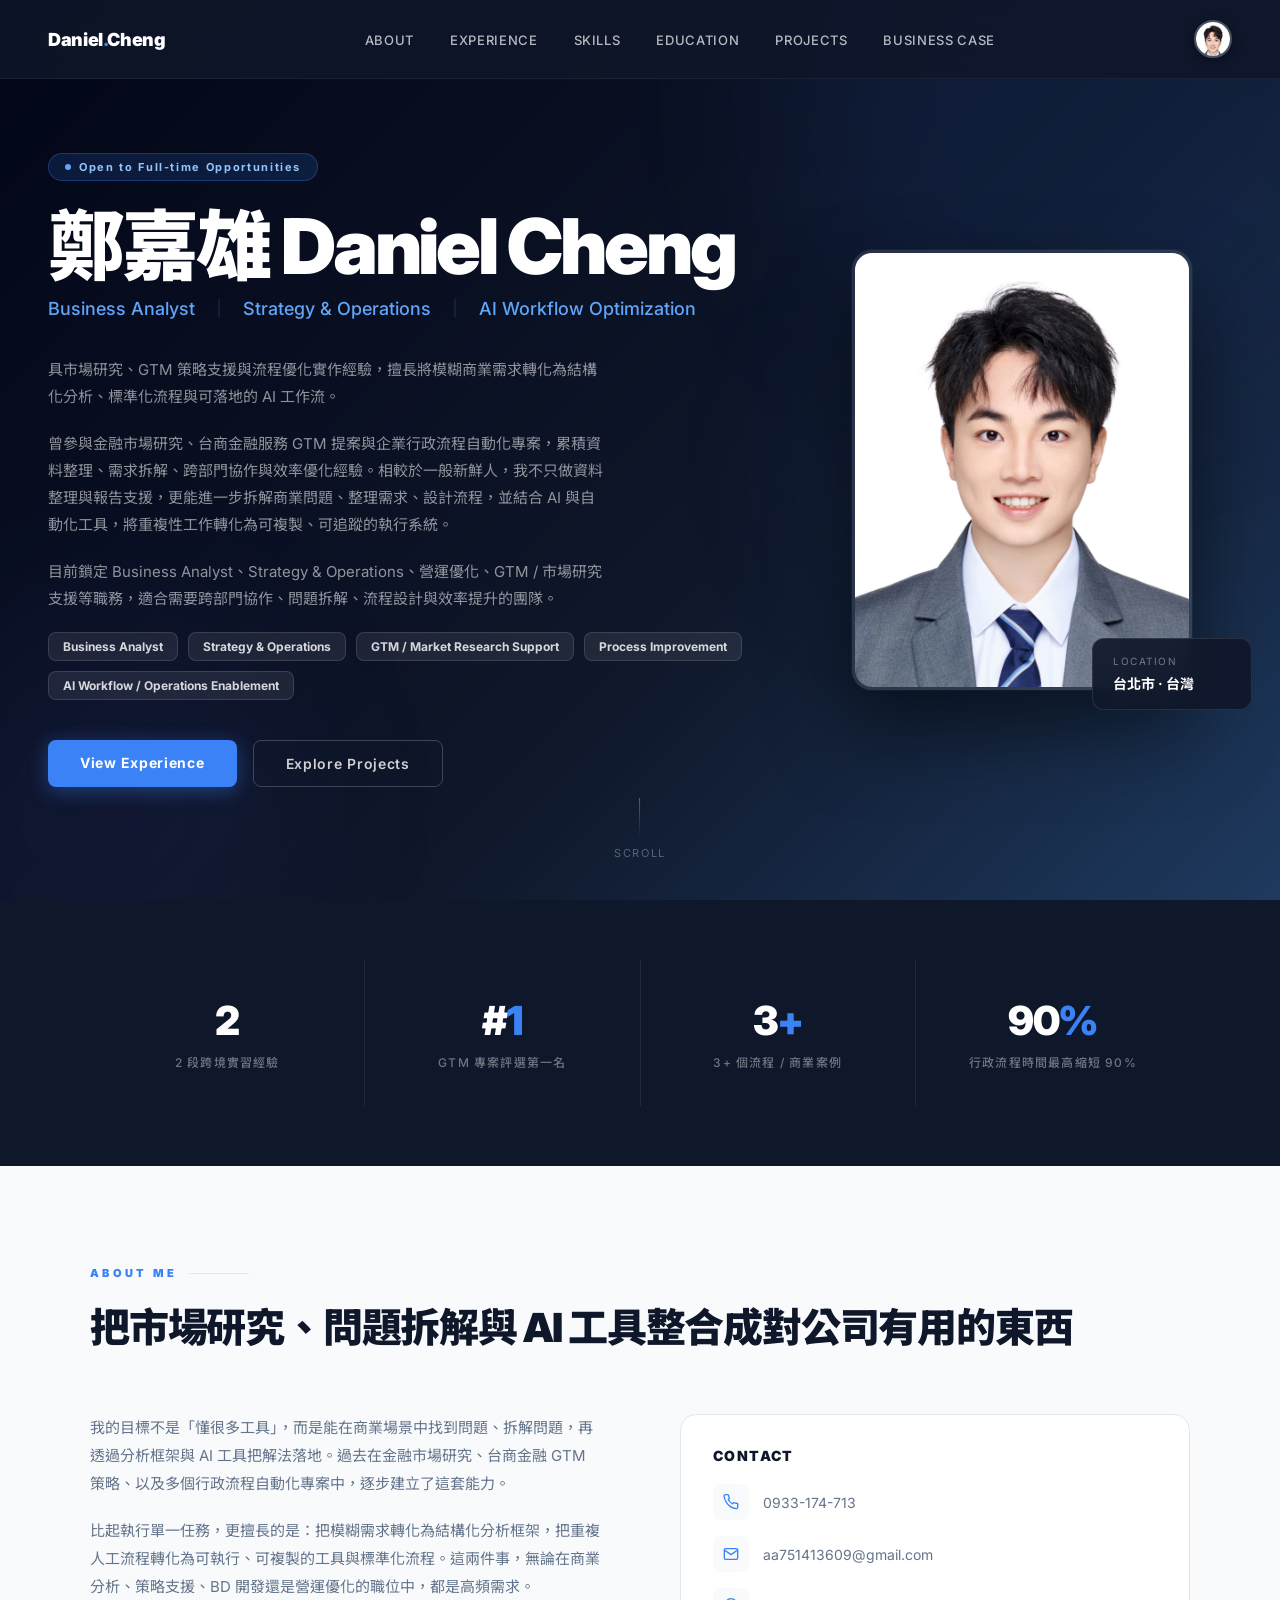
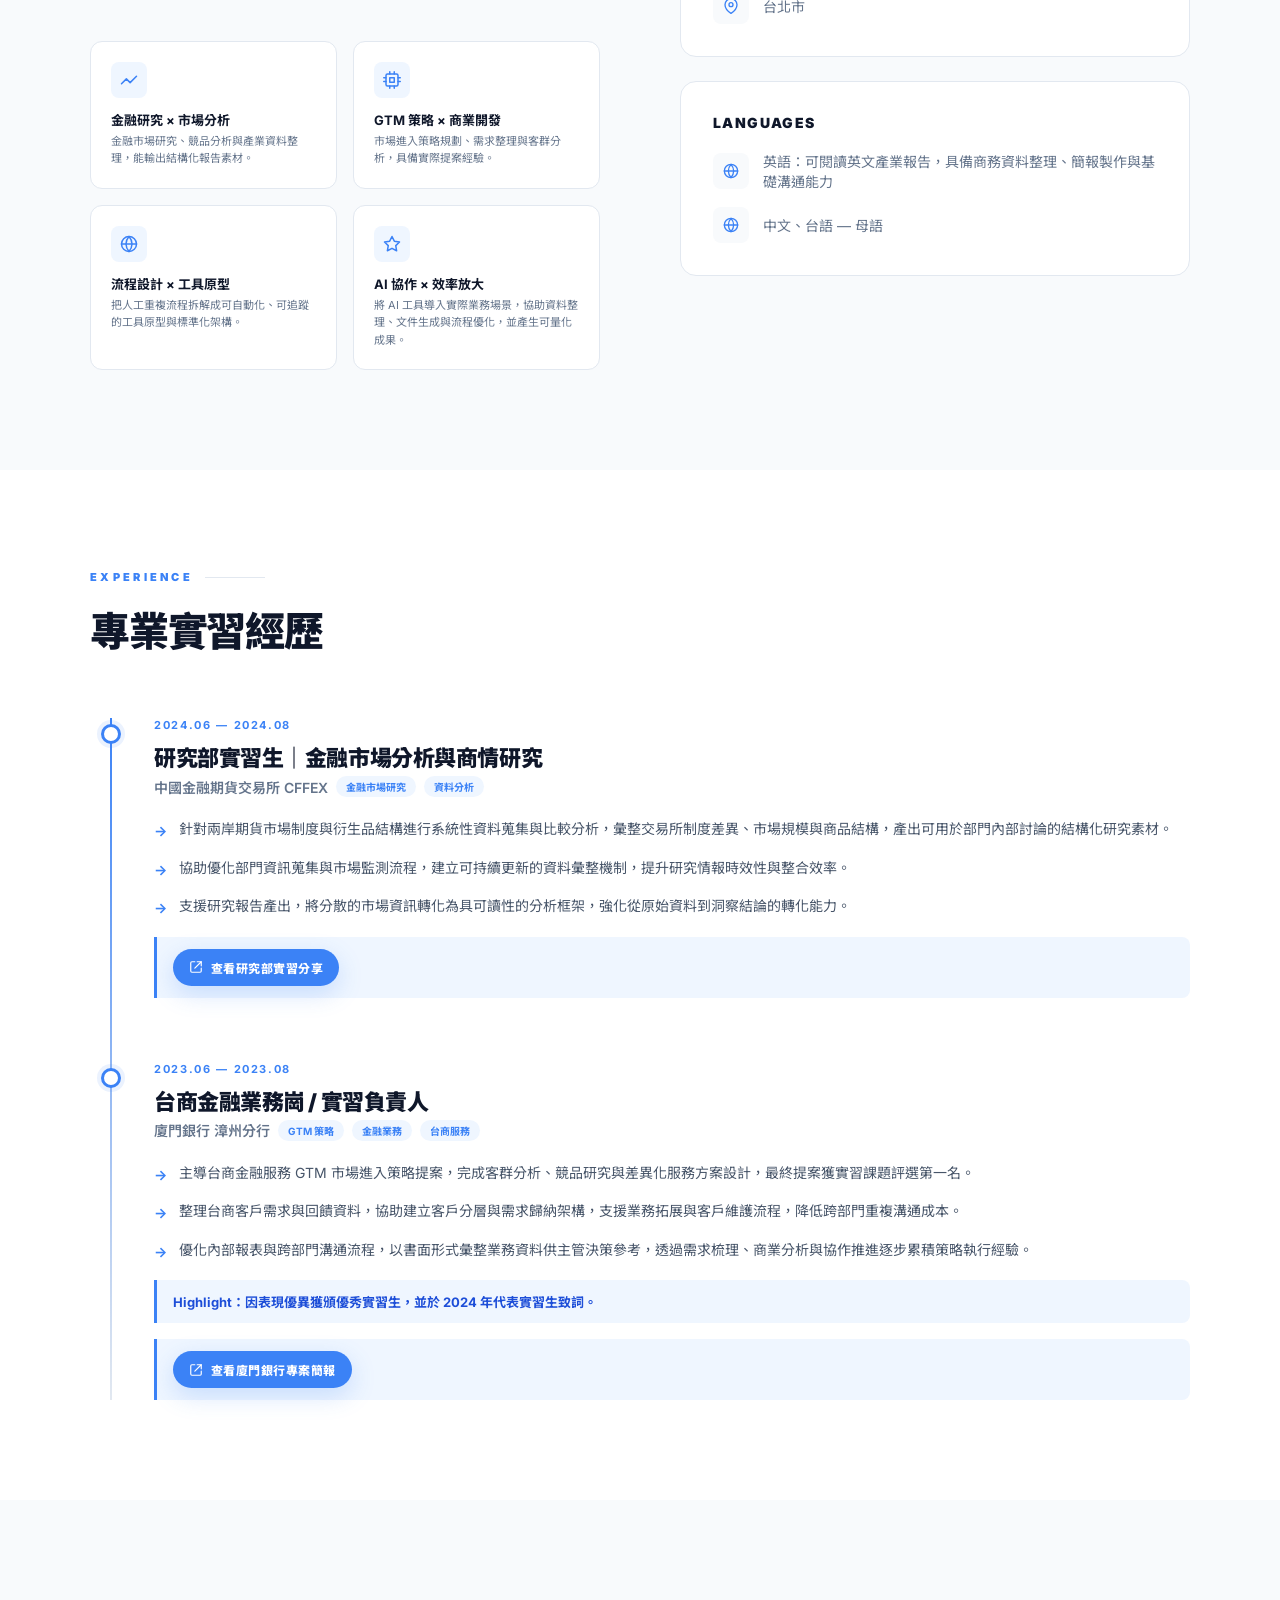
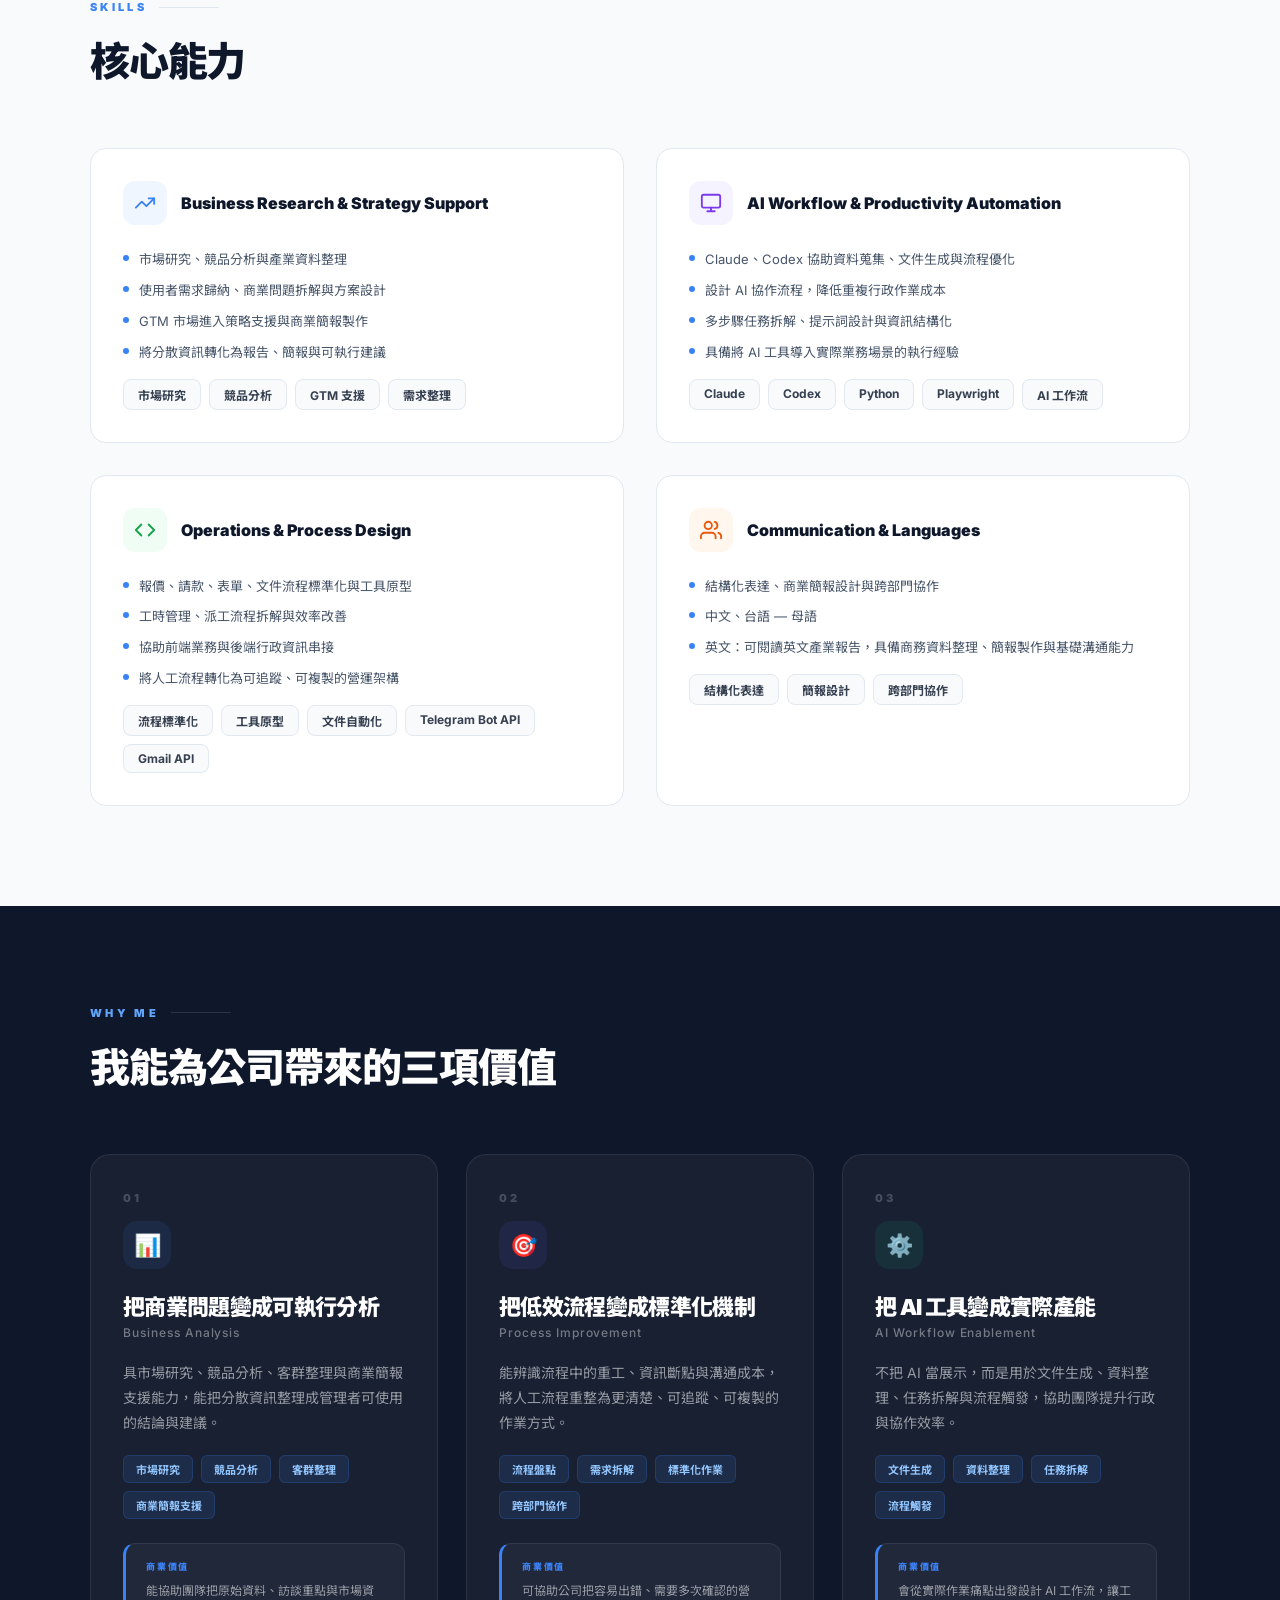
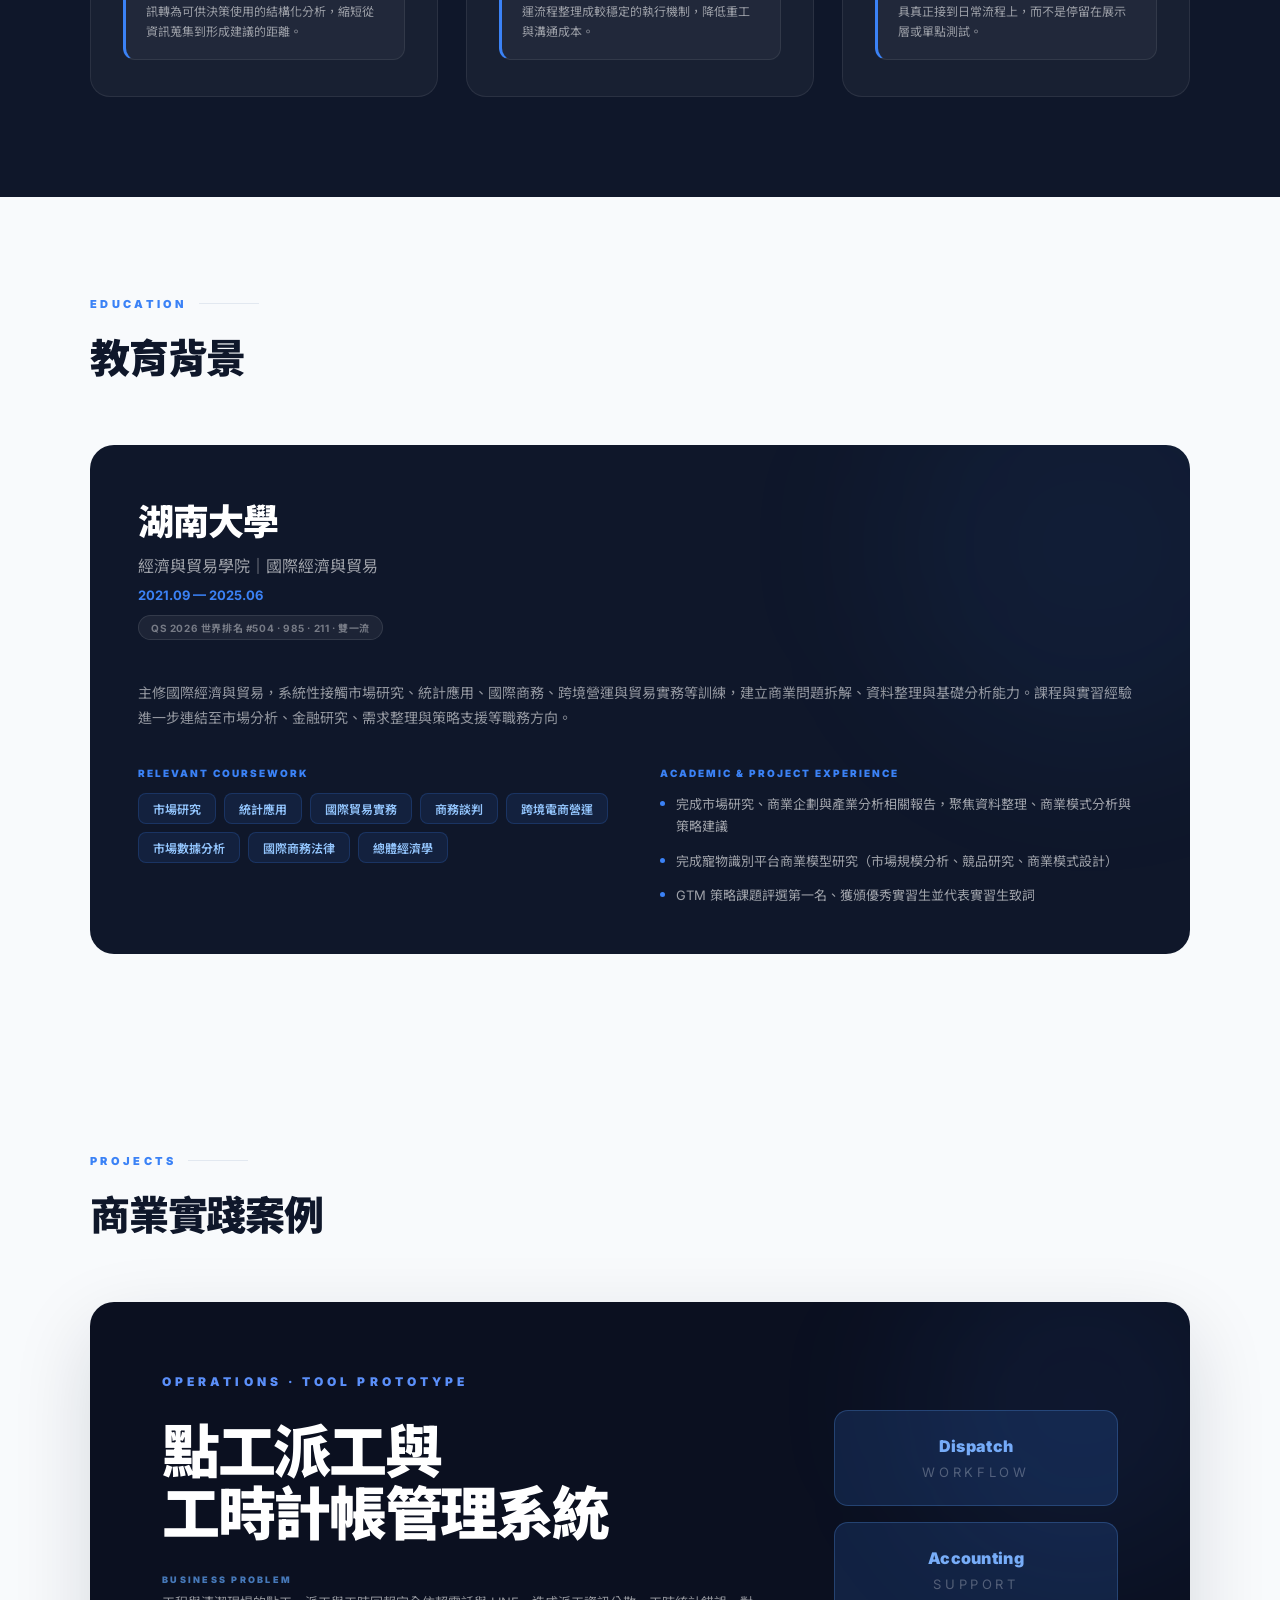
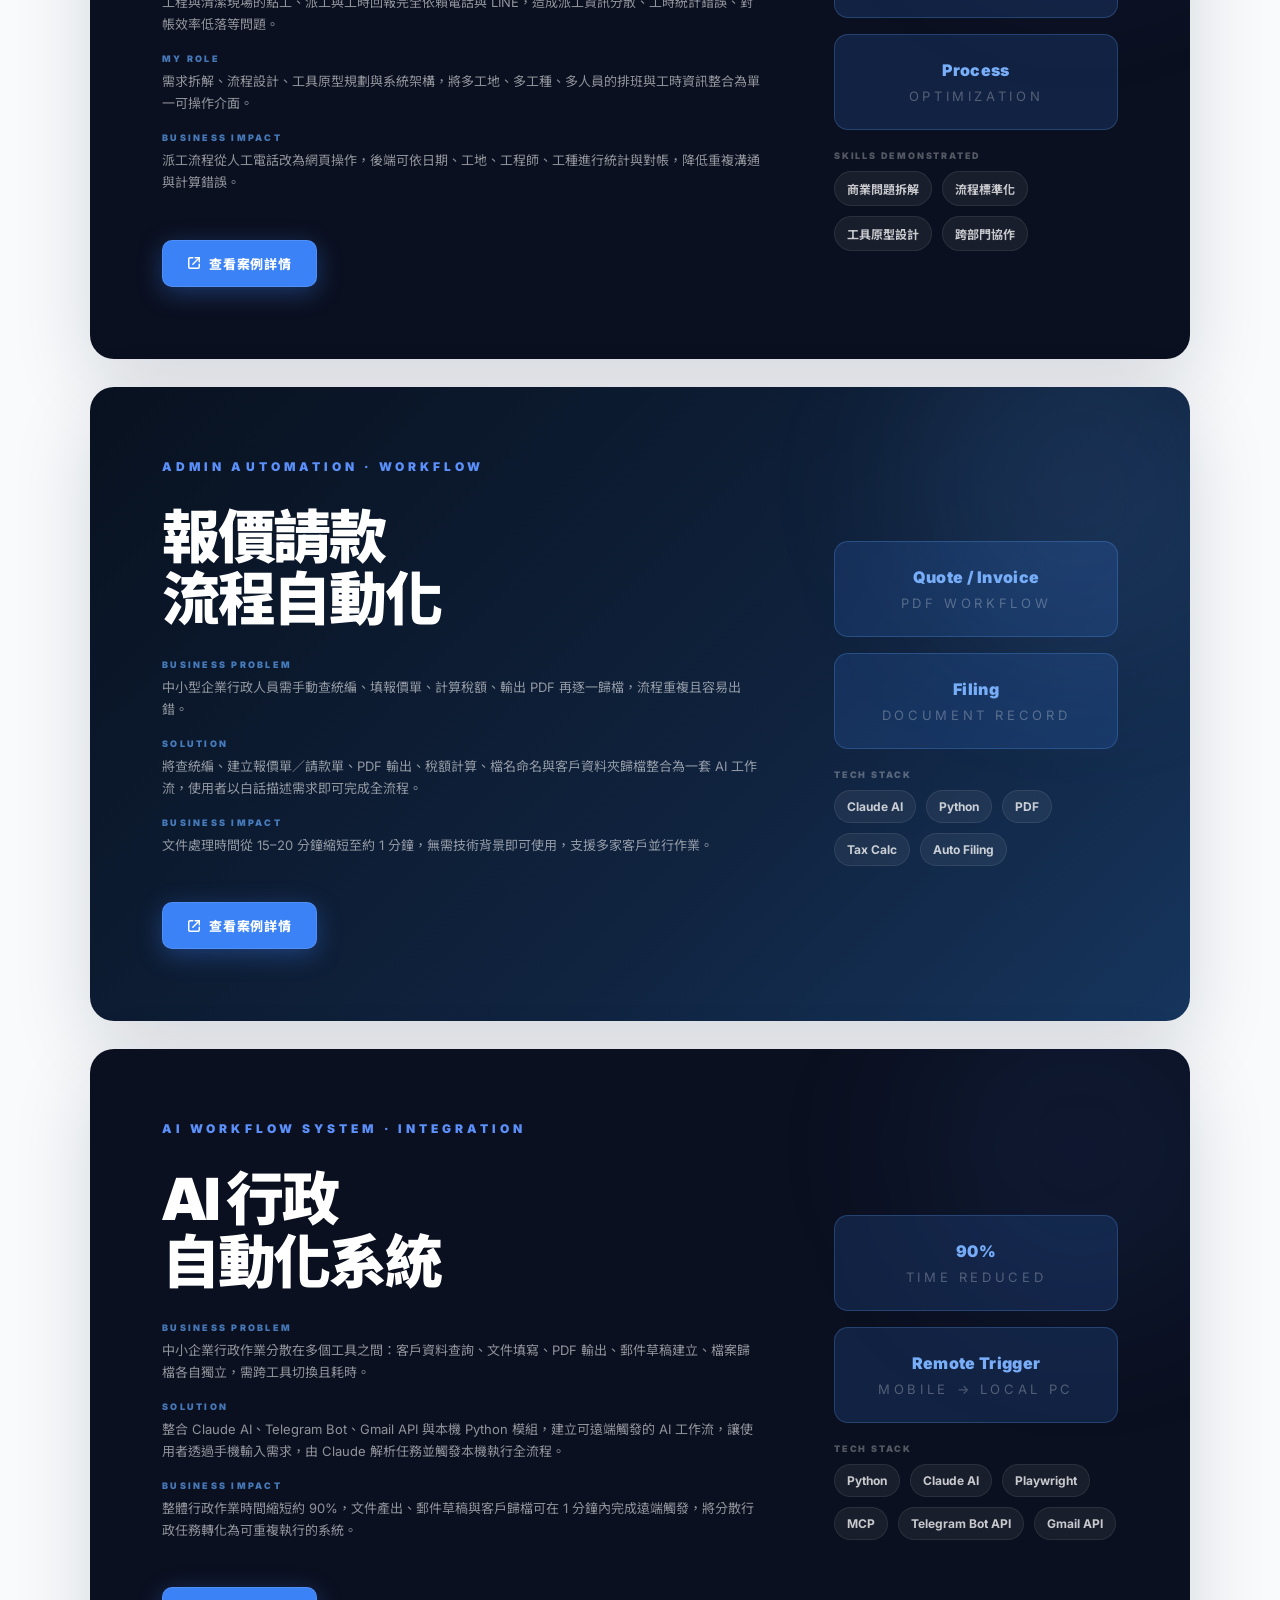
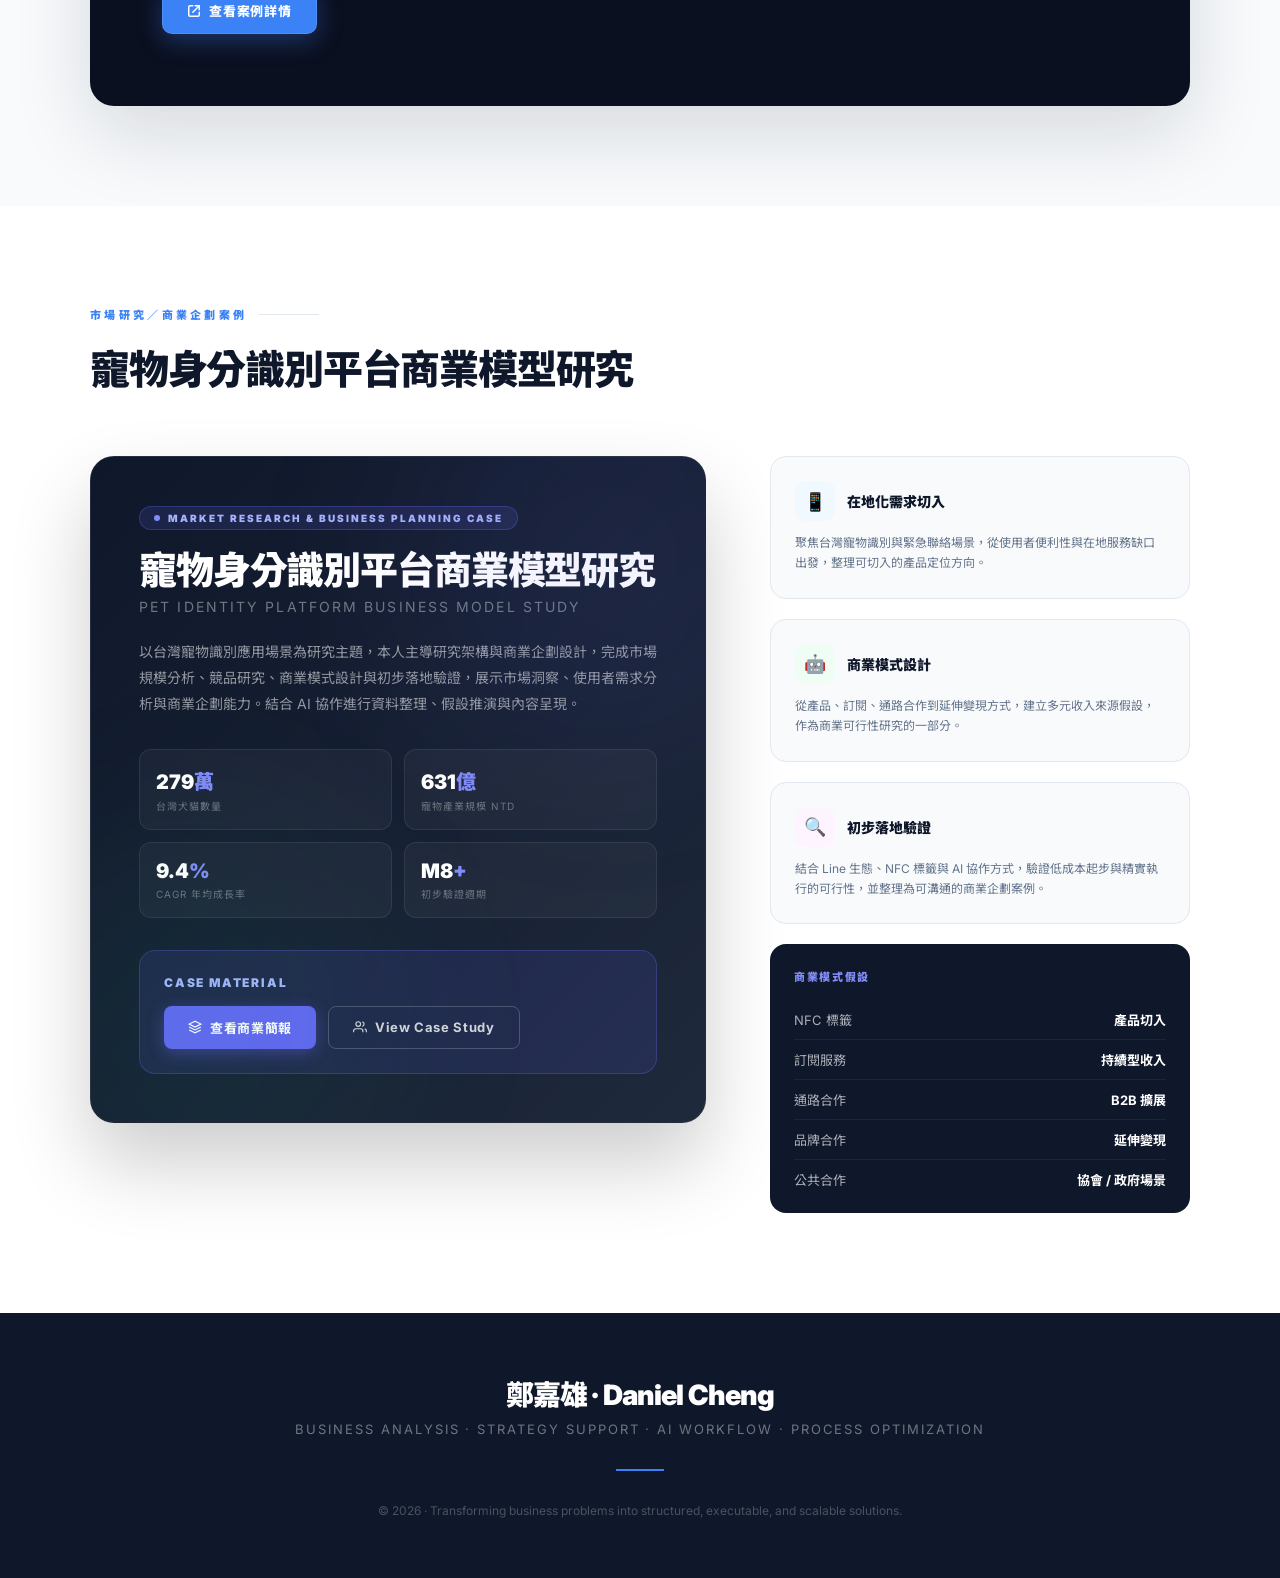
==== index.html @ fd8846cd "Initial commit: portfolio static site Co-Authored-By: Claude Sonnet 4.6 <noreply@anthropic.com>" ====
<!DOCTYPE html>
<html lang="zh-TW">
<head>
<meta charset="UTF-8">
<!-- Google tag (gtag.js) -->
<script async src="https://www.googletagmanager.com/gtag/js?id=G-X1RWZDY8KK"></script>
<script>
  window.dataLayer = window.dataLayer || [];
  function gtag(){dataLayer.push(arguments);}
  gtag('js', new Date());
  gtag('config', 'G-X1RWZDY8KK');
</script>
<meta name="viewport" content="width=device-width, initial-scale=1.0">
<title>鄭嘉雄 · Daniel Cheng — Portfolio</title>
<link rel="stylesheet" href="assets/css/main.css">
</head>
<body>

<!-- NAV -->
<nav>
  <div class="nav-logo">Daniel<span>.</span>Cheng</div>
  <ul class="nav-links">
    <li><a href="#about">About</a></li>
    <li><a href="#experience">Experience</a></li>
    <li><a href="#skills">Skills</a></li>
    <li><a href="#education">Education</a></li>
    <li><a href="#project">Projects</a></li>
    <li><a href="#petnfc">Business Case</a></li>
  </ul>
  <div class="nav-avatar"><img id="nav-avatar-img" src="/assets/images/profile-fixed.jpg" alt="Daniel Cheng"></div>
</nav>

<!-- HERO -->
<section id="hero">
  <div class="hero-bg-circle c1"></div>
  <div class="hero-bg-circle c2"></div>
  <div class="hero-bg-circle c3"></div>

  <div class="hero-inner">
    <div class="hero-text">
      <div class="hero-badge">
        <span class="hero-badge-dot"></span>
        Open to Full-time Opportunities
      </div>
      <h1 class="hero-name">鄭嘉雄 Daniel Cheng</h1>
      <p class="hero-title">
        Business Analyst <span class="sep">｜</span> Strategy &amp; Operations <span class="sep">｜</span> AI Workflow Optimization
      </p>
      <p class="hero-desc">具市場研究、GTM 策略支援與流程優化實作經驗，擅長將模糊商業需求轉化為結構化分析、標準化流程與可落地的 AI 工作流。</p>
      <p class="hero-desc">曾參與金融市場研究、台商金融服務 GTM 提案與企業行政流程自動化專案，累積資料整理、需求拆解、跨部門協作與效率優化經驗。相較於一般新鮮人，我不只做資料整理與報告支援，更能進一步拆解商業問題、整理需求、設計流程，並結合 AI 與自動化工具，將重複性工作轉化為可複製、可追蹤的執行系統。</p>
      <p class="hero-desc">目前鎖定 Business Analyst、Strategy &amp; Operations、營運優化、GTM / 市場研究支援等職務，適合需要跨部門協作、問題拆解、流程設計與效率提升的團隊。</p>
      <div class="hero-role-tags">
        <span class="skill-tag">Business Analyst</span>
        <span class="skill-tag">Strategy &amp; Operations</span>
        <span class="skill-tag">GTM / Market Research Support</span>
        <span class="skill-tag">Process Improvement</span>
        <span class="skill-tag">AI Workflow / Operations Enablement</span>
      </div>
      <div class="hero-cta">
        <a href="#experience" class="btn-primary">View Experience</a>
        <a href="#project" class="btn-ghost">Explore Projects</a>
      </div>
    </div>
    <div class="hero-photo">
      <div class="hero-photo-wrap">
        <img src="/assets/images/profile-fixed.jpg" alt="鄭嘉雄" loading="eager">
      </div>
      <div class="hero-photo-card">
        <div class="hero-photo-card-title">Location</div>
        <div class="hero-photo-card-val">台北市 · 台灣</div>
      </div>
    </div>
  </div>
  <div class="hero-scroll">Scroll</div>
</section>

<!-- STATS -->
<div id="stats">
  <div class="stats-grid">
    <div class="stat-item">
      <div class="stat-num">2</div>
      <div class="stat-label">2 段跨境實習經驗</div>
    </div>
    <div class="stat-item">
      <div class="stat-num">#<span>1</span></div>
      <div class="stat-label">GTM 專案評選第一名</div>
    </div>
    <div class="stat-item">
      <div class="stat-num">3<span>+</span></div>
      <div class="stat-label">3+ 個流程 / 商業案例</div>
    </div>
    <div class="stat-item">
      <div class="stat-num">90<span>%</span></div>
      <div class="stat-label">行政流程時間最高縮短 90%</div>
    </div>
  </div>
</div>

<!-- ABOUT -->
<section id="about">
  <div class="container">
    <div class="section-label">About Me</div>
    <h2 class="section-title">把市場研究、問題拆解與 AI 工具整合成對公司有用的東西</h2>
    <div class="about-grid">
      <div class="about-text fade-up">
        <p>我的目標不是「懂很多工具」，而是能在商業場景中找到問題、拆解問題，再透過分析框架與 AI 工具把解法落地。過去在金融市場研究、台商金融 GTM 策略、以及多個行政流程自動化專案中，逐步建立了這套能力。</p>
        <p>比起執行單一任務，更擅長的是：把模糊需求轉化為結構化分析框架，把重複人工流程轉化為可執行、可複製的工具與標準化流程。這兩件事，無論在商業分析、策略支援、BD 開發還是營運優化的職位中，都是高頻需求。</p>
        <div class="about-values">
          <div class="value-item">
            <div class="value-icon"><svg viewBox="0 0 24 24"><polyline points="22 7 13.5 15.5 8.5 10.5 2 17"/></svg></div>
            <div class="value-title">金融研究 × 市場分析</div>
            <div class="value-desc">金融市場研究、競品分析與產業資料整理，能輸出結構化報告素材。</div>
          </div>
          <div class="value-item">
            <div class="value-icon"><svg viewBox="0 0 24 24"><rect x="4" y="4" width="16" height="16" rx="2"/><rect x="9" y="9" width="6" height="6"/><line x1="9" y1="1" x2="9" y2="4"/><line x1="15" y1="1" x2="15" y2="4"/><line x1="9" y1="20" x2="9" y2="23"/><line x1="15" y1="20" x2="15" y2="23"/><line x1="20" y1="9" x2="23" y2="9"/><line x1="20" y1="14" x2="23" y2="14"/><line x1="1" y1="9" x2="4" y2="9"/><line x1="1" y1="14" x2="4" y2="14"/></svg></div>
            <div class="value-title">GTM 策略 × 商業開發</div>
            <div class="value-desc">市場進入策略規劃、需求整理與客群分析，具備實際提案經驗。</div>
          </div>
          <div class="value-item">
            <div class="value-icon"><svg viewBox="0 0 24 24"><circle cx="12" cy="12" r="10"/><line x1="2" y1="12" x2="22" y2="12"/><path d="M12 2a15.3 15.3 0 0 1 4 10 15.3 15.3 0 0 1-4 10 15.3 15.3 0 0 1-4-10 15.3 15.3 0 0 1 4-10z"/></svg></div>
            <div class="value-title">流程設計 × 工具原型</div>
            <div class="value-desc">把人工重複流程拆解成可自動化、可追蹤的工具原型與標準化架構。</div>
          </div>
          <div class="value-item">
            <div class="value-icon"><svg viewBox="0 0 24 24"><polygon points="12 2 15.09 8.26 22 9.27 17 14.14 18.18 21.02 12 17.77 5.82 21.02 7 14.14 2 9.27 8.91 8.26 12 2"/></svg></div>
            <div class="value-title">AI 協作 × 效率放大</div>
            <div class="value-desc">將 AI 工具導入實際業務場景，協助資料整理、文件生成與流程優化，並產生可量化成果。</div>
          </div>
        </div>
      </div>
      <div class="about-contacts fade-up">
        <div class="contact-card">
          <h3>Contact</h3>
          <div class="contact-row">
            <div class="contact-icon"><svg viewBox="0 0 24 24"><path d="M22 16.92v3a2 2 0 0 1-2.18 2 19.79 19.79 0 0 1-8.63-3.07A19.5 19.5 0 0 1 4.69 12 19.79 19.79 0 0 1 1.61 3.38 2 2 0 0 1 3.6 1h3a2 2 0 0 1 2 1.72c.127.96.361 1.903.7 2.81a2 2 0 0 1-.45 2.11L7.91 8.6a16 16 0 0 0 6 6l.92-.92a2 2 0 0 1 2.11-.45c.907.339 1.85.573 2.81.7A2 2 0 0 1 22 16.92z"/></svg></div>
            0933-174-713
          </div>
          <div class="contact-row">
            <div class="contact-icon"><svg viewBox="0 0 24 24"><path d="M4 4h16c1.1 0 2 .9 2 2v12c0 1.1-.9 2-2 2H4c-1.1 0-2-.9-2-2V6c0-1.1.9-2 2-2z"/><polyline points="22,6 12,13 2,6"/></svg></div>
            aa751413609@gmail.com
          </div>
          <div class="contact-row">
            <div class="contact-icon"><svg viewBox="0 0 24 24"><path d="M21 10c0 7-9 13-9 13s-9-6-9-13a9 9 0 0 1 18 0z"/><circle cx="12" cy="10" r="3"/></svg></div>
            台北市
          </div>
        </div>
        <div class="contact-card">
          <h3>Languages</h3>
          <div class="contact-row"><div class="contact-icon"><svg viewBox="0 0 24 24"><circle cx="12" cy="12" r="10"/><line x1="2" y1="12" x2="22" y2="12"/><path d="M12 2a15.3 15.3 0 0 1 4 10 15.3 15.3 0 0 1-4 10 15.3 15.3 0 0 1-4-10 15.3 15.3 0 0 1 4-10z"/></svg></div>英語：可閱讀英文產業報告，具備商務資料整理、簡報製作與基礎溝通能力</div>
          <div class="contact-row"><div class="contact-icon"><svg viewBox="0 0 24 24"><circle cx="12" cy="12" r="10"/><line x1="2" y1="12" x2="22" y2="12"/><path d="M12 2a15.3 15.3 0 0 1 4 10 15.3 15.3 0 0 1-4 10 15.3 15.3 0 0 1-4-10 15.3 15.3 0 0 1 4-10z"/></svg></div>中文、台語 — 母語</div>
        </div>
      </div>
    </div>
  </div>
</section>

<!-- EXPERIENCE -->
<section id="experience">
  <div class="container">
    <div class="section-label">Experience</div>
    <h2 class="section-title">專業實習經歷</h2>
    <div class="exp-timeline">

      <div class="exp-item fade-up">
        <div class="exp-dot"></div>
        <div class="exp-period">2024.06 — 2024.08</div>
        <div class="exp-role">研究部實習生｜金融市場分析與商情研究</div>
        <div class="exp-company">中國金融期貨交易所 CFFEX <span class="exp-tag">金融市場研究</span> <span class="exp-tag">資料分析</span></div>
        <ul class="exp-points">
          <li><span class="exp-bullet">→</span><span>針對兩岸期貨市場制度與衍生品結構進行系統性資料蒐集與比較分析，彙整交易所制度差異、市場規模與商品結構，產出可用於部門內部討論的結構化研究素材。</span></li>
          <li><span class="exp-bullet">→</span><span>協助優化部門資訊蒐集與市場監測流程，建立可持續更新的資料彙整機制，提升研究情報時效性與整合效率。</span></li>
          <li><span class="exp-bullet">→</span><span>支援研究報告產出，將分散的市場資訊轉化為具可讀性的分析框架，強化從原始資料到洞察結論的轉化能力。</span></li>
        </ul>
        <div class="exp-award"><a href="cffex-share.html" target="_blank" rel="noopener" class="exp-link-btn"><svg viewBox="0 0 24 24"><path d="M14 3h7v7"/><path d="M10 14L21 3"/><path d="M21 14v5a2 2 0 0 1-2 2H5a2 2 0 0 1-2-2V5a2 2 0 0 1 2-2h5"/></svg>查看研究部實習分享</a></div>
      </div>

      <div class="exp-item fade-up">
        <div class="exp-dot"></div>
        <div class="exp-period">2023.06 — 2023.08</div>
        <div class="exp-role">台商金融業務崗 / 實習負責人</div>
        <div class="exp-company">廈門銀行 漳州分行 <span class="exp-tag">GTM 策略</span> <span class="exp-tag">金融業務</span> <span class="exp-tag">台商服務</span></div>
        <ul class="exp-points">
          <li><span class="exp-bullet">→</span><span>主導台商金融服務 GTM 市場進入策略提案，完成客群分析、競品研究與差異化服務方案設計，最終提案獲實習課題評選第一名。</span></li>
          <li><span class="exp-bullet">→</span><span>整理台商客戶需求與回饋資料，協助建立客戶分層與需求歸納架構，支援業務拓展與客戶維護流程，降低跨部門重複溝通成本。</span></li>
          <li><span class="exp-bullet">→</span><span>優化內部報表與跨部門溝通流程，以書面形式彙整業務資料供主管決策參考，透過需求梳理、商業分析與協作推進逐步累積策略執行經驗。</span></li>
        </ul>
        <div class="exp-award">Highlight：因表現優異獲頒優秀實習生，並於 2024 年代表實習生致詞。</div>
        <div class="exp-award"><a href="xiamen-bank-slides.html" target="_blank" rel="noopener" class="exp-link-btn"><svg viewBox="0 0 24 24"><path d="M14 3h7v7"/><path d="M10 14L21 3"/><path d="M21 14v5a2 2 0 0 1-2 2H5a2 2 0 0 1-2-2V5a2 2 0 0 1 2-2h5"/></svg>查看廈門銀行專案簡報</a></div>
      </div>

    </div>
  </div>
</section>

<!-- SKILLS -->
<section id="skills">
  <div class="container">
    <div class="section-label">Skills</div>
    <h2 class="section-title">核心能力</h2>
    <div class="skills-grid">

      <div class="skill-card fade-up">
        <div class="skill-card-header">
          <div class="skill-card-icon icon-blue"><svg viewBox="0 0 24 24"><polyline points="22 7 13.5 15.5 8.5 10.5 2 17"/><polyline points="16 7 22 7 22 13"/></svg></div>
          <div class="skill-card-title">Business Research &amp; Strategy Support</div>
        </div>
        <div class="skill-points">
          <div class="skill-point"><span class="skill-point-dot"></span>市場研究、競品分析與產業資料整理</div>
          <div class="skill-point"><span class="skill-point-dot"></span>使用者需求歸納、商業問題拆解與方案設計</div>
          <div class="skill-point"><span class="skill-point-dot"></span>GTM 市場進入策略支援與商業簡報製作</div>
          <div class="skill-point"><span class="skill-point-dot"></span>將分散資訊轉化為報告、簡報與可執行建議</div>
        </div>
        <div class="skill-tags" style="margin-top:16px">
          <span class="skill-tag">市場研究</span><span class="skill-tag">競品分析</span><span class="skill-tag">GTM 支援</span><span class="skill-tag">需求整理</span>
        </div>
      </div>

      <div class="skill-card fade-up">
        <div class="skill-card-header">
          <div class="skill-card-icon icon-purple"><svg viewBox="0 0 24 24"><rect x="2" y="3" width="20" height="14" rx="2"/><path d="M8 21h8M12 17v4"/></svg></div>
          <div class="skill-card-title">AI Workflow &amp; Productivity Automation</div>
        </div>
        <div class="skill-points">
          <div class="skill-point"><span class="skill-point-dot"></span>Claude、Codex 協助資料蒐集、文件生成與流程優化</div>
          <div class="skill-point"><span class="skill-point-dot"></span>設計 AI 協作流程，降低重複行政作業成本</div>
          <div class="skill-point"><span class="skill-point-dot"></span>多步驟任務拆解、提示詞設計與資訊結構化</div>
          <div class="skill-point"><span class="skill-point-dot"></span>具備將 AI 工具導入實際業務場景的執行經驗</div>
        </div>
        <div class="skill-tags" style="margin-top:16px">
          <span class="skill-tag">Claude</span><span class="skill-tag">Codex</span><span class="skill-tag">Python</span><span class="skill-tag">Playwright</span><span class="skill-tag">AI 工作流</span>
        </div>
      </div>

      <div class="skill-card fade-up">
        <div class="skill-card-header">
          <div class="skill-card-icon icon-green"><svg viewBox="0 0 24 24"><polyline points="16 18 22 12 16 6"/><polyline points="8 6 2 12 8 18"/></svg></div>
          <div class="skill-card-title">Operations &amp; Process Design</div>
        </div>
        <div class="skill-points">
          <div class="skill-point"><span class="skill-point-dot"></span>報價、請款、表單、文件流程標準化與工具原型</div>
          <div class="skill-point"><span class="skill-point-dot"></span>工時管理、派工流程拆解與效率改善</div>
          <div class="skill-point"><span class="skill-point-dot"></span>協助前端業務與後端行政資訊串接</div>
          <div class="skill-point"><span class="skill-point-dot"></span>將人工流程轉化為可追蹤、可複製的營運架構</div>
        </div>
        <div class="skill-tags" style="margin-top:16px">
          <span class="skill-tag">流程標準化</span><span class="skill-tag">工具原型</span><span class="skill-tag">文件自動化</span><span class="skill-tag">Telegram Bot API</span><span class="skill-tag">Gmail API</span>
        </div>
      </div>

      <div class="skill-card fade-up">
        <div class="skill-card-header">
          <div class="skill-card-icon icon-orange"><svg viewBox="0 0 24 24"><path d="M17 21v-2a4 4 0 0 0-4-4H5a4 4 0 0 0-4 4v2"/><circle cx="9" cy="7" r="4"/><path d="M23 21v-2a4 4 0 0 0-3-3.87M16 3.13a4 4 0 0 1 0 7.75"/></svg></div>
          <div class="skill-card-title">Communication &amp; Languages</div>
        </div>
        <div class="skill-points">
          <div class="skill-point"><span class="skill-point-dot"></span>結構化表達、商業簡報設計與跨部門協作</div>
          <div class="skill-point"><span class="skill-point-dot"></span>中文、台語 — 母語</div>
          <div class="skill-point"><span class="skill-point-dot"></span>英文：可閱讀英文產業報告，具備商務資料整理、簡報製作與基礎溝通能力</div>
        </div>
        <div class="skill-tags" style="margin-top:16px">
          <span class="skill-tag">結構化表達</span><span class="skill-tag">簡報設計</span><span class="skill-tag">跨部門協作</span>
        </div>
      </div>

    </div>
  </div>
</section>

<!-- VALUE PILLARS -->
<section id="value-pillars">
  <div class="container">
    <div class="section-label">Why Me</div>
    <h2 class="section-title">我能為公司帶來的三項價值</h2>
    <div class="pillars-grid">

      <div class="pillar-card fade-up">
        <div class="pillar-num">01</div>
        <div class="pillar-icon-wrap" style="background:rgba(59,130,246,.1)">📊</div>
        <div class="pillar-title">把商業問題變成可執行分析</div>
        <div class="pillar-sub">Business Analysis</div>
        <div class="pillar-desc">具市場研究、競品分析、客群整理與商業簡報支援能力，能把分散資訊整理成管理者可使用的結論與建議。</div>
        <div class="pillar-capabilities">
          <span>市場研究</span>
          <span>競品分析</span>
          <span>客群整理</span>
          <span>商業簡報支援</span>
        </div>
        <div class="pillar-impact">
          <div class="pillar-impact-label">商業價值</div>
          <div class="pillar-impact-text">能協助團隊把原始資料、訪談重點與市場資訊轉為可供決策使用的結構化分析，縮短從資訊蒐集到形成建議的距離。</div>
        </div>
      </div>

      <div class="pillar-card fade-up">
        <div class="pillar-num">02</div>
        <div class="pillar-icon-wrap" style="background:rgba(99,102,241,.1)">🎯</div>
        <div class="pillar-title">把低效流程變成標準化機制</div>
        <div class="pillar-sub">Process Improvement</div>
        <div class="pillar-desc">能辨識流程中的重工、資訊斷點與溝通成本，將人工流程重整為更清楚、可追蹤、可複製的作業方式。</div>
        <div class="pillar-capabilities">
          <span>流程盤點</span>
          <span>需求拆解</span>
          <span>標準化作業</span>
          <span>跨部門協作</span>
        </div>
        <div class="pillar-impact">
          <div class="pillar-impact-label">商業價值</div>
          <div class="pillar-impact-text">可協助公司把容易出錯、需要多次確認的營運流程整理成較穩定的執行機制，降低重工與溝通成本。</div>
        </div>
      </div>

      <div class="pillar-card fade-up">
        <div class="pillar-num">03</div>
        <div class="pillar-icon-wrap" style="background:rgba(16,185,129,.1)">⚙️</div>
        <div class="pillar-title">把 AI 工具變成實際產能</div>
        <div class="pillar-sub">AI Workflow Enablement</div>
        <div class="pillar-desc">不把 AI 當展示，而是用於文件生成、資料整理、任務拆解與流程觸發，協助團隊提升行政與協作效率。</div>
        <div class="pillar-capabilities">
          <span>文件生成</span>
          <span>資料整理</span>
          <span>任務拆解</span>
          <span>流程觸發</span>
        </div>
        <div class="pillar-impact">
          <div class="pillar-impact-label">商業價值</div>
          <div class="pillar-impact-text">會從實際作業痛點出發設計 AI 工作流，讓工具真正接到日常流程上，而不是停留在展示層或單點測試。</div>
        </div>
      </div>

    </div>
  </div>
</section>

<!-- EDUCATION -->
<section id="education">
  <div class="container">
    <div class="section-label">Education</div>
    <h2 class="section-title">教育背景</h2>
    <div class="edu-card fade-up">
      <div class="edu-glow"></div>
      <div class="edu-main-info">
        <div class="edu-school-block">
          <div class="edu-school">湖南大學</div>
          <div class="edu-dept">經濟與貿易學院｜國際經濟與貿易</div>
          <div class="edu-period">2021.09 — 2025.06</div>
          <span class="edu-badge">QS 2026 世界排名 #504 · 985 · 211 · 雙一流</span>
        </div>
        <div class="edu-notes">
          主修國際經濟與貿易，系統性接觸市場研究、統計應用、國際商務、跨境營運與貿易實務等訓練，建立商業問題拆解、資料整理與基礎分析能力。課程與實習經驗進一步連結至市場分析、金融研究、需求整理與策略支援等職務方向。
        </div>
        <div class="edu-sections-grid">
          <div>
            <div class="edu-section-label">Relevant Coursework</div>
            <div class="edu-course-tags">
              <span class="edu-course-tag">市場研究</span>
              <span class="edu-course-tag">統計應用</span>
              <span class="edu-course-tag">國際貿易實務</span>
              <span class="edu-course-tag">商務談判</span>
              <span class="edu-course-tag">跨境電商營運</span>
              <span class="edu-course-tag">市場數據分析</span>
              <span class="edu-course-tag">國際商務法律</span>
              <span class="edu-course-tag">總體經濟學</span>
            </div>
          </div>
          <div>
            <div class="edu-section-label">Academic &amp; Project Experience</div>
            <ul class="edu-exp-list">
              <li>完成市場研究、商業企劃與產業分析相關報告，聚焦資料整理、商業模式分析與策略建議</li>
              <li>完成寵物識別平台商業模型研究（市場規模分析、競品研究、商業模式設計）</li>
              <li>GTM 策略課題評選第一名、獲頒優秀實習生並代表實習生致詞</li>
            </ul>
          </div>
        </div>
      </div>
    </div>
  </div>
</section>

<!-- PROJECT -->
<section id="project">
  <div class="container">
    <div class="section-label">Projects</div>
    <h2 class="section-title">商業實踐案例</h2>
    <div class="project-showcase">

      <div class="project-card fade-up">
        <div class="proj-glow"></div>
        <div>
          <div class="proj-label">Operations · Tool Prototype</div>
          <div class="proj-title">點工派工與<br>工時計帳管理系統</div>
          <div class="proj-case-section">
            <div class="proj-case-label">Business Problem</div>
            <div class="proj-case-text">工程與清潔現場的點工、派工與工時回報完全依賴電話與 LINE，造成派工資訊分散、工時統計錯誤、對帳效率低落等問題。</div>
          </div>
          <div class="proj-case-section">
            <div class="proj-case-label">My Role</div>
            <div class="proj-case-text">需求拆解、流程設計、工具原型規劃與系統架構，將多工地、多工種、多人員的排班與工時資訊整合為單一可操作介面。</div>
          </div>
          <div class="proj-case-section">
            <div class="proj-case-label">Business Impact</div>
            <div class="proj-case-text">派工流程從人工電話改為網頁操作，後端可依日期、工地、工程師、工種進行統計與對帳，降低重複溝通與計算錯誤。</div>
          </div>
          <a href="dispatch-workforce-case.html" class="proj-cta-btn" target="_blank" rel="noopener">
            <svg viewBox="0 0 24 24"><path d="M14 3h7v7"/><path d="M10 14L21 3"/><path d="M21 14v5a2 2 0 0 1-2 2H5a2 2 0 0 1-2-2V5a2 2 0 0 1 2-2h5"/></svg>
            查看案例詳情
          </a>
        </div>
        <div>
          <div class="proj-badge" style="margin-bottom:16px">
            <div class="proj-badge-val">Dispatch</div>
            <div class="proj-badge-label">Workflow</div>
          </div>
          <div class="proj-badge" style="margin-bottom:16px">
            <div class="proj-badge-val">Accounting</div>
            <div class="proj-badge-label">Support</div>
          </div>
          <div class="proj-badge">
            <div class="proj-badge-val">Process</div>
            <div class="proj-badge-label">Optimization</div>
          </div>
          <div class="proj-skills-label">Skills Demonstrated</div>
          <div class="proj-tech-stack">
            <span>商業問題拆解</span><span>流程標準化</span><span>工具原型設計</span><span>跨部門協作</span>
          </div>
        </div>
      </div>

      <div class="project-card project-card-alt fade-up">
        <div class="proj-glow alt"></div>
        <div>
          <div class="proj-label">Admin Automation · Workflow</div>
          <div class="proj-title">報價請款<br>流程自動化</div>
          <div class="proj-case-section">
            <div class="proj-case-label">Business Problem</div>
            <div class="proj-case-text">中小型企業行政人員需手動查統編、填報價單、計算稅額、輸出 PDF 再逐一歸檔，流程重複且容易出錯。</div>
          </div>
          <div class="proj-case-section">
            <div class="proj-case-label">Solution</div>
            <div class="proj-case-text">將查統編、建立報價單／請款單、PDF 輸出、稅額計算、檔名命名與客戶資料夾歸檔整合為一套 AI 工作流，使用者以白話描述需求即可完成全流程。</div>
          </div>
          <div class="proj-case-section">
            <div class="proj-case-label">Business Impact</div>
            <div class="proj-case-text">文件處理時間從 15–20 分鐘縮短至約 1 分鐘，無需技術背景即可使用，支援多家客戶並行作業。</div>
          </div>
          <a href="quote-invoice-slides.html" class="proj-cta-btn" target="_blank" rel="noopener">
            <svg viewBox="0 0 24 24"><path d="M14 3h7v7"/><path d="M10 14L21 3"/><path d="M21 14v5a2 2 0 0 1-2 2H5a2 2 0 0 1-2-2V5a2 2 0 0 1 2-2h5"/></svg>
            查看案例詳情
          </a>
        </div>
        <div>
          <div class="proj-badge" style="margin-bottom:16px">
            <div class="proj-badge-val">Quote / Invoice</div>
            <div class="proj-badge-label">PDF Workflow</div>
          </div>
          <div class="proj-badge" style="margin-bottom:16px">
            <div class="proj-badge-val">Filing</div>
            <div class="proj-badge-label">Document Record</div>
          </div>
          <div class="proj-skills-label">Tech Stack</div>
          <div class="proj-tech-stack">
            <span>Claude AI</span><span>Python</span><span>PDF</span><span>Tax Calc</span><span>Auto Filing</span>
          </div>
        </div>
      </div>

      <div class="project-card fade-up">
        <div class="proj-glow"></div>
        <div>
          <div class="proj-label">AI Workflow System · Integration</div>
          <div class="proj-title">AI 行政<br>自動化系統</div>
          <div class="proj-case-section">
            <div class="proj-case-label">Business Problem</div>
            <div class="proj-case-text">中小企業行政作業分散在多個工具之間：客戶資料查詢、文件填寫、PDF 輸出、郵件草稿建立、檔案歸檔各自獨立，需跨工具切換且耗時。</div>
          </div>
          <div class="proj-case-section">
            <div class="proj-case-label">Solution</div>
            <div class="proj-case-text">整合 Claude AI、Telegram Bot、Gmail API 與本機 Python 模組，建立可遠端觸發的 AI 工作流，讓使用者透過手機輸入需求，由 Claude 解析任務並觸發本機執行全流程。</div>
          </div>
          <div class="proj-case-section">
            <div class="proj-case-label">Business Impact</div>
            <div class="proj-case-text">整體行政作業時間縮短約 90%，文件產出、郵件草稿與客戶歸檔可在 1 分鐘內完成遠端觸發，將分散行政任務轉化為可重複執行的系統。</div>
          </div>
          <a href="ai-admin-automation-slides.html" class="proj-cta-btn" target="_blank" rel="noopener">
            <svg viewBox="0 0 24 24"><path d="M14 3h7v7"/><path d="M10 14L21 3"/><path d="M21 14v5a2 2 0 0 1-2 2H5a2 2 0 0 1-2-2V5a2 2 0 0 1 2-2h5"/></svg>
            查看案例詳情
          </a>
        </div>
        <div>
          <div class="proj-badge" style="margin-bottom:16px">
            <div class="proj-badge-val">90%</div>
            <div class="proj-badge-label">Time Reduced</div>
          </div>
          <div class="proj-badge" style="margin-bottom:16px">
            <div class="proj-badge-val">Remote Trigger</div>
            <div class="proj-badge-label">Mobile → Local PC</div>
          </div>
          <div class="proj-skills-label">Tech Stack</div>
          <div class="proj-tech-stack">
            <span>Python</span><span>Claude AI</span><span>Playwright</span><span>MCP</span><span>Telegram Bot API</span><span>Gmail API</span>
          </div>
        </div>
      </div>

    </div>
  </div>
</section>

<!-- MARKET RESEARCH CASE -->
<section id="petnfc">
  <div class="container">
    <div class="section-label">市場研究／商業企劃案例</div>
    <h2 class="section-title">寵物身分識別平台商業模型研究</h2>
    <div class="petnfc-wrapper">

      <div class="petnfc-card fade-up">
        <div class="petnfc-glow g1"></div>
        <div class="petnfc-glow g2"></div>
        <div class="petnfc-tag">
          <span class="petnfc-dot"></span>
          Market Research &amp; Business Planning Case
        </div>
        <div class="petnfc-title">寵物身分識別平台商業模型研究</div>
        <div class="petnfc-subtitle">Pet Identity Platform Business Model Study</div>
        <div class="petnfc-desc">
          以台灣寵物識別應用場景為研究主題，本人主導研究架構與商業企劃設計，完成市場規模分析、競品研究、商業模式設計與初步落地驗證，展示市場洞察、使用者需求分析與商業企劃能力。結合 AI 協作進行資料整理、假設推演與內容呈現。
        </div>
        <div class="petnfc-metrics">
          <div class="petnfc-metric">
            <div class="petnfc-metric-val">279<span>萬</span></div>
            <div class="petnfc-metric-label">台灣犬貓數量</div>
          </div>
          <div class="petnfc-metric">
            <div class="petnfc-metric-val">631<span>億</span></div>
            <div class="petnfc-metric-label">寵物產業規模 NTD</div>
          </div>
          <div class="petnfc-metric">
            <div class="petnfc-metric-val">9.4<span>%</span></div>
            <div class="petnfc-metric-label">CAGR 年均成長率</div>
          </div>
          <div class="petnfc-metric">
            <div class="petnfc-metric-val">M8<span>+</span></div>
            <div class="petnfc-metric-label">初步驗證週期</div>
          </div>
        </div>
        <div class="petnfc-cta-box">
          <div class="petnfc-cta-title">Case Material</div>
          <div class="petnfc-cta-row">
            <a href="petnfc/" target="_blank" rel="noopener" class="btn-petnfc btn-invest">
              <svg width="14" height="14" fill="none" stroke="currentColor" stroke-width="2" viewBox="0 0 24 24"><path d="M12 2L2 7l10 5 10-5-10-5zM2 17l10 5 10-5M2 12l10 5 10-5"/></svg>
              查看商業簡報
            </a>
            <a href="petnfc/" target="_blank" rel="noopener" class="btn-petnfc btn-cofound">
              <svg width="14" height="14" fill="none" stroke="currentColor" stroke-width="2" viewBox="0 0 24 24"><path d="M17 21v-2a4 4 0 0 0-4-4H5a4 4 0 0 0-4 4v2"/><circle cx="9" cy="7" r="4"/><path d="M23 21v-2a4 4 0 0 0-3-3.87M16 3.13a4 4 0 0 1 0 7.75"/></svg>
              View Case Study
            </a>
          </div>
        </div>
      </div>

      <div class="petnfc-side">
        <div class="petnfc-feature fade-up">
          <div class="petnfc-feature-head">
            <div class="petnfc-feature-icon" style="background:#f0f9ff">📱</div>
            <div class="petnfc-feature-title">在地化需求切入</div>
          </div>
          <div class="petnfc-feature-body">聚焦台灣寵物識別與緊急聯絡場景，從使用者便利性與在地服務缺口出發，整理可切入的產品定位方向。</div>
        </div>
        <div class="petnfc-feature fade-up">
          <div class="petnfc-feature-head">
            <div class="petnfc-feature-icon" style="background:#f0fdf4">🤖</div>
            <div class="petnfc-feature-title">商業模式設計</div>
          </div>
          <div class="petnfc-feature-body">從產品、訂閱、通路合作到延伸變現方式，建立多元收入來源假設，作為商業可行性研究的一部分。</div>
        </div>
        <div class="petnfc-feature fade-up">
          <div class="petnfc-feature-head">
            <div class="petnfc-feature-icon" style="background:#fdf4ff">🔍</div>
            <div class="petnfc-feature-title">初步落地驗證</div>
          </div>
          <div class="petnfc-feature-body">結合 Line 生態、NFC 標籤與 AI 協作方式，驗證低成本起步與精實執行的可行性，並整理為可溝通的商業企劃案例。</div>
        </div>
        <div class="petnfc-revenue fade-up">
          <div class="petnfc-revenue-title">商業模式假設</div>
          <div class="petnfc-revenue-item">
            <span class="petnfc-revenue-name">NFC 標籤</span>
            <span class="petnfc-revenue-amt">產品切入</span>
          </div>
          <div class="petnfc-revenue-item">
            <span class="petnfc-revenue-name">訂閱服務</span>
            <span class="petnfc-revenue-amt">持續型收入</span>
          </div>
          <div class="petnfc-revenue-item">
            <span class="petnfc-revenue-name">通路合作</span>
            <span class="petnfc-revenue-amt">B2B 擴展</span>
          </div>
          <div class="petnfc-revenue-item">
            <span class="petnfc-revenue-name">品牌合作</span>
            <span class="petnfc-revenue-amt">延伸變現</span>
          </div>
          <div class="petnfc-revenue-item">
            <span class="petnfc-revenue-name">公共合作</span>
            <span class="petnfc-revenue-amt">協會 / 政府場景</span>
          </div>
        </div>
      </div>
    </div>
  </div>
</section>


<!-- FOOTER -->
<footer>
  <div class="footer-name">鄭嘉雄 · Daniel Cheng</div>
  <div class="footer-title">Business Analysis · Strategy Support · AI Workflow · Process Optimization</div>
  <div class="footer-divider"></div>
  <div class="footer-copy">© 2026 · Transforming business problems into structured, executable, and scalable solutions.</div>
</footer>


<script src="assets/js/main.js"></script>
</body>
</html>
---- assets/css/main.css ----
@import url('https://fonts.googleapis.com/css2?family=Inter:wght@300;400;500;600;700;900&family=Noto+Sans+TC:wght@300;400;500;700;900&display=swap');

:root {
  --blue: #3b82f6;
  --blue-dark: #1d4ed8;
  --navy: #0f172a;
  --slate: #1e293b;
  --muted: #64748b;
  --light: #f8fafc;
  --border: #e2e8f0;
}

*, *::before, *::after { box-sizing: border-box; margin: 0; padding: 0; }
html { scroll-behavior: smooth; }
body {
  font-family: 'Inter', 'Noto Sans TC', sans-serif;
  background: #fff;
  color: var(--navy);
  -webkit-font-smoothing: antialiased;
  overflow-x: hidden;
}

/* ── NAV ── */
nav {
  position: fixed; top: 0; left: 0; right: 0; z-index: 100;
  display: flex; align-items: center; justify-content: space-between;
  padding: 20px 48px;
  background: rgba(15,23,42,.85);
  backdrop-filter: blur(20px);
  border-bottom: 1px solid rgba(255,255,255,.05);
  transition: padding .3s;
}
.nav-logo { font-size: 18px; font-weight: 900; color: #fff; letter-spacing: -.02em; }
.nav-logo span { color: var(--blue); }
.nav-links { display: flex; gap: 36px; list-style: none; }
.nav-links a { color: rgba(255,255,255,.7); text-decoration: none; font-size: 13px; font-weight: 500; letter-spacing: .05em; text-transform: uppercase; transition: color .2s; }
.nav-links a:hover { color: #fff; }

/* ── HERO ── */
#hero {
  min-height: 100vh;
  background: linear-gradient(135deg, #020617 0%, #0f172a 60%, #1e3a5f 100%);
  display: flex; align-items: center;
  padding: 120px 48px 80px;
  position: relative; overflow: hidden;
}
.hero-bg-circle {
  position: absolute; border-radius: 50%; filter: blur(80px); pointer-events: none;
}
.c1 { width: 600px; height: 600px; background: rgba(59,130,246,.08); top: -200px; right: -100px; }
.c2 { width: 400px; height: 400px; background: rgba(99,102,241,.06); bottom: -100px; left: -100px; }
.c3 { width: 200px; height: 200px; background: rgba(59,130,246,.12); top: 40%; right: 20%; }

.hero-inner {
  max-width: 1200px; margin: 0 auto; width: 100%;
  display: grid; grid-template-columns: 1fr 380px; gap: 80px; align-items: center;
}
.hero-text { position: relative; z-index: 1; }
.hero-badge {
  display: inline-flex; align-items: center; gap: 8px;
  padding: 6px 16px; border-radius: 999px;
  background: rgba(59,130,246,.15); border: 1px solid rgba(59,130,246,.3);
  color: #93c5fd; font-size: 11px; font-weight: 700; letter-spacing: .15em;
  margin-bottom: 28px;
}
.hero-badge-dot { width: 6px; height: 6px; background: #60a5fa; border-radius: 50%; animation: blink 2s infinite; }
@keyframes blink { 0%,100%{opacity:1} 50%{opacity:.3} }
.hero-name { font-size: clamp(48px, 6vw, 80px); font-weight: 900; color: #fff; line-height: 1; letter-spacing: -.04em; margin-bottom: 8px; }
.hero-name-en { font-size: clamp(20px, 2.5vw, 28px); font-weight: 300; color: rgba(255,255,255,.4); letter-spacing: .2em; text-transform: uppercase; margin-bottom: 28px; }
.hero-title { font-size: clamp(14px, 1.8vw, 18px); color: #60a5fa; font-weight: 500; margin-bottom: 32px; line-height: 1.7; }
.hero-title .sep { opacity: .3; margin: 0 10px; }
.hero-desc { font-size: 15px; color: rgba(255,255,255,.55); line-height: 1.8; max-width: 560px; margin-bottom: 20px; }
.hero-role-tags { display: flex; flex-wrap: wrap; gap: 10px; max-width: 720px; margin: 8px 0 40px; }
.hero-role-tags .skill-tag {
  background: rgba(255,255,255,.08);
  border-color: rgba(255,255,255,.12);
  color: rgba(255,255,255,.82);
}
.hero-cta { display: flex; gap: 16px; flex-wrap: wrap; }
.btn-primary {
  padding: 14px 32px; border-radius: 8px;
  background: var(--blue); color: #fff; font-size: 14px; font-weight: 700;
  text-decoration: none; letter-spacing: .05em;
  transition: all .3s; box-shadow: 0 4px 20px rgba(59,130,246,.4);
}
.btn-primary:hover { background: #2563eb; transform: translateY(-2px); box-shadow: 0 8px 30px rgba(59,130,246,.5); }
.btn-ghost {
  padding: 14px 32px; border-radius: 8px;
  border: 1px solid rgba(255,255,255,.2); color: rgba(255,255,255,.8);
  font-size: 14px; font-weight: 600; text-decoration: none; letter-spacing: .05em;
  transition: all .3s;
}
.btn-ghost:hover { border-color: rgba(255,255,255,.5); color: #fff; background: rgba(255,255,255,.05); }

.hero-photo { position: relative; z-index: 1; }
.hero-photo-wrap {
  width: 340px; height: 440px; border-radius: 20px; overflow: hidden;
  border: 3px solid rgba(255,255,255,.1);
  box-shadow: 0 40px 80px rgba(0,0,0,.5), 0 0 0 1px rgba(255,255,255,.05);
  position: relative;
}
.hero-photo-wrap img { width: 100%; height: 100%; object-fit: cover; object-position: center top; }
.hero-photo-card {
  position: absolute; bottom: -20px; right: -20px;
  background: rgba(15,23,42,.9); backdrop-filter: blur(20px);
  border: 1px solid rgba(255,255,255,.1); border-radius: 12px;
  padding: 16px 20px; min-width: 160px;
}
.hero-photo-card-title { font-size: 10px; color: rgba(255,255,255,.4); text-transform: uppercase; letter-spacing: .15em; margin-bottom: 6px; }
.hero-photo-card-val { font-size: 14px; font-weight: 700; color: #fff; }
.hero-scroll {
  position: absolute; bottom: 40px; left: 50%; transform: translateX(-50%);
  display: flex; flex-direction: column; align-items: center; gap: 8px;
  color: rgba(255,255,255,.3); font-size: 11px; letter-spacing: .15em; text-transform: uppercase;
  animation: float 2s ease-in-out infinite;
}
@keyframes float { 0%,100%{transform:translateX(-50%) translateY(0)} 50%{transform:translateX(-50%) translateY(8px)} }
.hero-scroll::before { content:''; width: 1px; height: 40px; background: linear-gradient(to bottom, rgba(255,255,255,.3), transparent); }

/* ── SECTIONS ── */
section { padding: 100px 48px; }
.container { max-width: 1100px; margin: 0 auto; }
.section-label { font-size: 11px; font-weight: 900; color: var(--blue); letter-spacing: .3em; text-transform: uppercase; margin-bottom: 16px; display: flex; align-items: center; gap: 12px; }
.section-label::after { content:''; flex: 1; height: 1px; background: var(--border); max-width: 60px; }
.section-title { font-size: clamp(28px, 3.5vw, 40px); font-weight: 900; color: var(--navy); letter-spacing: -.03em; margin-bottom: 60px; }

/* ── STATS ── */
#stats { background: var(--navy); padding: 60px 48px; }
.stats-grid { max-width: 1100px; margin: 0 auto; display: grid; grid-template-columns: repeat(4, 1fr); gap: 1px; background: rgba(255,255,255,.08); border-radius: 16px; overflow: hidden; }
.stat-item { background: var(--navy); padding: 36px 32px; text-align: center; }
.stat-num { font-size: 40px; font-weight: 900; color: #fff; letter-spacing: -.04em; margin-bottom: 8px; }
.stat-num span { color: var(--blue); }
.stat-label { font-size: 12px; color: rgba(255,255,255,.4); letter-spacing: .1em; text-transform: uppercase; font-weight: 500; }

/* ── ABOUT ── */
#about { background: var(--light); }
.about-grid { display: grid; grid-template-columns: 1fr 1fr; gap: 80px; align-items: start; }
.about-text p { font-size: 15px; color: var(--muted); line-height: 1.85; margin-bottom: 20px; }
.about-text p strong { color: var(--navy); }
.about-values { display: grid; grid-template-columns: 1fr 1fr; gap: 16px; margin-top: 40px; }
.value-item { padding: 20px; background: #fff; border: 1px solid var(--border); border-radius: 12px; }
.value-icon { width: 36px; height: 36px; background: #eff6ff; border-radius: 8px; display: flex; align-items: center; justify-content: center; margin-bottom: 12px; }
.value-icon svg { width: 18px; height: 18px; stroke: var(--blue); fill: none; stroke-width: 2; stroke-linecap: round; stroke-linejoin: round; }
.value-title { font-size: 13px; font-weight: 700; color: var(--navy); margin-bottom: 4px; }
.value-desc { font-size: 11px; color: var(--muted); line-height: 1.6; }
.about-contacts { }
.contact-card { background: #fff; border: 1px solid var(--border); border-radius: 16px; padding: 32px; margin-bottom: 24px; }
.contact-card h3 { font-size: 14px; font-weight: 900; color: var(--navy); text-transform: uppercase; letter-spacing: .1em; margin-bottom: 20px; }
.contact-row { display: flex; align-items: center; gap: 14px; margin-bottom: 16px; font-size: 14px; color: var(--muted); }
.contact-row:last-child { margin-bottom: 0; }
.contact-icon { width: 36px; height: 36px; background: var(--light); border-radius: 8px; display: flex; align-items: center; justify-content: center; flex-shrink: 0; }
.contact-icon svg { width: 16px; height: 16px; stroke: var(--blue); fill: none; stroke-width: 2; stroke-linecap: round; stroke-linejoin: round; }

/* ── EXPERIENCE ── */
#experience { background: #fff; }
.exp-timeline { position: relative; }
.exp-timeline::before { content:''; position:absolute; left: 20px; top: 0; bottom: 0; width: 2px; background: linear-gradient(to bottom, var(--blue), #e2e8f0); }
.exp-item { position: relative; padding-left: 64px; margin-bottom: 64px; }
.exp-item:last-child { margin-bottom: 0; }
.exp-dot { position: absolute; left: 11px; top: 6px; width: 20px; height: 20px; background: #fff; border: 3px solid var(--blue); border-radius: 50%; box-shadow: 0 0 0 4px rgba(59,130,246,.1); }
.exp-period { font-size: 11px; font-weight: 700; color: var(--blue); text-transform: uppercase; letter-spacing: .15em; margin-bottom: 8px; }
.exp-role { font-size: 22px; font-weight: 900; color: var(--navy); margin-bottom: 4px; letter-spacing: -.02em; }
.exp-company { font-size: 14px; font-weight: 600; color: var(--muted); margin-bottom: 20px; display: flex; align-items: center; gap: 8px; }
.exp-tag { font-size: 10px; padding: 3px 10px; background: #eff6ff; color: var(--blue); border-radius: 999px; font-weight: 700; }
.exp-points { list-style: none; }
.exp-points li { display: flex; gap: 12px; font-size: 14px; color: #475569; line-height: 1.75; margin-bottom: 12px; }
.exp-bullet { color: var(--blue); font-weight: 700; flex-shrink: 0; margin-top: 2px; }
.exp-award { margin-top: 16px; padding: 12px 16px; background: #eff6ff; border-left: 3px solid var(--blue); border-radius: 0 8px 8px 0; font-size: 13px; font-weight: 700; color: var(--blue-dark); }
.exp-link-btn {
  display: inline-flex;
  align-items: center;
  gap: 8px;
  padding: 10px 16px;
  border-radius: 999px;
  background: var(--blue);
  color: #fff;
  text-decoration: none;
  font-size: 12px;
  font-weight: 800;
  letter-spacing: .04em;
  box-shadow: 0 8px 24px rgba(59,130,246,.22);
  transition: transform .2s, box-shadow .2s, background .2s;
}
.exp-link-btn:hover {
  background: var(--blue-dark);
  transform: translateY(-1px);
  box-shadow: 0 12px 28px rgba(29,78,216,.28);
}
.exp-link-btn svg {
  width: 14px;
  height: 14px;
  stroke: currentColor;
  fill: none;
  stroke-width: 2;
  stroke-linecap: round;
  stroke-linejoin: round;
}

/* ── SKILLS ── */
#skills { background: var(--light); }
.skills-grid { display: grid; grid-template-columns: repeat(2, 1fr); gap: 32px; }
.skill-card { background: #fff; border: 1px solid var(--border); border-radius: 16px; padding: 32px; }
.skill-card-header { display: flex; align-items: center; gap: 14px; margin-bottom: 24px; }
.skill-card-icon { width: 44px; height: 44px; border-radius: 12px; display: flex; align-items: center; justify-content: center; flex-shrink: 0; }
.skill-card-icon svg { width: 22px; height: 22px; fill: none; stroke-width: 2; stroke-linecap: round; stroke-linejoin: round; }
.icon-blue { background: #eff6ff; } .icon-blue svg { stroke: var(--blue); }
.icon-purple { background: #f5f3ff; } .icon-purple svg { stroke: #7c3aed; }
.icon-green { background: #f0fdf4; } .icon-green svg { stroke: #16a34a; }
.icon-orange { background: #fff7ed; } .icon-orange svg { stroke: #ea580c; }
.skill-card-title { font-size: 16px; font-weight: 900; color: var(--navy); }
.skill-tags { display: flex; flex-wrap: wrap; gap: 8px; }
.skill-tag { padding: 6px 14px; background: var(--light); border: 1px solid var(--border); border-radius: 8px; font-size: 12px; font-weight: 700; color: #374151; }

/* ── EDUCATION ── */
#education { background: #fff; }
.edu-card { background: var(--navy); border-radius: 24px; padding: 48px; display: flex; gap: 48px; align-items: center; position: relative; overflow: hidden; }
.edu-glow { position:absolute; width:400px; height:400px; background:rgba(59,130,246,.06); border-radius:50%; filter:blur(80px); top:-100px; right:-100px; pointer-events:none; }
.edu-badge { font-size: 11px; font-weight: 900; color: var(--blue); background: rgba(59,130,246,.1); border: 1px solid rgba(59,130,246,.2); padding: 4px 12px; border-radius: 999px; letter-spacing: .1em; text-transform: uppercase; margin-bottom: 16px; display: inline-block; }
.edu-school { font-size: 32px; font-weight: 900; color: #fff; letter-spacing: -.03em; margin-bottom: 8px; }
.edu-dept { font-size: 16px; color: rgba(255,255,255,.6); margin-bottom: 24px; }
.edu-period { font-size: 13px; font-weight: 700; color: var(--blue); margin-bottom: 24px; }
.edu-notes { font-size: 13px; color: rgba(255,255,255,.5); line-height: 1.8; }
.edu-notes strong { color: rgba(255,255,255,.8); }
.edu-stats { display: grid; grid-template-columns: 1fr 1fr; gap: 16px; flex-shrink: 0; min-width: 220px; }
.edu-stat { background: rgba(255,255,255,.05); border: 1px solid rgba(255,255,255,.08); border-radius: 12px; padding: 20px; text-align: center; }
.edu-stat-val { font-size: 22px; font-weight: 900; color: #fff; margin-bottom: 4px; }
.edu-stat-label { font-size: 10px; color: rgba(255,255,255,.4); letter-spacing: .1em; text-transform: uppercase; }

/* ── PROJECT ── */
#project { background: var(--light); }
.project-showcase { display: grid; gap: 28px; }
.project-card {
  background: #0b1020; border-radius: 24px; padding: 72px 72px;
  display: grid; grid-template-columns: minmax(0, 1fr) 284px; gap: 72px; align-items: center;
  position: relative; overflow: hidden;
  text-decoration: none;
  color: inherit;
  min-height: 312px;
  box-shadow: 0 28px 80px rgba(15,23,42,.14);
  transition: transform .25s ease, box-shadow .25s ease;
}
.project-card:hover {
  transform: translateY(-4px);
  box-shadow: 0 34px 92px rgba(15,23,42,.2);
}
.proj-glow { position:absolute; width:340px; height:340px; background:rgba(59,130,246,.07); border-radius:50%; filter:blur(72px); top:-70px; right:-60px; pointer-events:none; }
.proj-label { font-size: 12px; font-weight: 900; color: #5b8ff9; letter-spacing: .34em; text-transform: uppercase; margin-bottom: 32px; }
.proj-title { font-size: clamp(36px, 5vw, 58px); font-weight: 900; color: #fff; letter-spacing: -.04em; margin-bottom: 28px; line-height: 1.08; }
.proj-desc { font-size: 18px; color: rgba(255,255,255,.48); line-height: 1.85; max-width: 760px; }
.proj-badge { background: rgba(59,130,246,.16); border: 1px solid rgba(96,165,250,.25); border-radius: 14px; padding: 25px 24px; text-align: center; flex-shrink: 0; min-width: 100%; }
.proj-badge-val { font-size: 16px; font-weight: 900; color: #79aef8; margin-bottom: 8px; letter-spacing: .02em; }
.proj-badge-label { font-size: 13px; color: rgba(255,255,255,.28); text-transform: uppercase; letter-spacing: .28em; }
.project-card-alt {
  min-height: 0;
  background: linear-gradient(135deg, #08111f 0%, #10233f 62%, #16355d 100%);
}
.proj-glow.alt { background: rgba(96,165,250,.1); }
.proj-points {
  list-style: none;
  margin-top: 24px;
  display: grid;
  gap: 12px;
  max-width: 760px;
}
.proj-points li {
  position: relative;
  padding-left: 18px;
  font-size: 14px;
  line-height: 1.75;
  color: rgba(255,255,255,.68);
}
.proj-points li::before {
  content: '';
  position: absolute;
  left: 0;
  top: 9px;
  width: 7px;
  height: 7px;
  border-radius: 50%;
  background: #60a5fa;
  box-shadow: 0 0 0 4px rgba(96,165,250,.12);
}
.proj-tech-stack {
  display: flex;
  flex-wrap: wrap;
  gap: 10px;
}
.proj-tech-stack span {
  padding: 8px 12px;
  border-radius: 999px;
  background: rgba(255,255,255,.06);
  border: 1px solid rgba(255,255,255,.08);
  color: rgba(255,255,255,.76);
  font-size: 12px;
  font-weight: 700;
}

/* ── FOOTER ── */
footer { background: var(--navy); padding: 60px 48px; text-align: center; }
.footer-name { font-size: 28px; font-weight: 900; color: #fff; letter-spacing: -.03em; margin-bottom: 8px; }
.footer-title { font-size: 13px; color: rgba(255,255,255,.4); letter-spacing: .15em; text-transform: uppercase; margin-bottom: 32px; }
.footer-divider { width: 48px; height: 2px; background: var(--blue); margin: 0 auto 32px; }
.footer-copy { font-size: 12px; color: rgba(255,255,255,.25); }


/* ── NAV AVATAR ── */
.nav-avatar {
  width: 38px; height: 38px; border-radius: 50%; overflow: hidden;
  border: 2px solid rgba(255,255,255,.25);
  box-shadow: 0 2px 12px rgba(0,0,0,.4);
  flex-shrink: 0; cursor: pointer;
  transition: border-color .2s, transform .2s;
}
.nav-avatar:hover { border-color: var(--blue); transform: scale(1.08); }
.nav-avatar img { width: 100%; height: 100%; object-fit: cover; object-position: center top; }


/* ── PETNFC SECTION ── */
#petnfc { background: #fff; }
.petnfc-wrapper { display: grid; grid-template-columns: 1fr 420px; gap: 64px; align-items: start; }
.petnfc-card {
  background: linear-gradient(135deg, #0f172a 0%, #1e293b 100%);
  border-radius: 24px; padding: 48px; position: relative; overflow: hidden;
  border: 1px solid rgba(255,255,255,.06);
  box-shadow: 0 40px 80px rgba(0,0,0,.2);
}
.petnfc-glow { position:absolute; width:400px; height:400px; border-radius:50%; filter:blur(80px); pointer-events:none; }
.g1 { background:rgba(99,102,241,.08); top:-100px; right:-100px; }
.g2 { background:rgba(16,185,129,.06); bottom:-100px; left:-100px; }
.petnfc-tag { display:inline-flex; align-items:center; gap:8px; padding:5px 14px; border-radius:999px; background:rgba(99,102,241,.15); border:1px solid rgba(99,102,241,.3); color:#a5b4fc; font-size:10px; font-weight:900; letter-spacing:.2em; text-transform:uppercase; margin-bottom:20px; }
.petnfc-dot { width:6px; height:6px; background:#818cf8; border-radius:50%; animation:blink 2s infinite; }
.petnfc-title { font-size:clamp(26px,3.2vw,38px); font-weight:900; color:#fff; letter-spacing:-.03em; margin-bottom:6px; line-height:1.1; }
.petnfc-subtitle { font-size:14px; color:rgba(255,255,255,.4); letter-spacing:.15em; text-transform:uppercase; margin-bottom:24px; }
.petnfc-desc { font-size:14px; color:rgba(255,255,255,.55); line-height:1.85; margin-bottom:32px; }
.petnfc-metrics { display:grid; grid-template-columns:1fr 1fr; gap:12px; margin-bottom:32px; }
.petnfc-metric { background:rgba(255,255,255,.04); border:1px solid rgba(255,255,255,.08); border-radius:12px; padding:16px; }
.petnfc-metric-val { font-size:20px; font-weight:900; color:#fff; margin-bottom:3px; }
.petnfc-metric-val span { color:#818cf8; }
.petnfc-metric-label { font-size:10px; color:rgba(255,255,255,.35); letter-spacing:.1em; text-transform:uppercase; }
.petnfc-cta-box {
  background: rgba(99,102,241,.12); border: 1px solid rgba(99,102,241,.3);
  border-radius: 16px; padding: 24px;
}
.petnfc-cta-title { font-size:12px; font-weight:900; color:#a5b4fc; letter-spacing:.15em; text-transform:uppercase; margin-bottom:16px; }
.petnfc-cta-row { display:flex; gap:12px; flex-wrap:wrap; }
.btn-petnfc {
  padding:12px 24px; border-radius:8px; font-size:13px; font-weight:700; letter-spacing:.05em;
  text-decoration:none; transition:all .3s; display:inline-flex; align-items:center; gap:8px;
}
.btn-invest { background:#6366f1; color:#fff; box-shadow:0 4px 16px rgba(99,102,241,.4); }
.btn-invest:hover { background:#4f46e5; transform:translateY(-2px); box-shadow:0 8px 24px rgba(99,102,241,.5); }
.btn-cofound { border:1px solid rgba(255,255,255,.2); color:rgba(255,255,255,.8); }
.btn-cofound:hover { border-color:rgba(255,255,255,.5); color:#fff; background:rgba(255,255,255,.05); }
.petnfc-side { display:flex; flex-direction:column; gap:20px; }
.petnfc-feature {
  background: var(--light); border: 1px solid var(--border); border-radius: 16px; padding: 24px;
  transition: box-shadow .3s;
}
.petnfc-feature:hover { box-shadow: 0 8px 32px rgba(0,0,0,.08); }
.petnfc-feature-head { display:flex; align-items:center; gap:12px; margin-bottom:12px; }
.petnfc-feature-icon { width:40px; height:40px; border-radius:10px; display:flex; align-items:center; justify-content:center; flex-shrink:0; font-size:18px; }
.petnfc-feature-title { font-size:14px; font-weight:900; color:var(--navy); }
.petnfc-feature-body { font-size:12px; color:var(--muted); line-height:1.7; }
.petnfc-revenue { background: var(--navy); border-radius: 16px; padding: 24px; }
.petnfc-revenue-title { font-size:11px; font-weight:900; color:#818cf8; letter-spacing:.15em; text-transform:uppercase; margin-bottom:16px; }
.petnfc-revenue-item { display:flex; justify-content:space-between; align-items:center; padding:10px 0; border-bottom:1px solid rgba(255,255,255,.06); font-size:13px; }
.petnfc-revenue-item:last-child { border-bottom:none; padding-bottom:0; }
.petnfc-revenue-name { color:rgba(255,255,255,.65); }
.petnfc-revenue-amt { font-weight:700; color:#fff; }
@media (max-width: 768px) {
  .petnfc-wrapper { grid-template-columns:1fr; }
  .petnfc-side { display:none; }
}

/* ── SKILL POINTS (新樣式，替代純 tag 顯示) ── */
.skill-points { display: flex; flex-direction: column; gap: 10px; }
.skill-point { display: flex; align-items: flex-start; gap: 10px; font-size: 13px; color: #475569; line-height: 1.6; }
.skill-point-dot { width: 6px; height: 6px; border-radius: 50%; background: var(--blue); margin-top: 6px; flex-shrink: 0; }

/* ── VALUE PILLARS ── */
#value-pillars { background: var(--navy); }
#value-pillars .section-label { color: #60a5fa; }
#value-pillars .section-label::after { background: rgba(255,255,255,.12); }
#value-pillars .section-title { color: #fff; }
.pillars-grid { display: grid; grid-template-columns: repeat(3, 1fr); gap: 28px; }
.pillar-card {
  background: rgba(255,255,255,.04);
  border: 1px solid rgba(255,255,255,.08);
  border-radius: 20px;
  padding: 36px 32px;
  position: relative;
  transition: background .25s, border-color .25s, transform .25s;
}
.pillar-card:hover {
  background: rgba(255,255,255,.07);
  border-color: rgba(255,255,255,.14);
  transform: translateY(-4px);
}
.pillar-num {
  font-size: 11px; font-weight: 900; color: rgba(255,255,255,.2);
  letter-spacing: .25em; margin-bottom: 16px;
}
.pillar-icon-wrap {
  width: 48px; height: 48px; border-radius: 14px;
  display: flex; align-items: center; justify-content: center;
  font-size: 22px; margin-bottom: 20px;
}
.pillar-title { font-size: 22px; font-weight: 900; color: #fff; letter-spacing: -.03em; margin-bottom: 4px; }
.pillar-sub { font-size: 12px; color: rgba(255,255,255,.4); letter-spacing: .08em; margin-bottom: 20px; font-weight: 500; }
.pillar-desc { font-size: 14px; color: rgba(255,255,255,.55); line-height: 1.8; margin-bottom: 20px; }
.pillar-capabilities {
  display: flex; flex-wrap: wrap; gap: 8px; margin-bottom: 24px;
}
.pillar-capabilities span {
  padding: 5px 12px;
  border-radius: 6px;
  background: rgba(59,130,246,.12);
  border: 1px solid rgba(59,130,246,.2);
  color: #93c5fd;
  font-size: 11px; font-weight: 700;
}
.pillar-impact {
  background: rgba(255,255,255,.04);
  border: 1px solid rgba(255,255,255,.08);
  border-radius: 12px;
  padding: 16px 20px;
  border-left: 3px solid var(--blue);
}
.pillar-impact-label {
  font-size: 9px; font-weight: 900; color: var(--blue);
  letter-spacing: .2em; text-transform: uppercase; margin-bottom: 8px;
}
.pillar-impact-text { font-size: 12px; color: rgba(255,255,255,.55); line-height: 1.7; }

/* ── EDUCATION 重構 ── */
#education { background: var(--light); }
.edu-card {
  background: var(--navy); border-radius: 24px; padding: 48px;
  display: block;
  position: relative; overflow: hidden;
}
.edu-glow { position:absolute; width:400px; height:400px; background:rgba(59,130,246,.06); border-radius:50%; filter:blur(80px); top:-100px; right:-100px; pointer-events:none; }
.edu-main-info { position: relative; z-index: 1; }
.edu-school-block { margin-bottom: 24px; }
.edu-school { font-size: 36px; font-weight: 900; color: #fff; letter-spacing: -.03em; margin-bottom: 8px; }
.edu-dept { font-size: 16px; color: rgba(255,255,255,.6); margin-bottom: 10px; }
.edu-period { font-size: 13px; font-weight: 700; color: var(--blue); margin-bottom: 12px; }
.edu-badge {
  font-size: 10px; font-weight: 700; color: rgba(255,255,255,.4);
  background: rgba(255,255,255,.06); border: 1px solid rgba(255,255,255,.1);
  padding: 4px 12px; border-radius: 999px; letter-spacing: .06em;
  display: inline-block;
}
.edu-notes { font-size: 14px; color: rgba(255,255,255,.55); line-height: 1.85; margin-bottom: 36px; }
.edu-sections-grid { display: grid; grid-template-columns: 1fr 1fr; gap: 40px; }
.edu-section-label {
  font-size: 10px; font-weight: 900; color: var(--blue);
  letter-spacing: .2em; text-transform: uppercase; margin-bottom: 14px;
}
.edu-course-tags { display: flex; flex-wrap: wrap; gap: 8px; }
.edu-course-tag {
  padding: 6px 14px;
  border-radius: 8px;
  background: rgba(59,130,246,.1);
  border: 1px solid rgba(59,130,246,.2);
  color: #93c5fd;
  font-size: 12px; font-weight: 600;
}
.edu-exp-list { list-style: none; display: flex; flex-direction: column; gap: 12px; }
.edu-exp-list li {
  padding-left: 16px; position: relative;
  font-size: 13px; color: rgba(255,255,255,.6); line-height: 1.7;
}
.edu-exp-list li::before {
  content: ''; position: absolute; left: 0; top: 8px;
  width: 5px; height: 5px; border-radius: 50%;
  background: var(--blue);
}

/* ── PROJECT CASE SECTIONS ── */
.proj-case-section { margin-bottom: 18px; }
.proj-case-label {
  font-size: 9px; font-weight: 900; color: rgba(96,165,250,.7);
  letter-spacing: .25em; text-transform: uppercase; margin-bottom: 6px;
}
.proj-case-text { font-size: 13px; color: rgba(255,255,255,.55); line-height: 1.7; }
.proj-skills-label {
  font-size: 9px; font-weight: 900; color: rgba(255,255,255,.3);
  letter-spacing: .2em; text-transform: uppercase;
  margin-top: 20px; margin-bottom: 10px;
}

/* ── PROJECT CTA BUTTON ── */
.proj-cta-btn {
  display: inline-flex;
  align-items: center;
  gap: 8px;
  margin-top: 28px;
  padding: 13px 24px;
  border-radius: 10px;
  background: var(--blue);
  color: #fff;
  text-decoration: none;
  font-size: 13px;
  font-weight: 800;
  letter-spacing: .06em;
  box-shadow: 0 6px 24px rgba(59,130,246,.35);
  transition: background .2s, transform .2s, box-shadow .2s;
  border: 1px solid rgba(255,255,255,.1);
}
.proj-cta-btn:hover {
  background: #2563eb;
  transform: translateY(-2px);
  box-shadow: 0 10px 32px rgba(59,130,246,.5);
}
.proj-cta-btn svg {
  width: 14px; height: 14px;
  stroke: currentColor; fill: none;
  stroke-width: 2.5; stroke-linecap: round; stroke-linejoin: round;
  flex-shrink: 0;
}
/* 讓整張卡恢復非可點選狀態，僅按鈕可點 */
.project-card { cursor: default; }

/* ── ANIMATIONS ── */
.fade-up { opacity: 0; transform: translateY(30px); transition: all .7s cubic-bezier(.16,1,.3,1); }
.fade-up.visible { opacity: 1; transform: translateY(0); }

/* ── RESPONSIVE ── */
@media (max-width: 900px) {
  .pillars-grid { grid-template-columns: 1fr; }
  .edu-sections-grid { grid-template-columns: 1fr; gap: 28px; }
}
@media (max-width: 768px) {
  nav { padding: 16px 24px; }
  .nav-links { display: none; }
  #hero { padding: 100px 24px 60px; }
  .hero-inner { grid-template-columns: 1fr; gap: 48px; }
  .hero-photo { display: none; }
  section { padding: 72px 24px; }
  .stats-grid { grid-template-columns: repeat(2, 1fr); }
  .about-grid { grid-template-columns: 1fr; gap: 40px; }
  .skills-grid { grid-template-columns: 1fr; }
  .edu-card { padding: 32px; }
  .project-card { grid-template-columns: 1fr; padding: 32px; }
  .footer-name { font-size: 22px; }
}
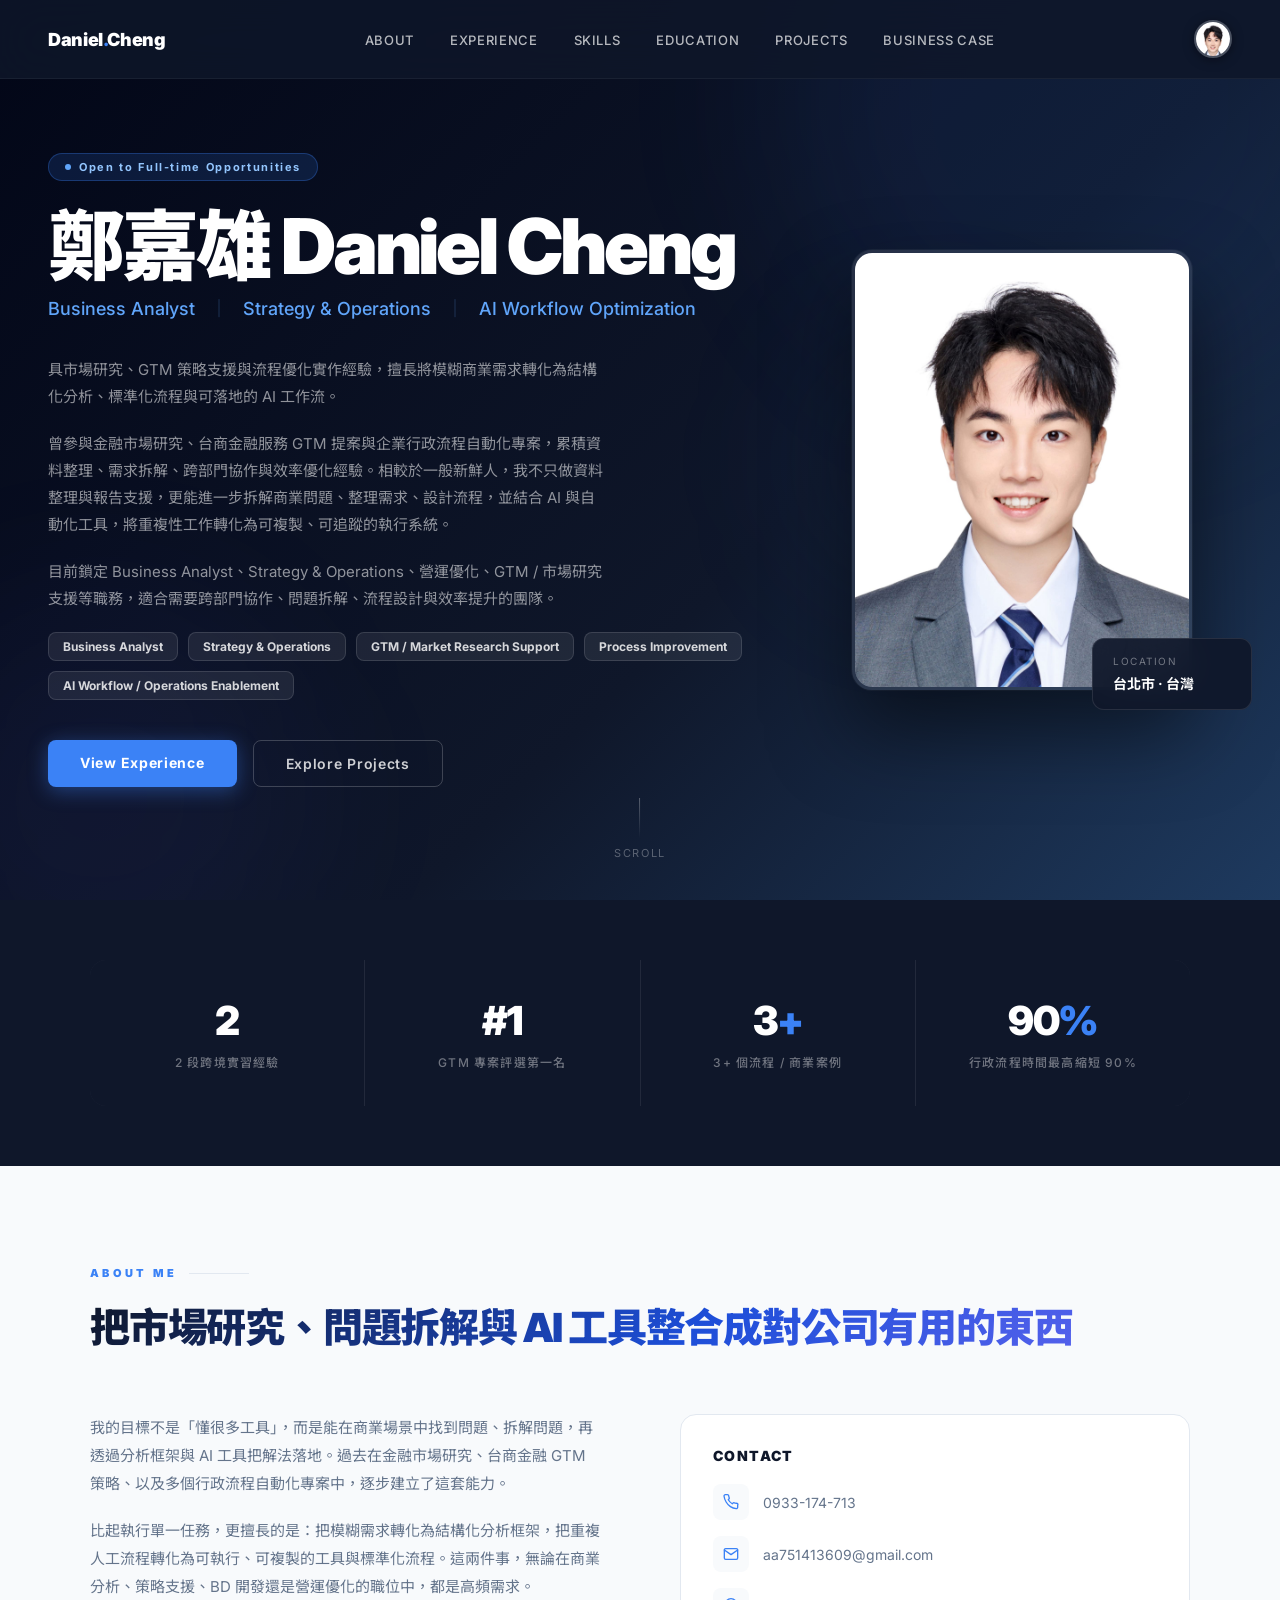
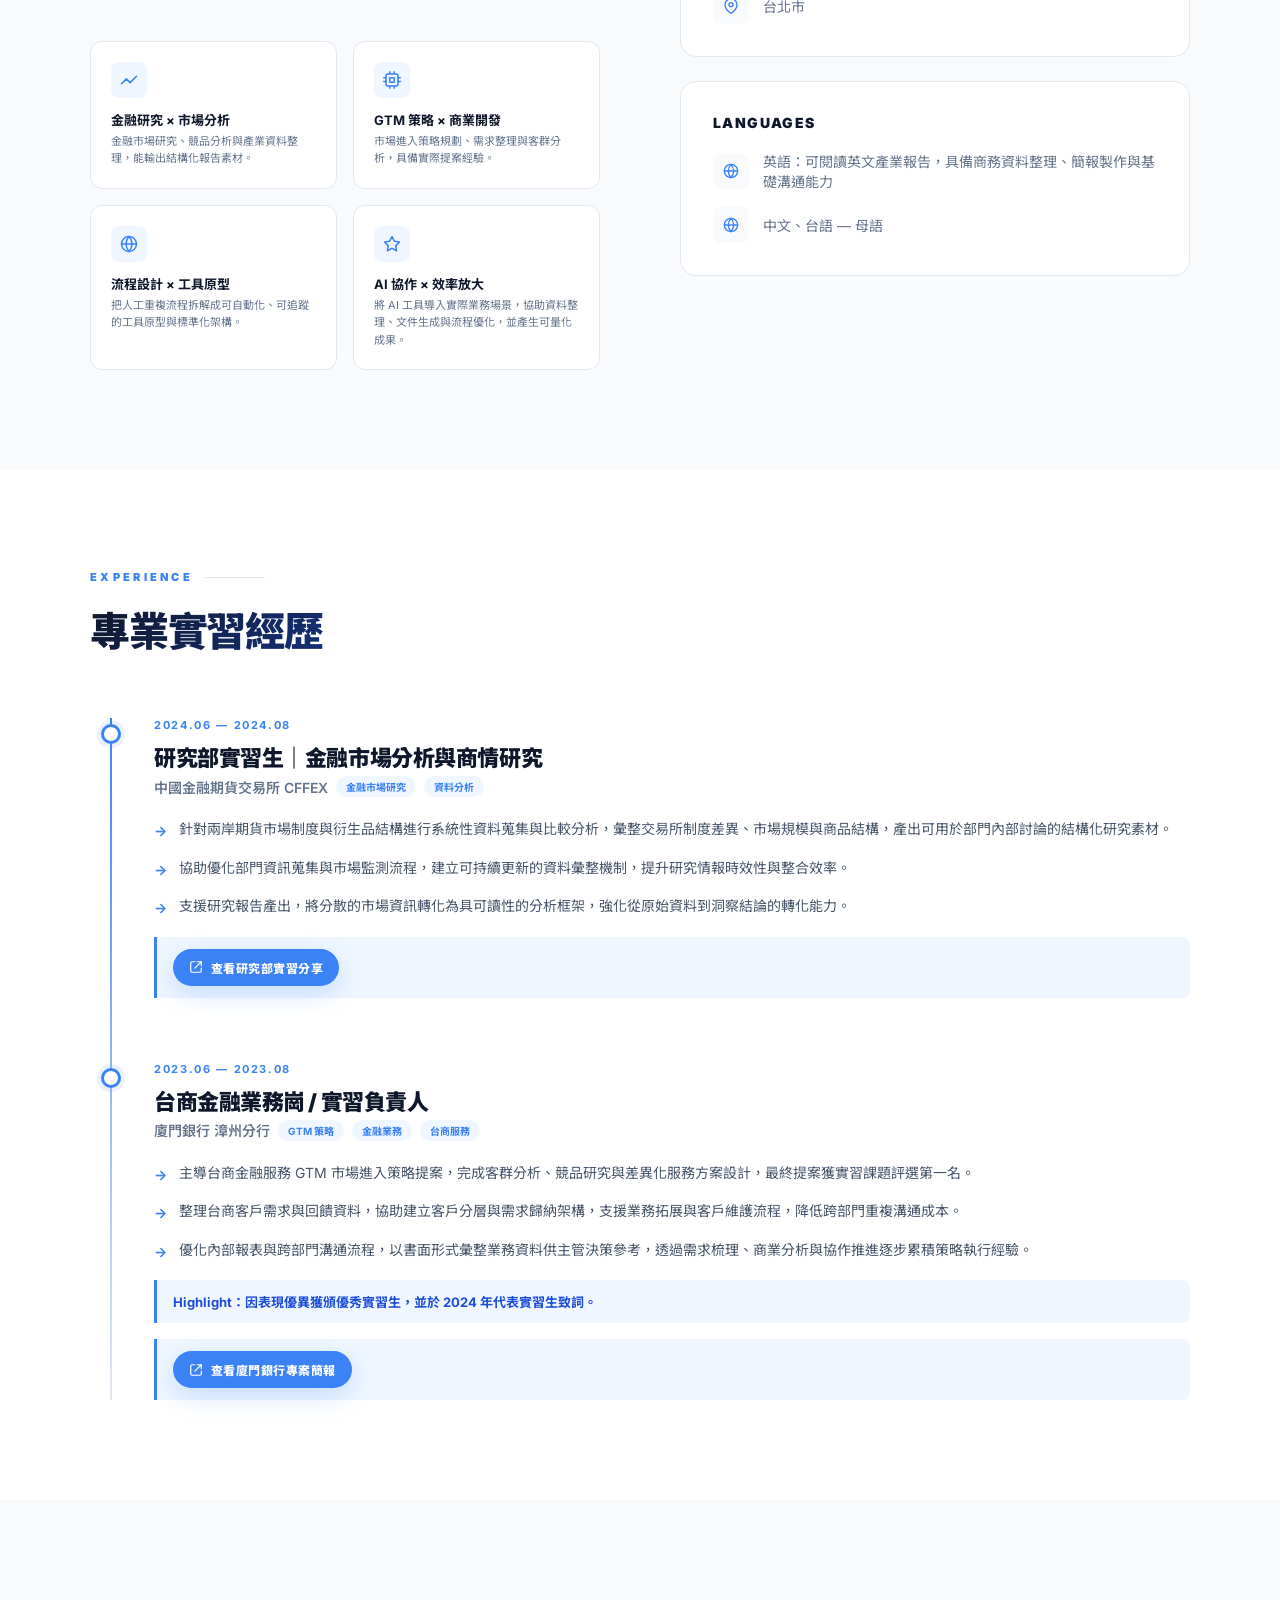
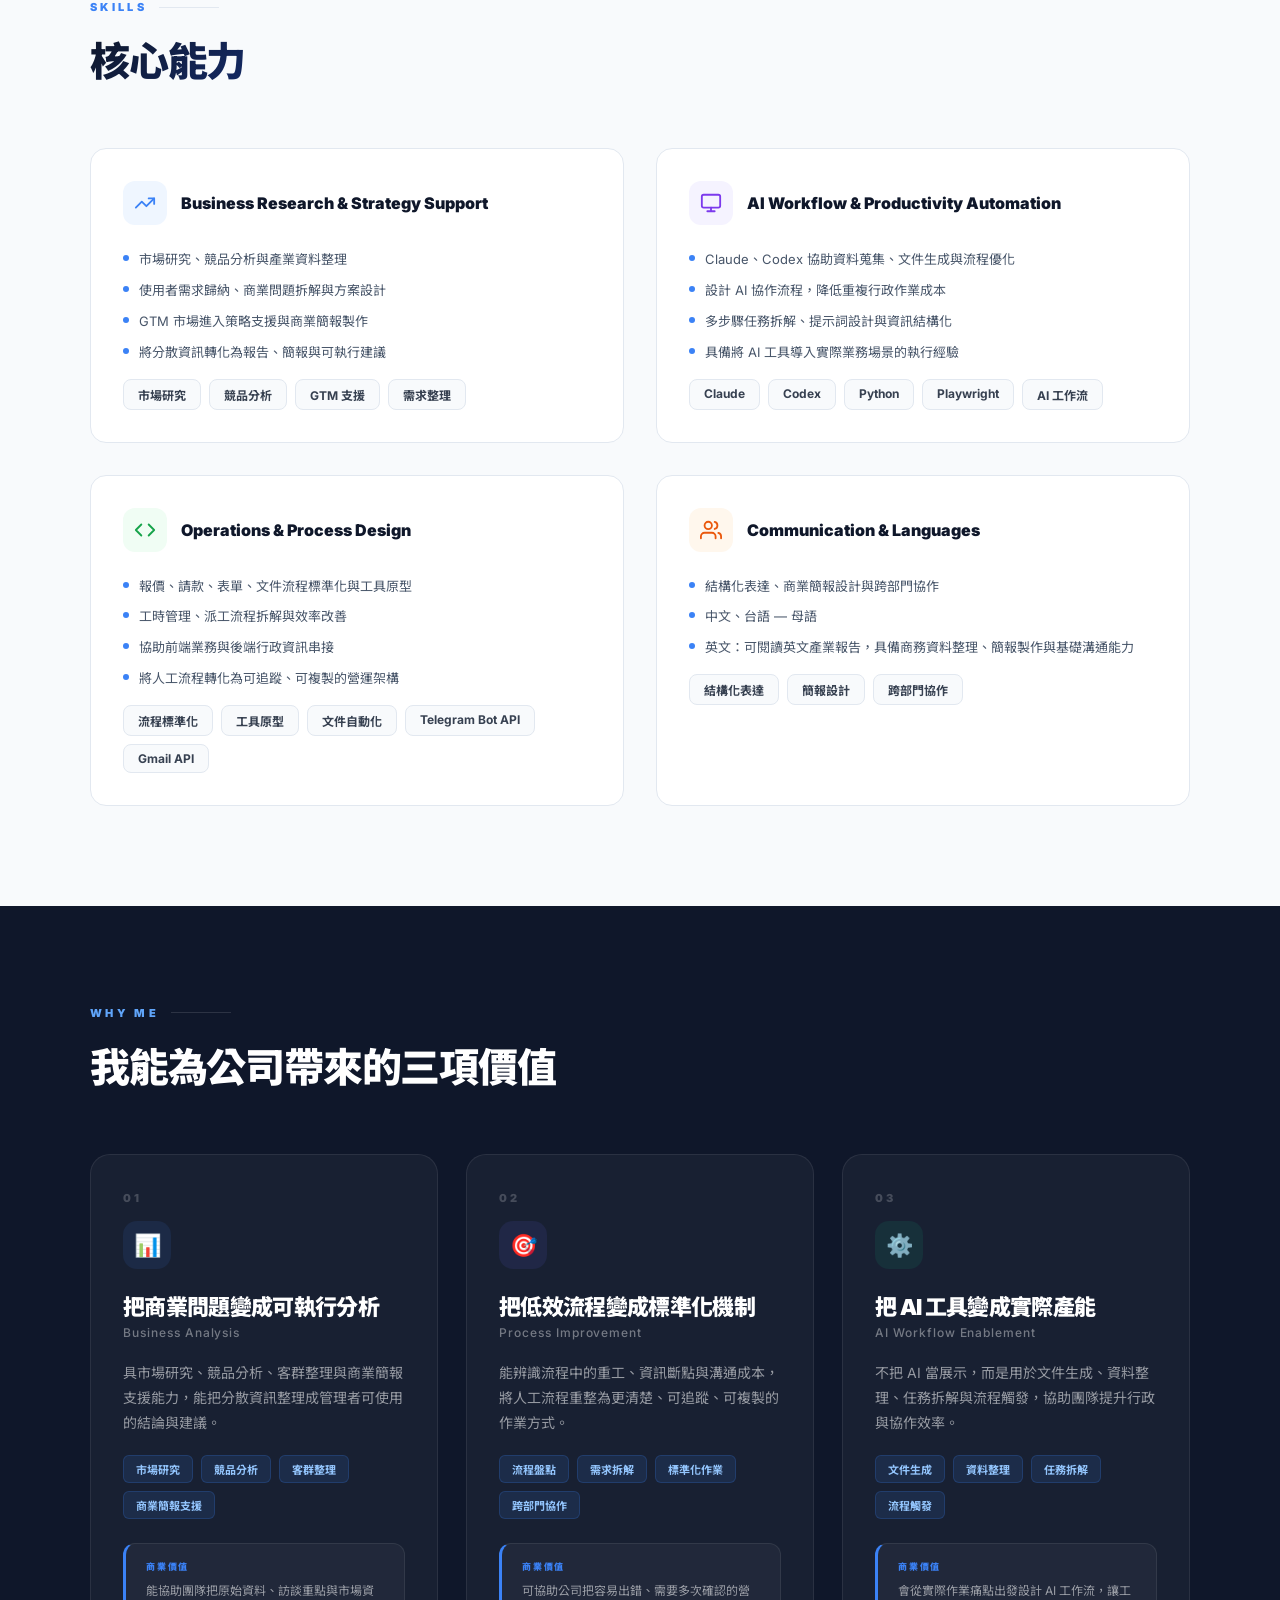
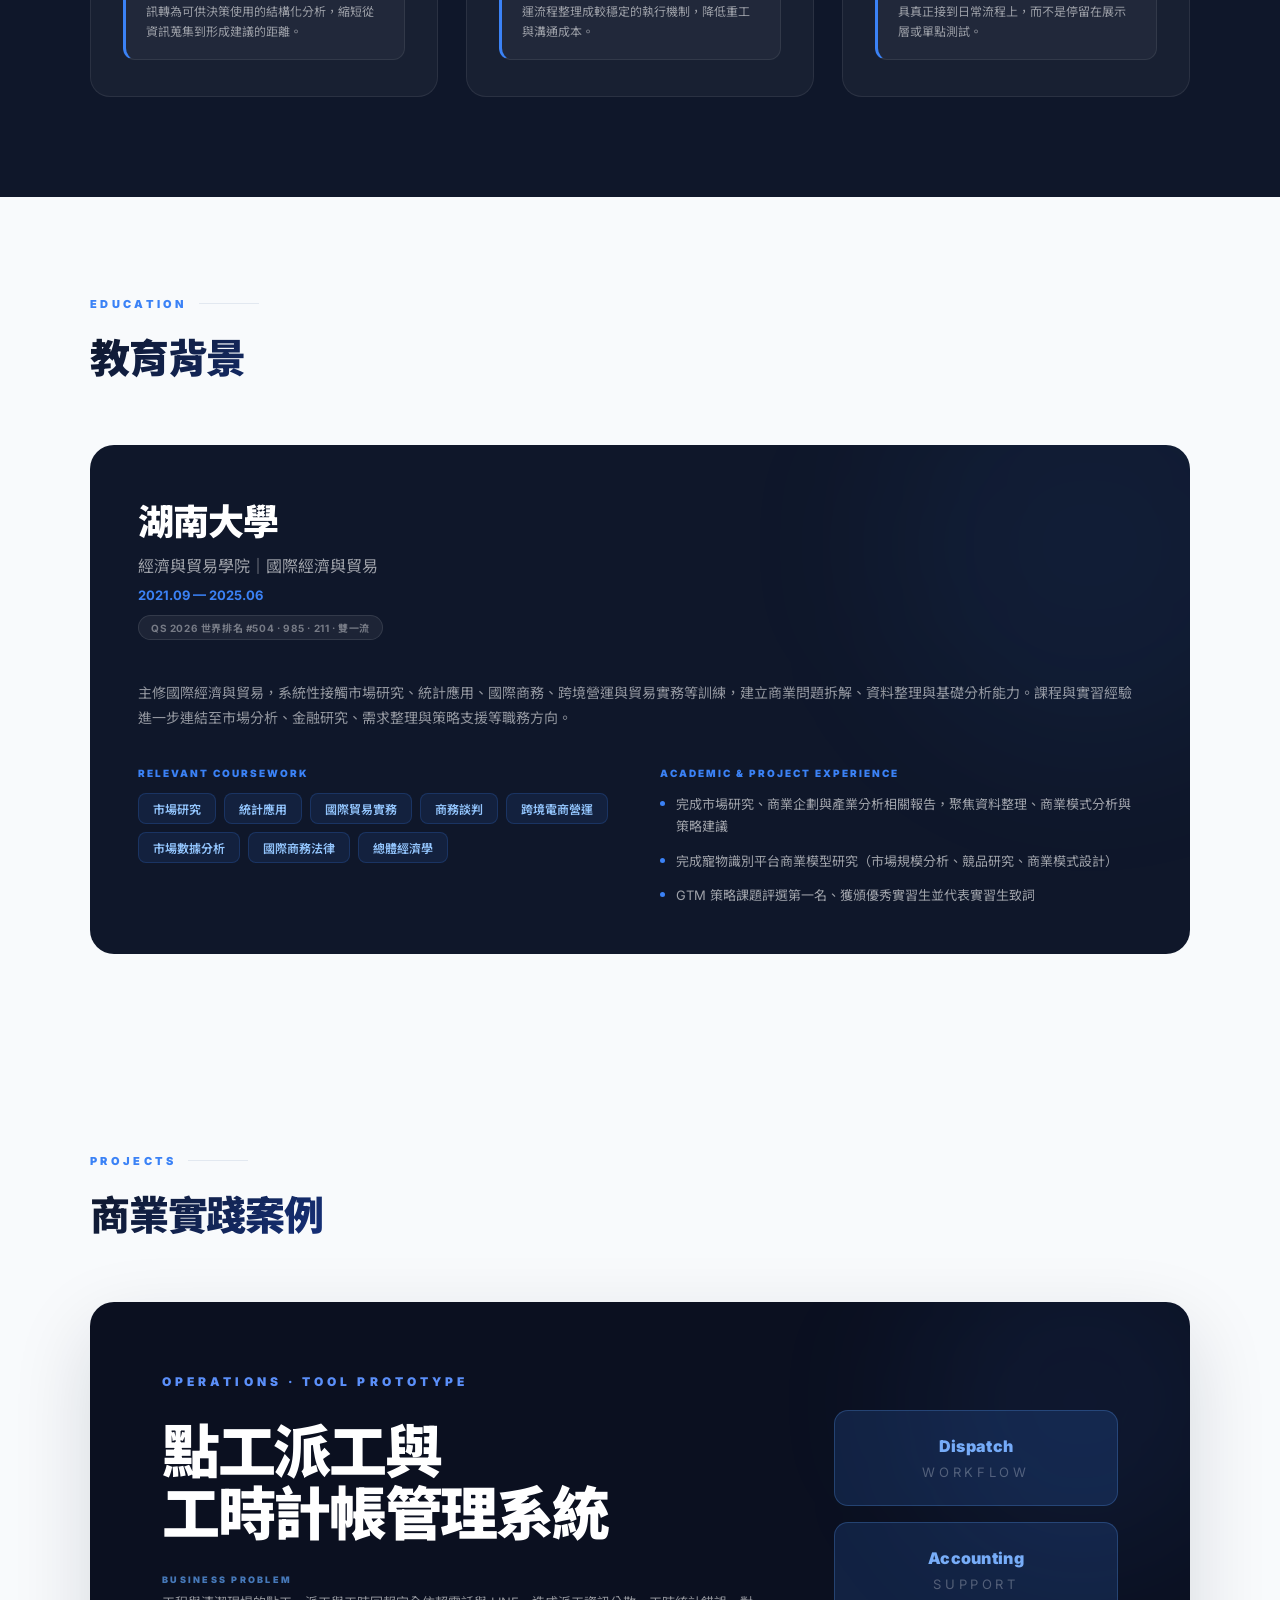
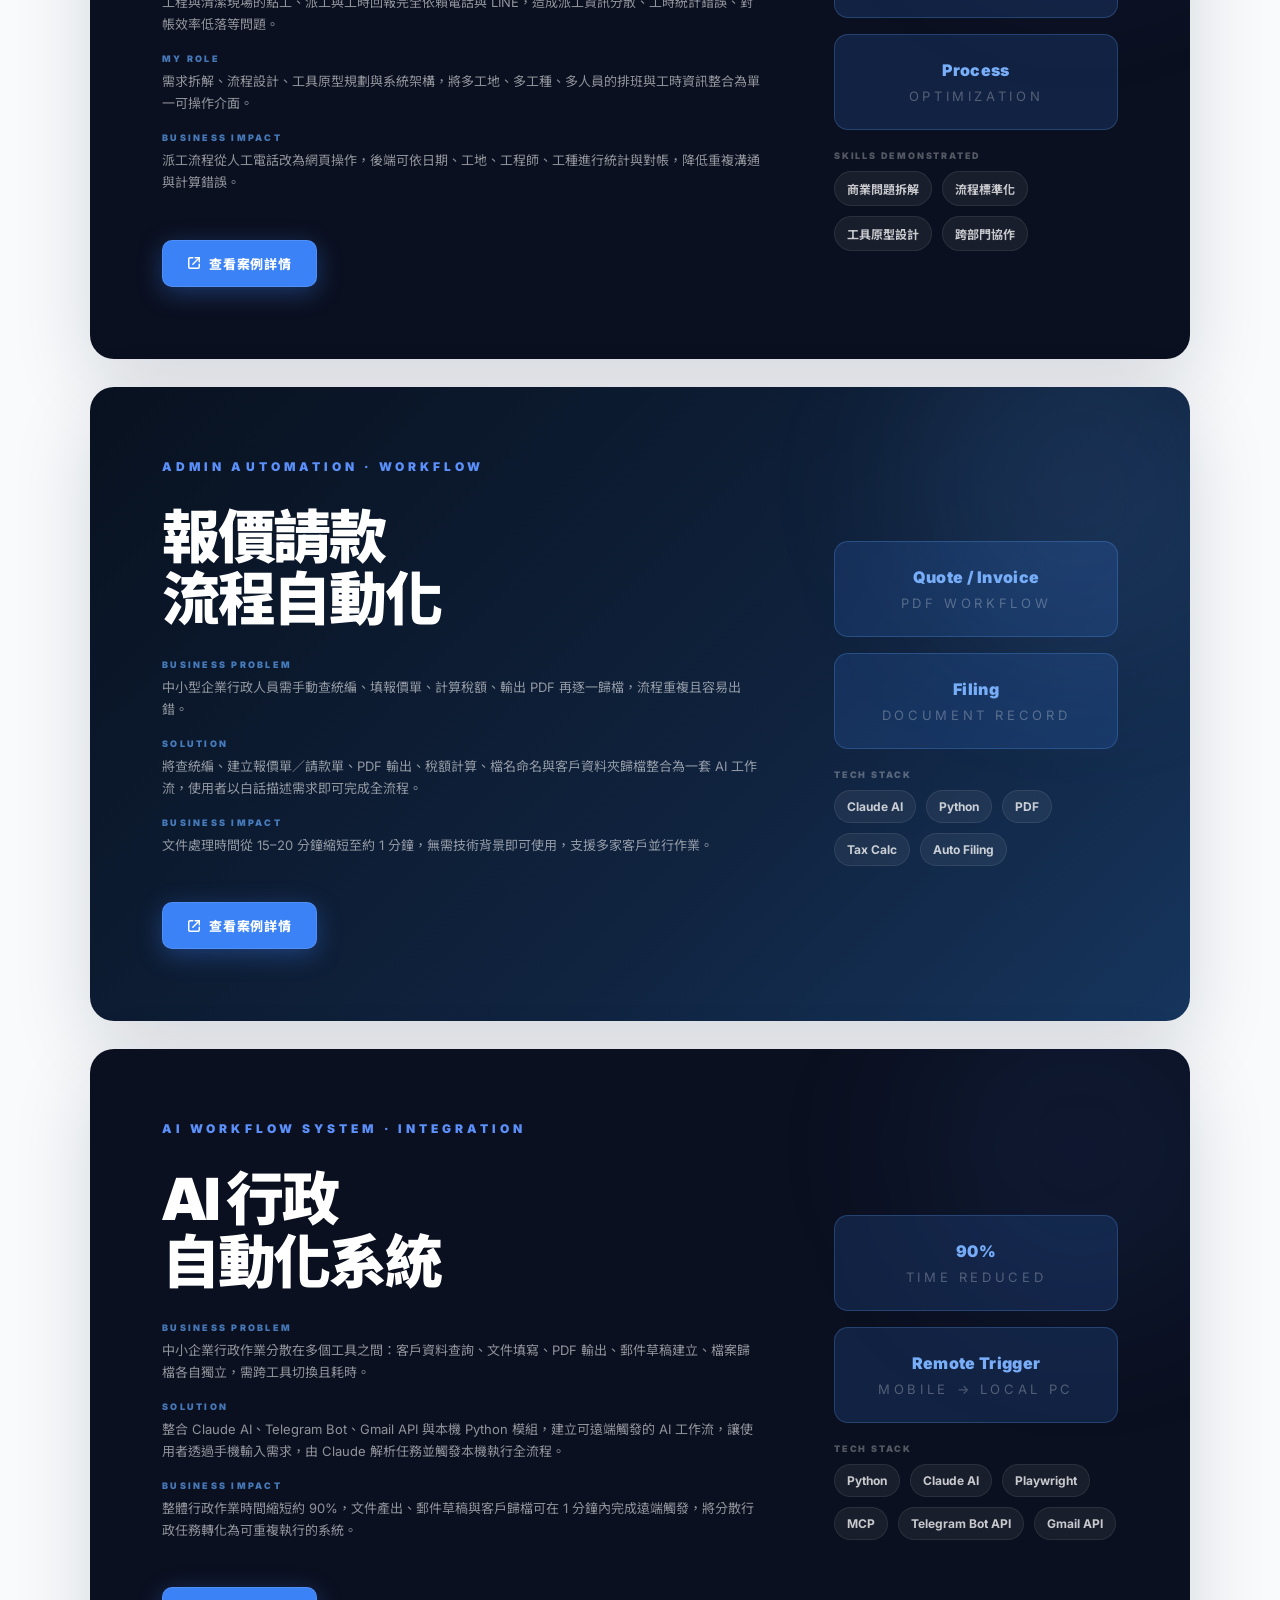
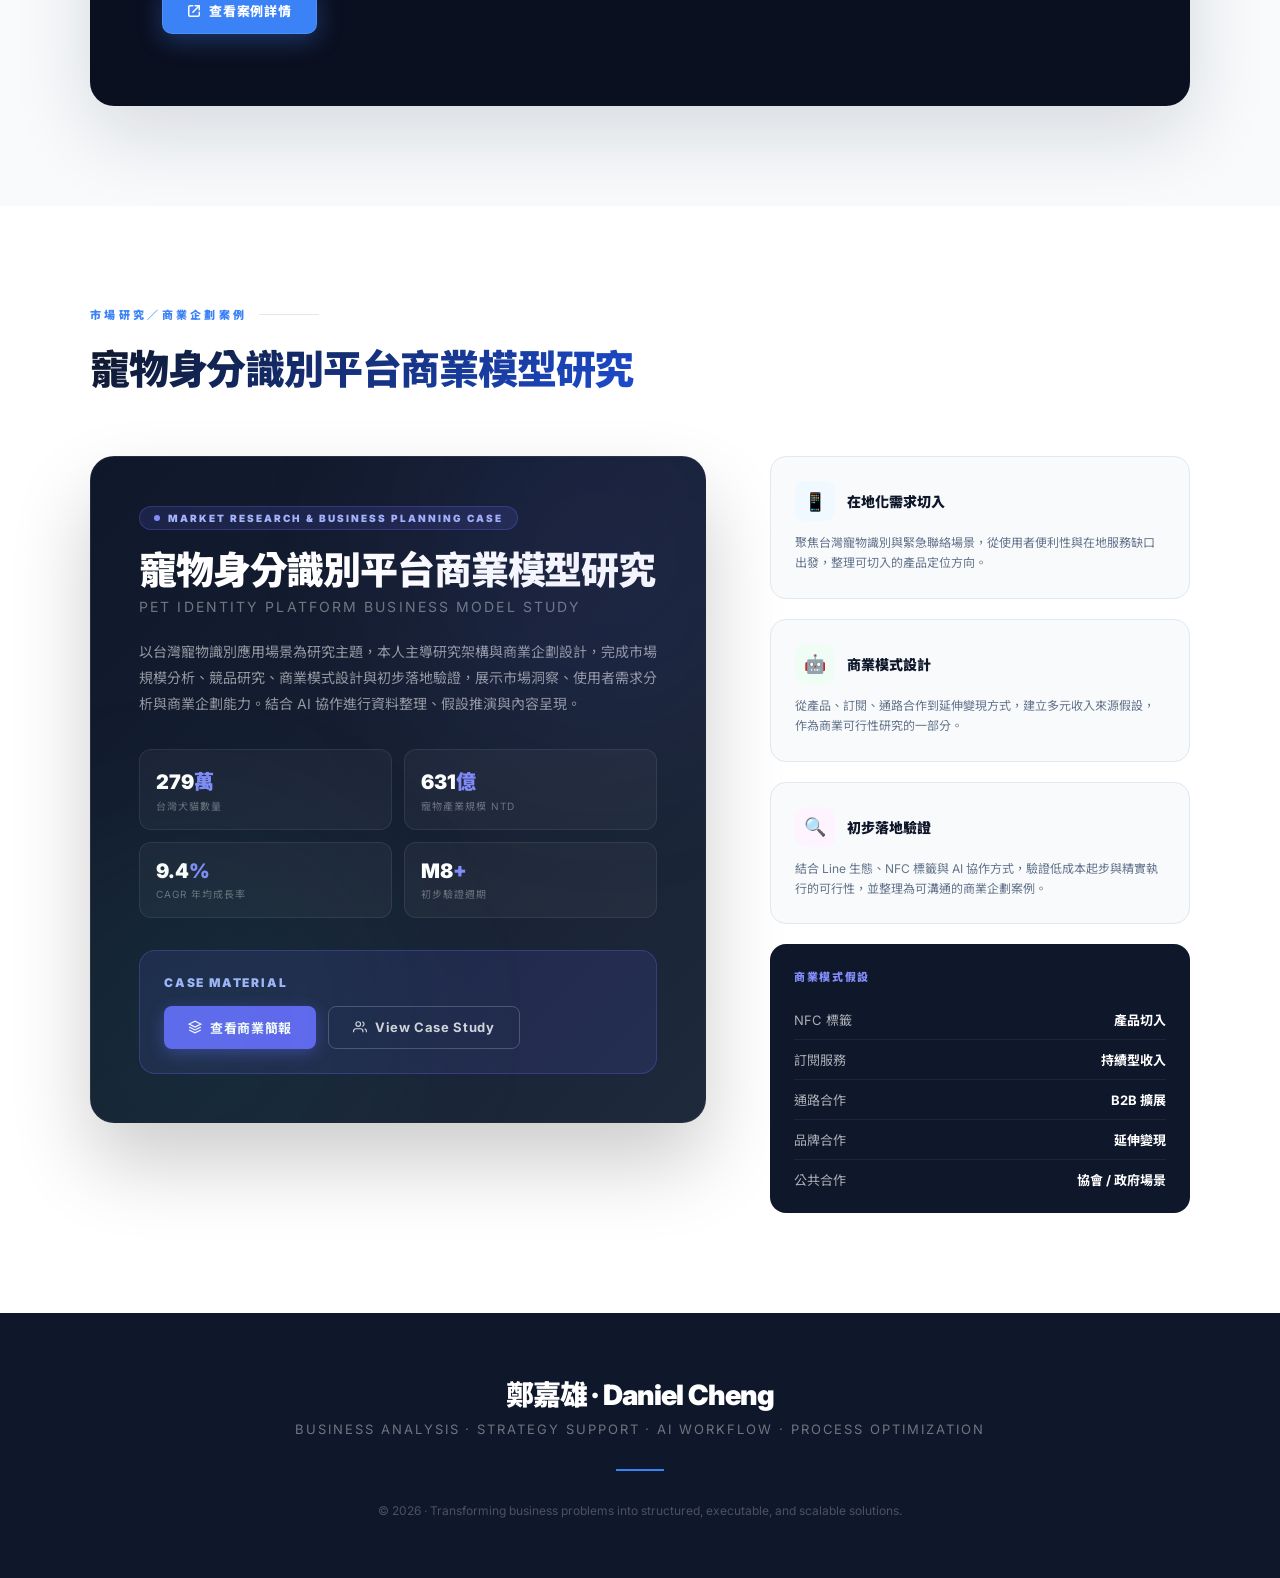
==== commit ca1ab905: "feat: visual upgrades + content externalization - cursor glow following mouse - number counter anima" ====
--- a/index.html
+++ b/index.html
@@ -617,6 +617,7 @@
 </footer>
 
 
+<script src="data/content.js"></script>
 <script src="assets/js/main.js"></script>
 </body>
 </html>
--- a/assets/css/main.css
+++ b/assets/css/main.css
@@ -526,6 +526,74 @@
 .fade-up { opacity: 0; transform: translateY(30px); transition: all .7s cubic-bezier(.16,1,.3,1); }
 .fade-up.visible { opacity: 1; transform: translateY(0); }
 
+/* ══ VISUAL UPGRADES ══════════════════════════════════════════════ */
+
+/* Gradient text — section titles on light-bg sections */
+.gradient-text {
+  background: linear-gradient(135deg, #0f172a 0%, #1d4ed8 55%, #6366f1 100%);
+  -webkit-background-clip: text;
+  -webkit-text-fill-color: transparent;
+  background-clip: text;
+}
+
+/* Mouse cursor glow */
+#cursor-glow {
+  position: fixed;
+  width: 600px;
+  height: 600px;
+  border-radius: 50%;
+  background: radial-gradient(circle, rgba(59,130,246,.06) 0%, transparent 65%);
+  pointer-events: none;
+  transform: translate(-50%, -50%);
+  transition: left .08s linear, top .08s linear;
+  z-index: 9999;
+  will-change: left, top;
+}
+
+/* Skill card enhanced hover */
+.skill-card {
+  transition: box-shadow .3s ease, border-color .3s ease, transform .3s ease;
+}
+.skill-card:hover {
+  box-shadow: 0 12px 40px rgba(59,130,246,.12), 0 0 0 1px rgba(59,130,246,.2);
+  border-color: rgba(59,130,246,.3) !important;
+  transform: translateY(-5px);
+}
+
+/* Value card enhanced hover */
+.value-item {
+  transition: box-shadow .25s ease, border-color .25s ease, transform .25s ease;
+}
+.value-item:hover {
+  box-shadow: 0 8px 28px rgba(59,130,246,.1), 0 0 0 1px rgba(59,130,246,.15);
+  border-color: rgba(59,130,246,.3) !important;
+  transform: translateY(-3px);
+}
+
+/* Pillar card glow on hover */
+.pillar-card:hover {
+  box-shadow: 0 16px 56px rgba(59,130,246,.2), 0 0 0 1px rgba(59,130,246,.2);
+}
+
+/* PetNFC feature card enhanced hover */
+.petnfc-feature {
+  transition: box-shadow .3s ease, transform .3s ease, border-color .3s ease;
+}
+.petnfc-feature:hover {
+  box-shadow: 0 10px 36px rgba(0,0,0,.1);
+  border-color: rgba(59,130,246,.25) !important;
+  transform: translateY(-3px);
+}
+
+/* Contact card hover */
+.contact-card {
+  transition: box-shadow .25s ease, transform .25s ease;
+}
+.contact-card:hover {
+  box-shadow: 0 8px 32px rgba(59,130,246,.1);
+  transform: translateY(-2px);
+}
+
 /* ── RESPONSIVE ── */
 @media (max-width: 900px) {
   .pillars-grid { grid-template-columns: 1fr; }
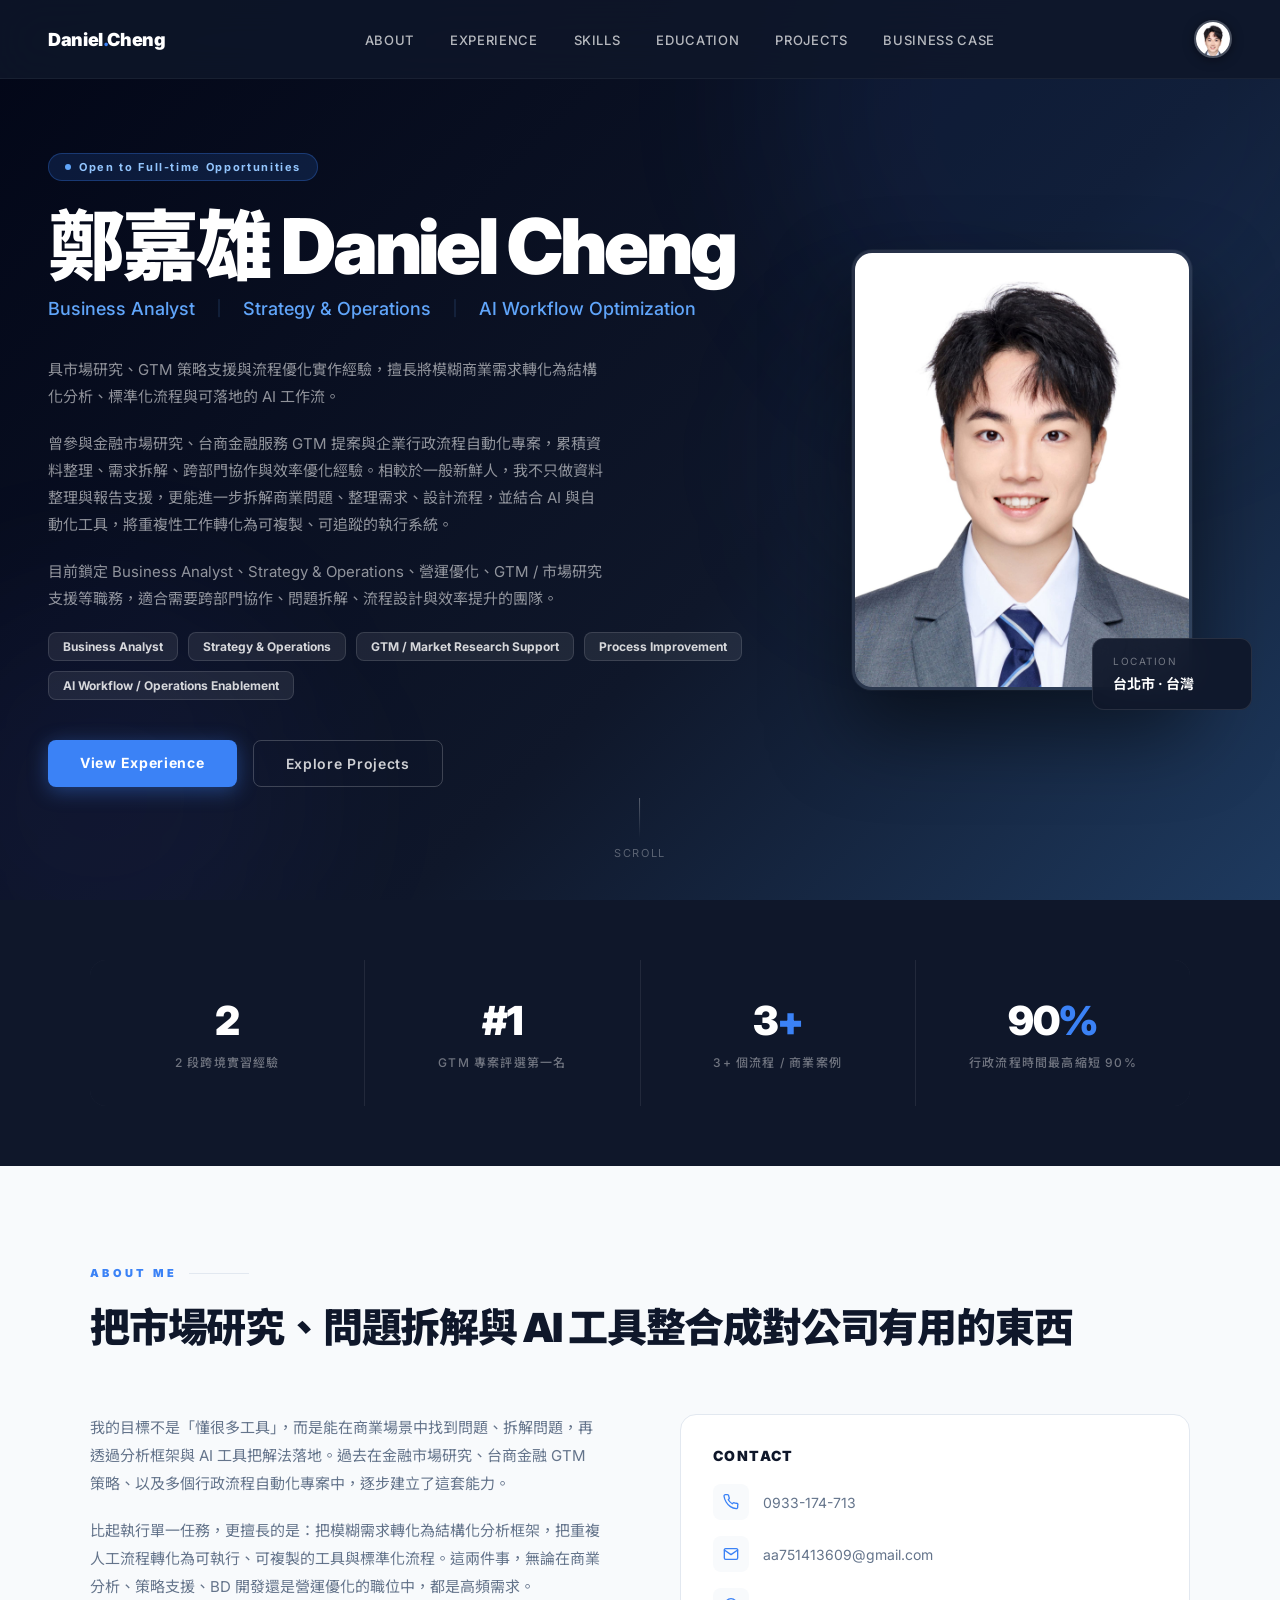
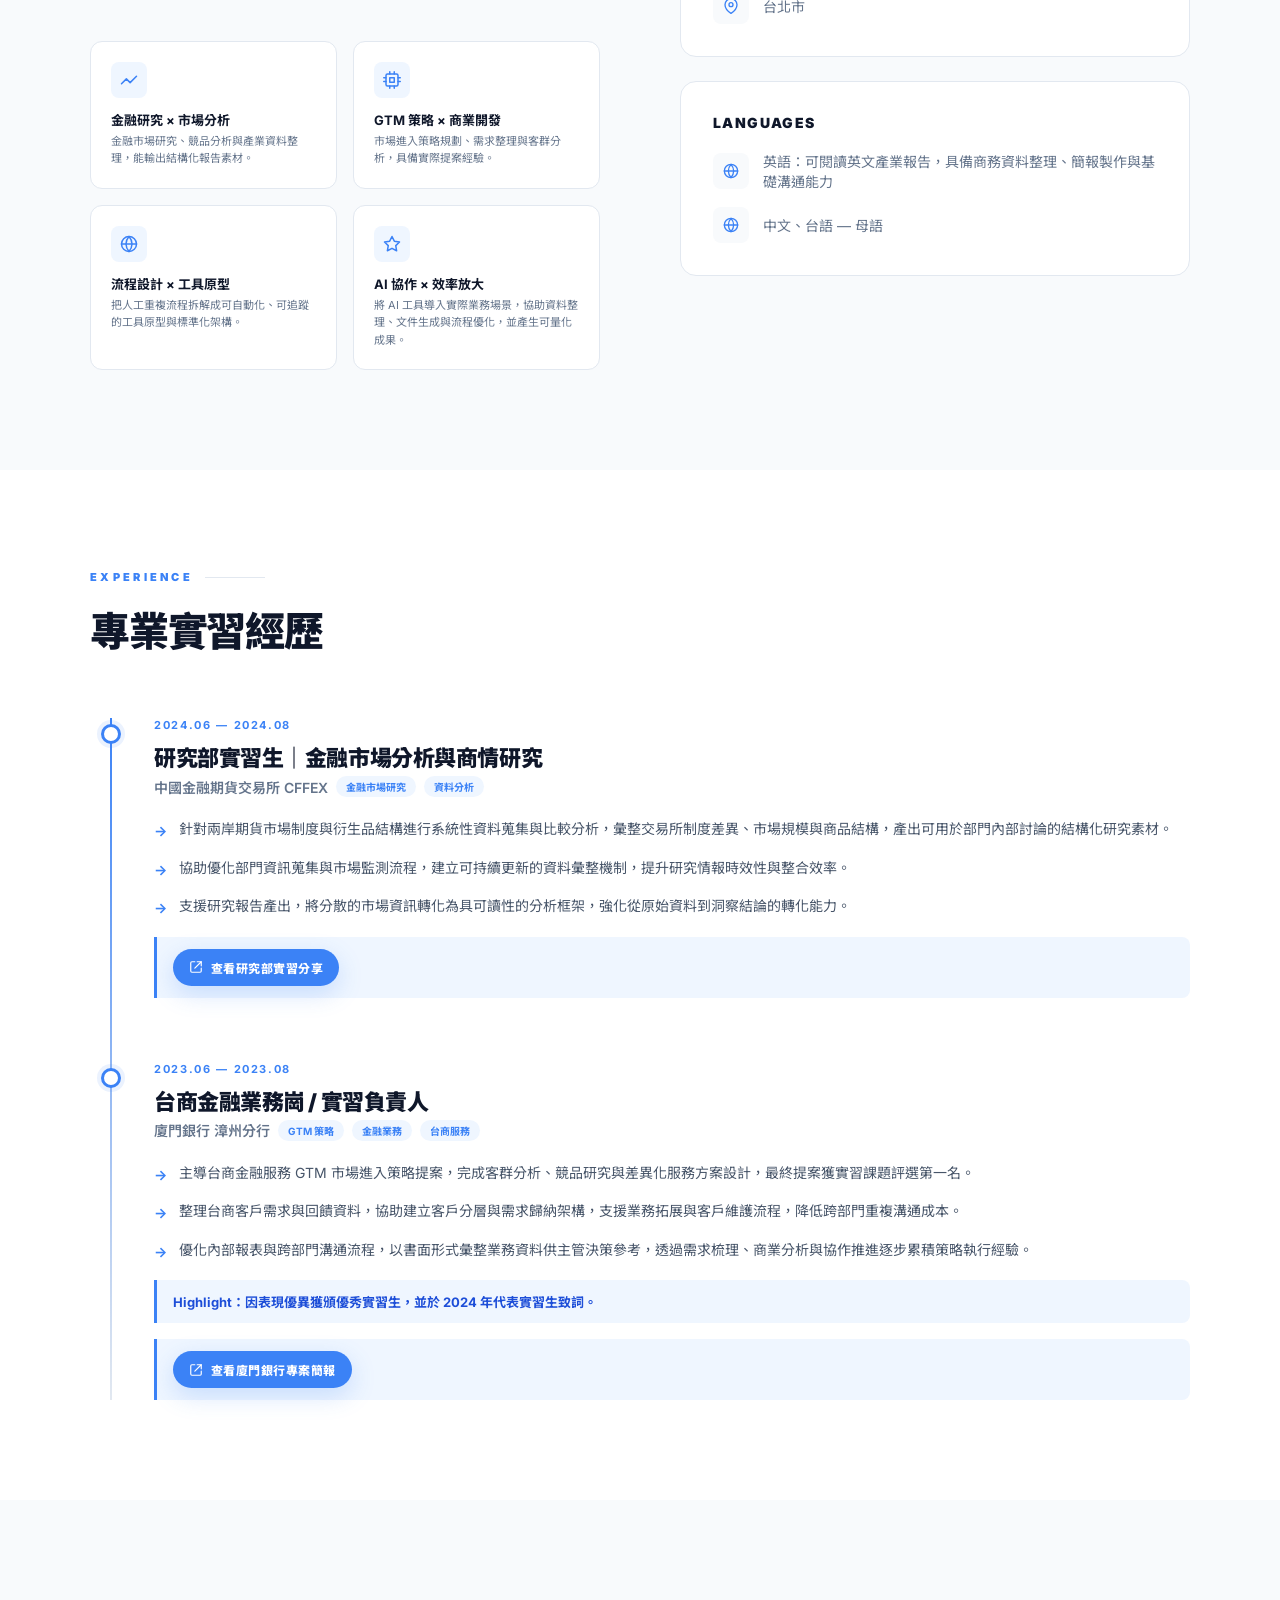
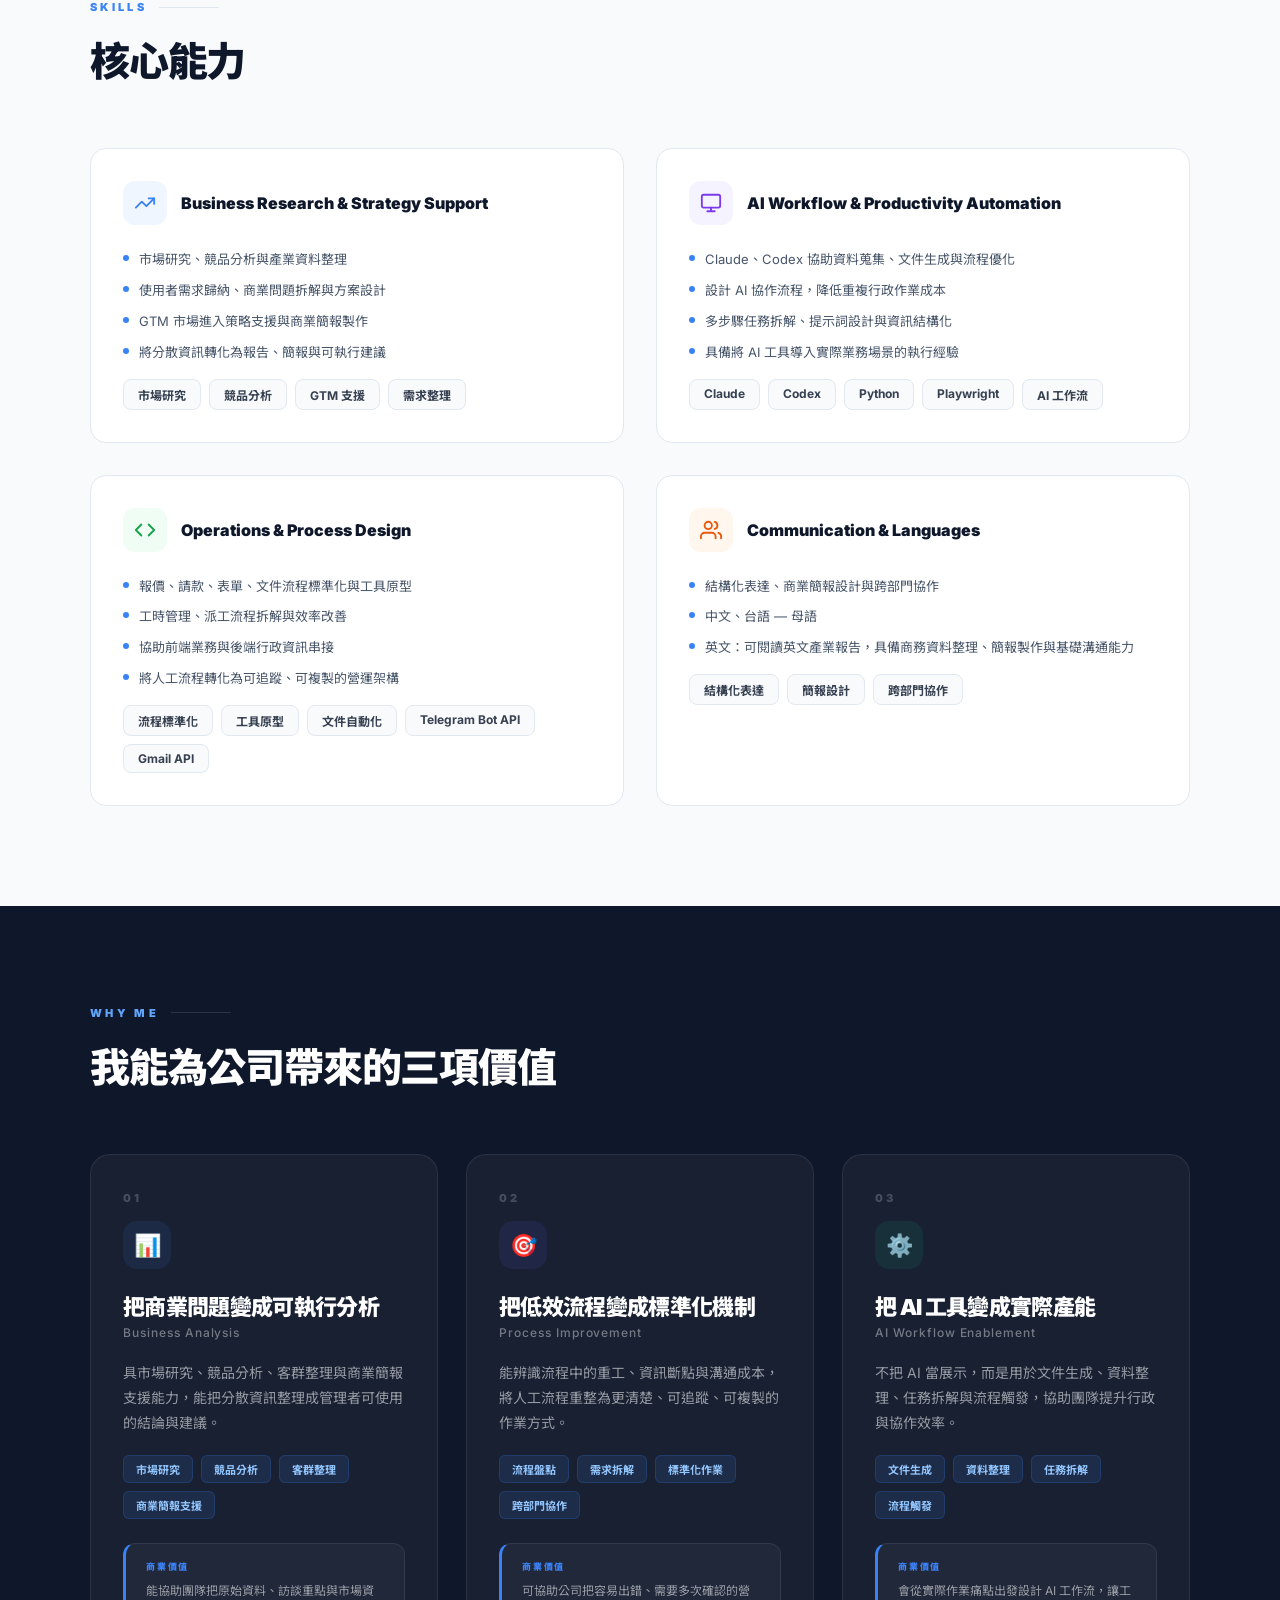
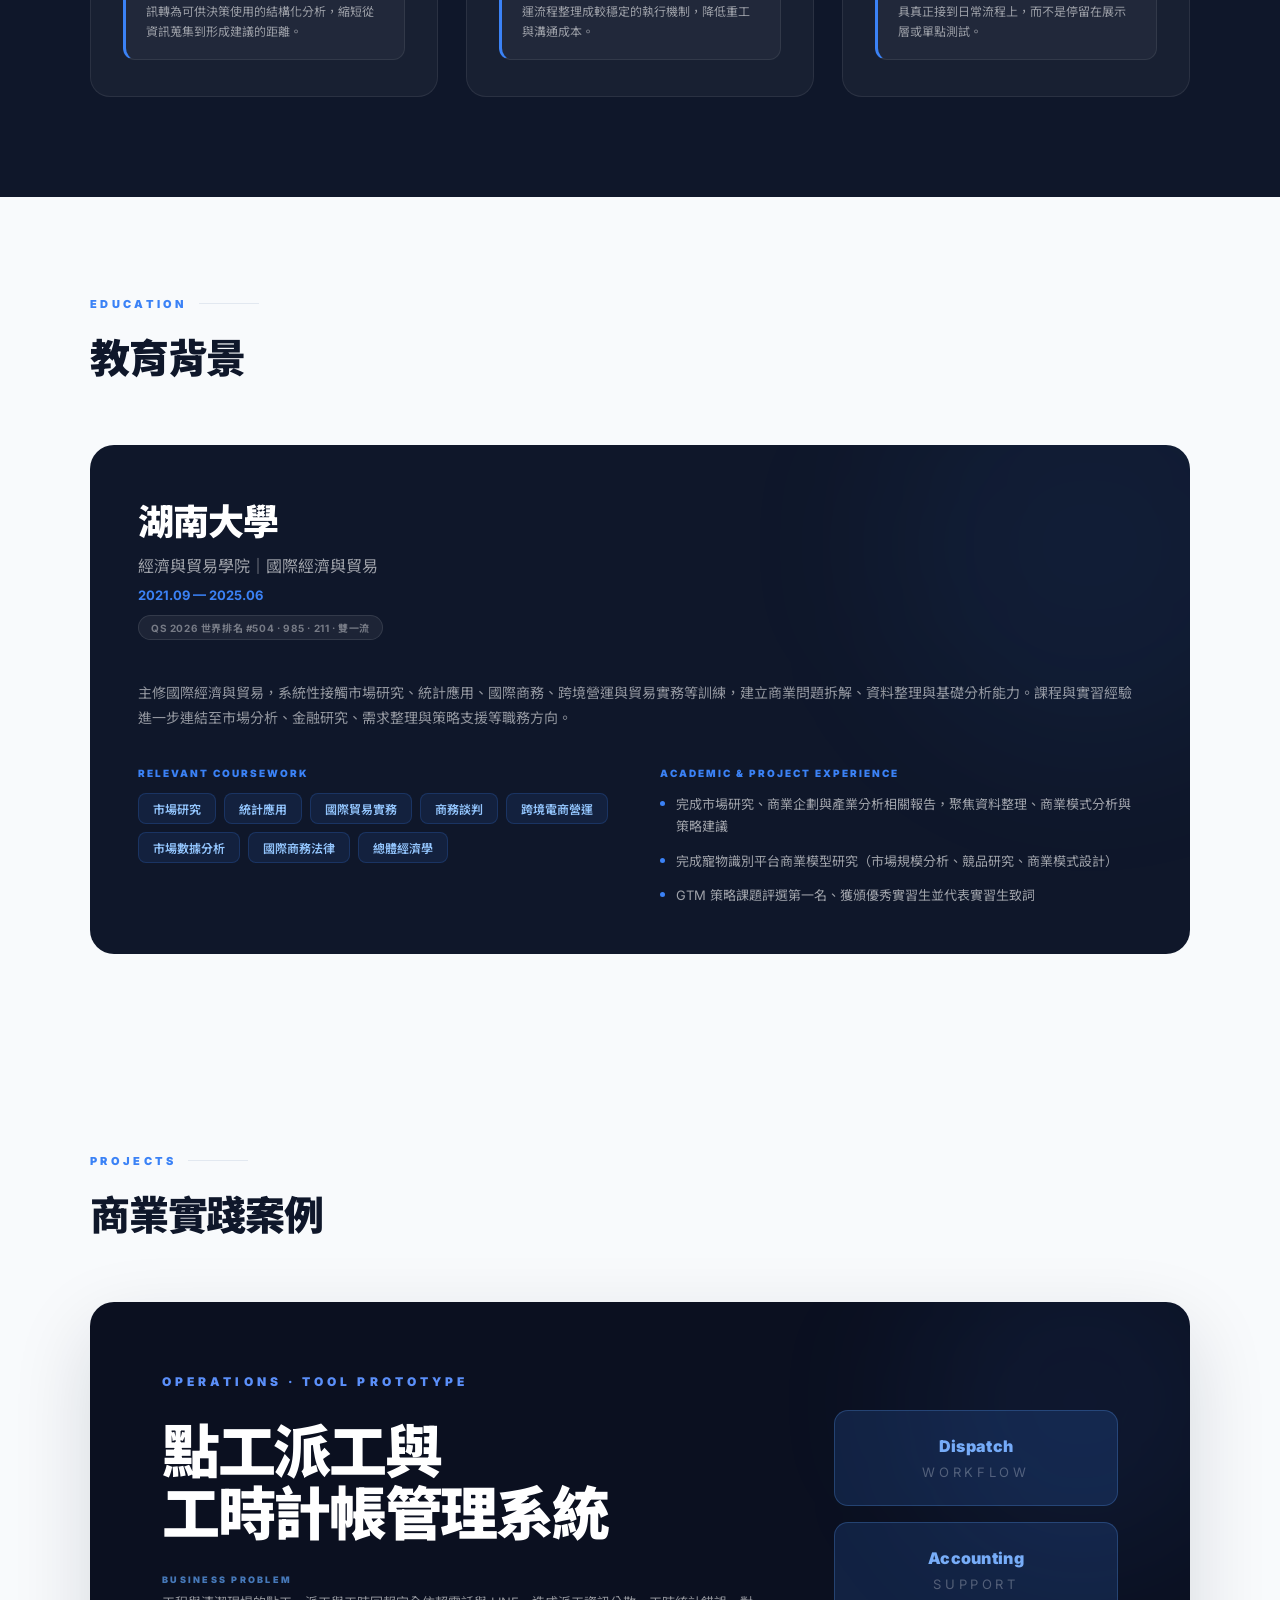
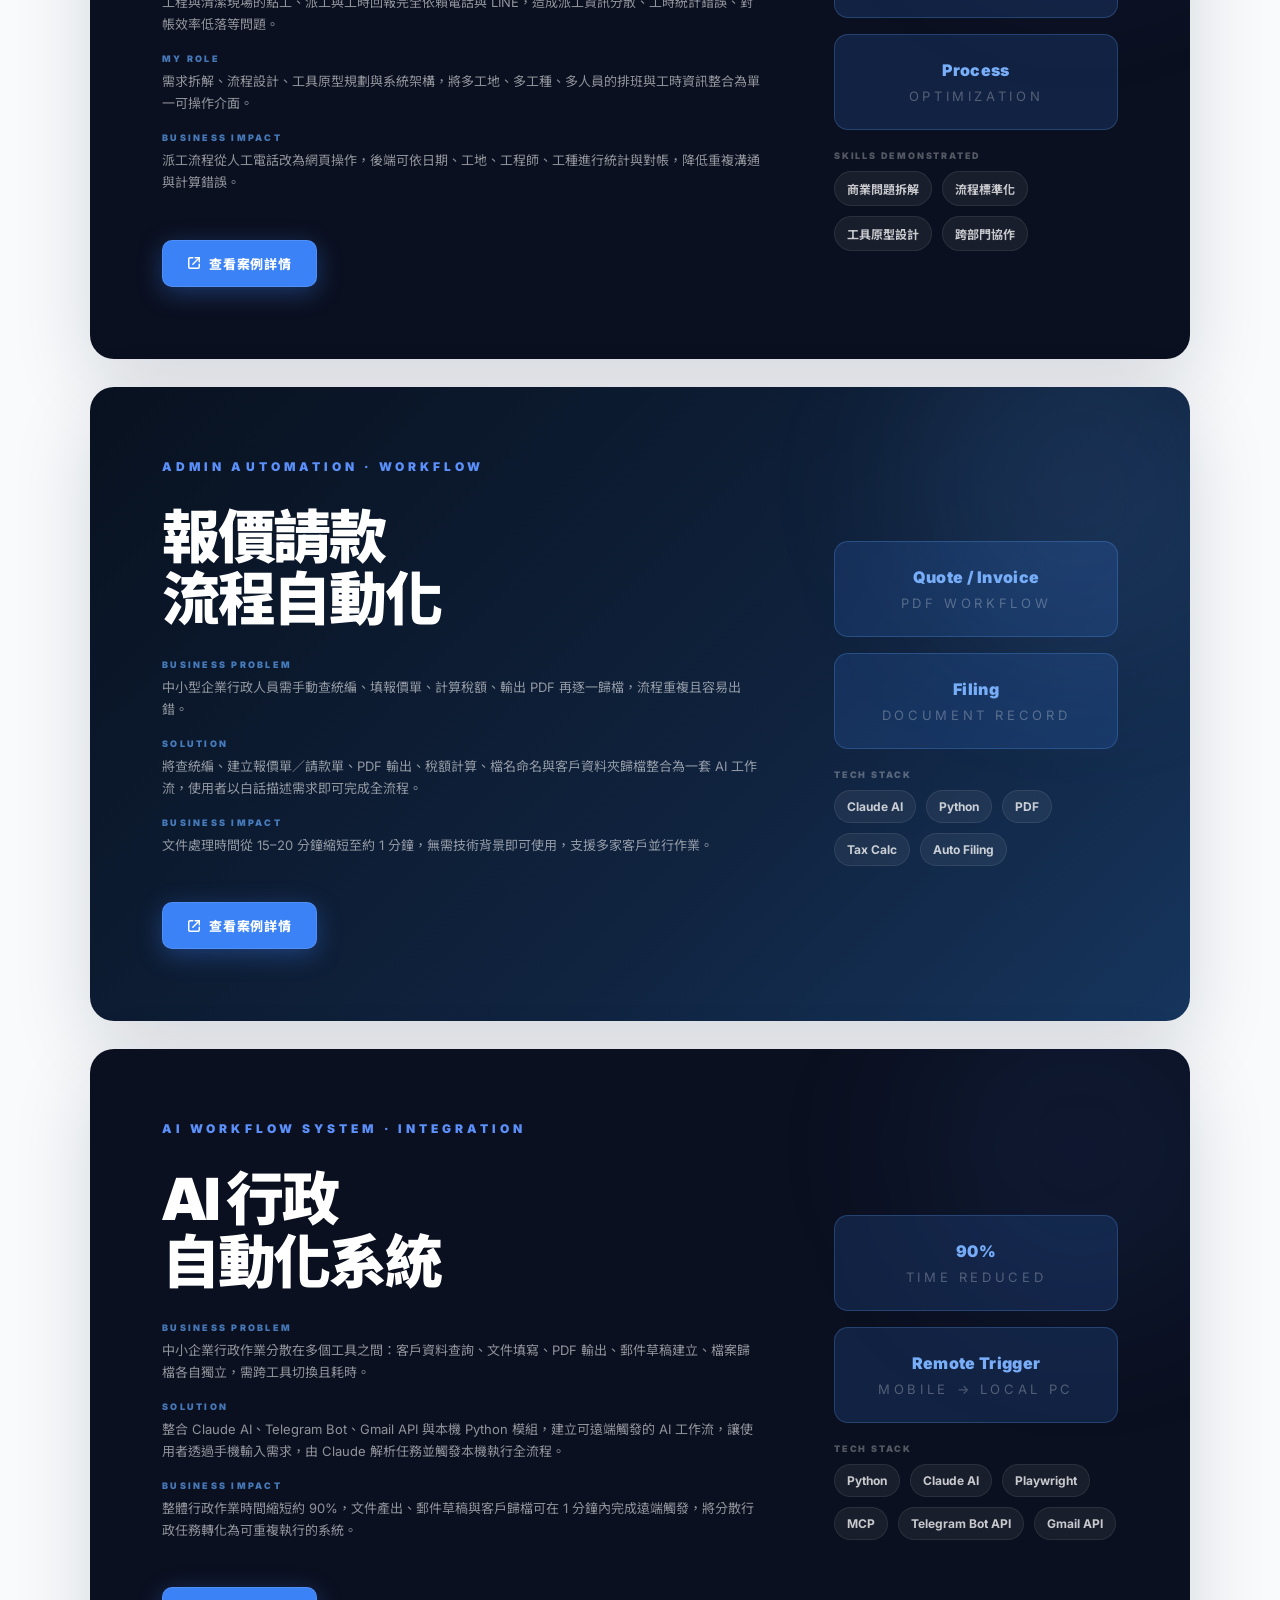
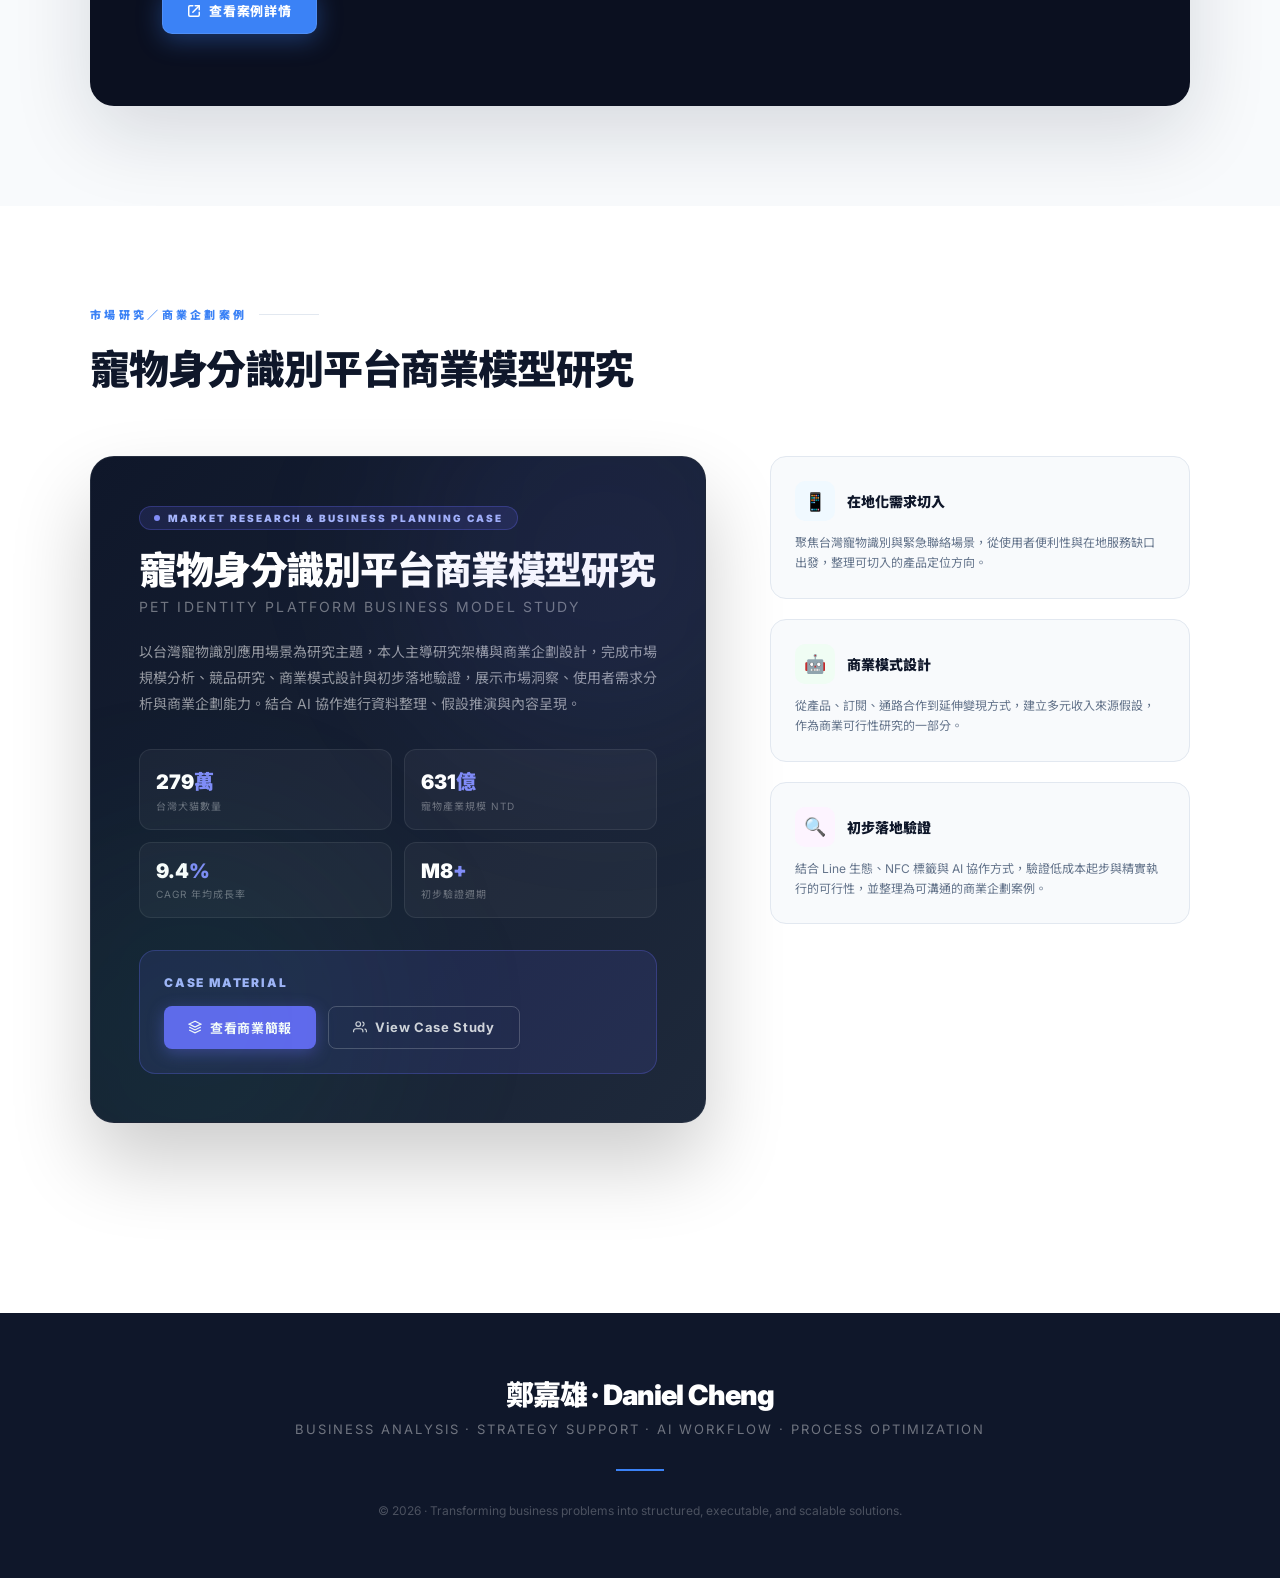
==== commit 937a1a67: "feat: SEO + performance improvements - add meta description, OG tags, Twitter card - add favicon (pr" ====
--- a/index.html
+++ b/index.html
@@ -2,6 +2,27 @@
 <html lang="zh-TW">
 <head>
 <meta charset="UTF-8">
+<meta name="viewport" content="width=device-width, initial-scale=1.0">
+<title>鄭嘉雄 · Daniel Cheng — Portfolio</title>
+<meta name="description" content="鄭嘉雄 Daniel Cheng — Business Analyst、AI Workflow、Strategy & Operations。具金融市場研究與 GTM 策略實習經驗，擅長將商業問題轉化為可落地的分析框架與自動化工具。">
+
+<!-- Favicon -->
+<link rel="icon" type="image/jpeg" href="/assets/images/profile-fixed.jpg">
+
+<!-- Open Graph / Social sharing -->
+<meta property="og:type" content="website">
+<meta property="og:url" content="https://daniel-cheng-portfolio.netlify.app">
+<meta property="og:title" content="鄭嘉雄 · Daniel Cheng — Business Analyst & AI Workflow">
+<meta property="og:description" content="具金融市場研究與 GTM 策略實習經驗，擅長將商業問題轉化為可落地的分析框架與自動化工具。Open to Full-time Opportunities。">
+<meta property="og:image" content="https://daniel-cheng-portfolio.netlify.app/assets/images/profile-fixed.jpg">
+<meta name="twitter:card" content="summary_large_image">
+<meta name="twitter:image" content="https://daniel-cheng-portfolio.netlify.app/assets/images/profile-fixed.jpg">
+
+<!-- Google Fonts (preconnect 先，再載字型，避免卡渲染) -->
+<link rel="preconnect" href="https://fonts.googleapis.com">
+<link rel="preconnect" href="https://fonts.gstatic.com" crossorigin>
+<link href="https://fonts.googleapis.com/css2?family=Inter:wght@300;400;500;600;700;900&family=Noto+Sans+TC:wght@300;400;500;700;900&display=swap" rel="stylesheet">
+
 <!-- Google tag (gtag.js) -->
 <script async src="https://www.googletagmanager.com/gtag/js?id=G-X1RWZDY8KK"></script>
 <script>
@@ -10,8 +31,7 @@
   gtag('js', new Date());
   gtag('config', 'G-X1RWZDY8KK');
 </script>
-<meta name="viewport" content="width=device-width, initial-scale=1.0">
-<title>鄭嘉雄 · Daniel Cheng — Portfolio</title>
+
 <link rel="stylesheet" href="assets/css/main.css">
 </head>
 <body>
--- a/assets/css/main.css
+++ b/assets/css/main.css
@@ -1,4 +1,3 @@
-@import url('https://fonts.googleapis.com/css2?family=Inter:wght@300;400;500;600;700;900&family=Noto+Sans+TC:wght@300;400;500;700;900&display=swap');
 
 :root {
   --blue: #3b82f6;
@@ -528,14 +527,6 @@
 
 /* ══ VISUAL UPGRADES ══════════════════════════════════════════════ */
 
-/* Gradient text — section titles on light-bg sections */
-.gradient-text {
-  background: linear-gradient(135deg, #0f172a 0%, #1d4ed8 55%, #6366f1 100%);
-  -webkit-background-clip: text;
-  -webkit-text-fill-color: transparent;
-  background-clip: text;
-}
-
 /* Mouse cursor glow */
 #cursor-glow {
   position: fixed;
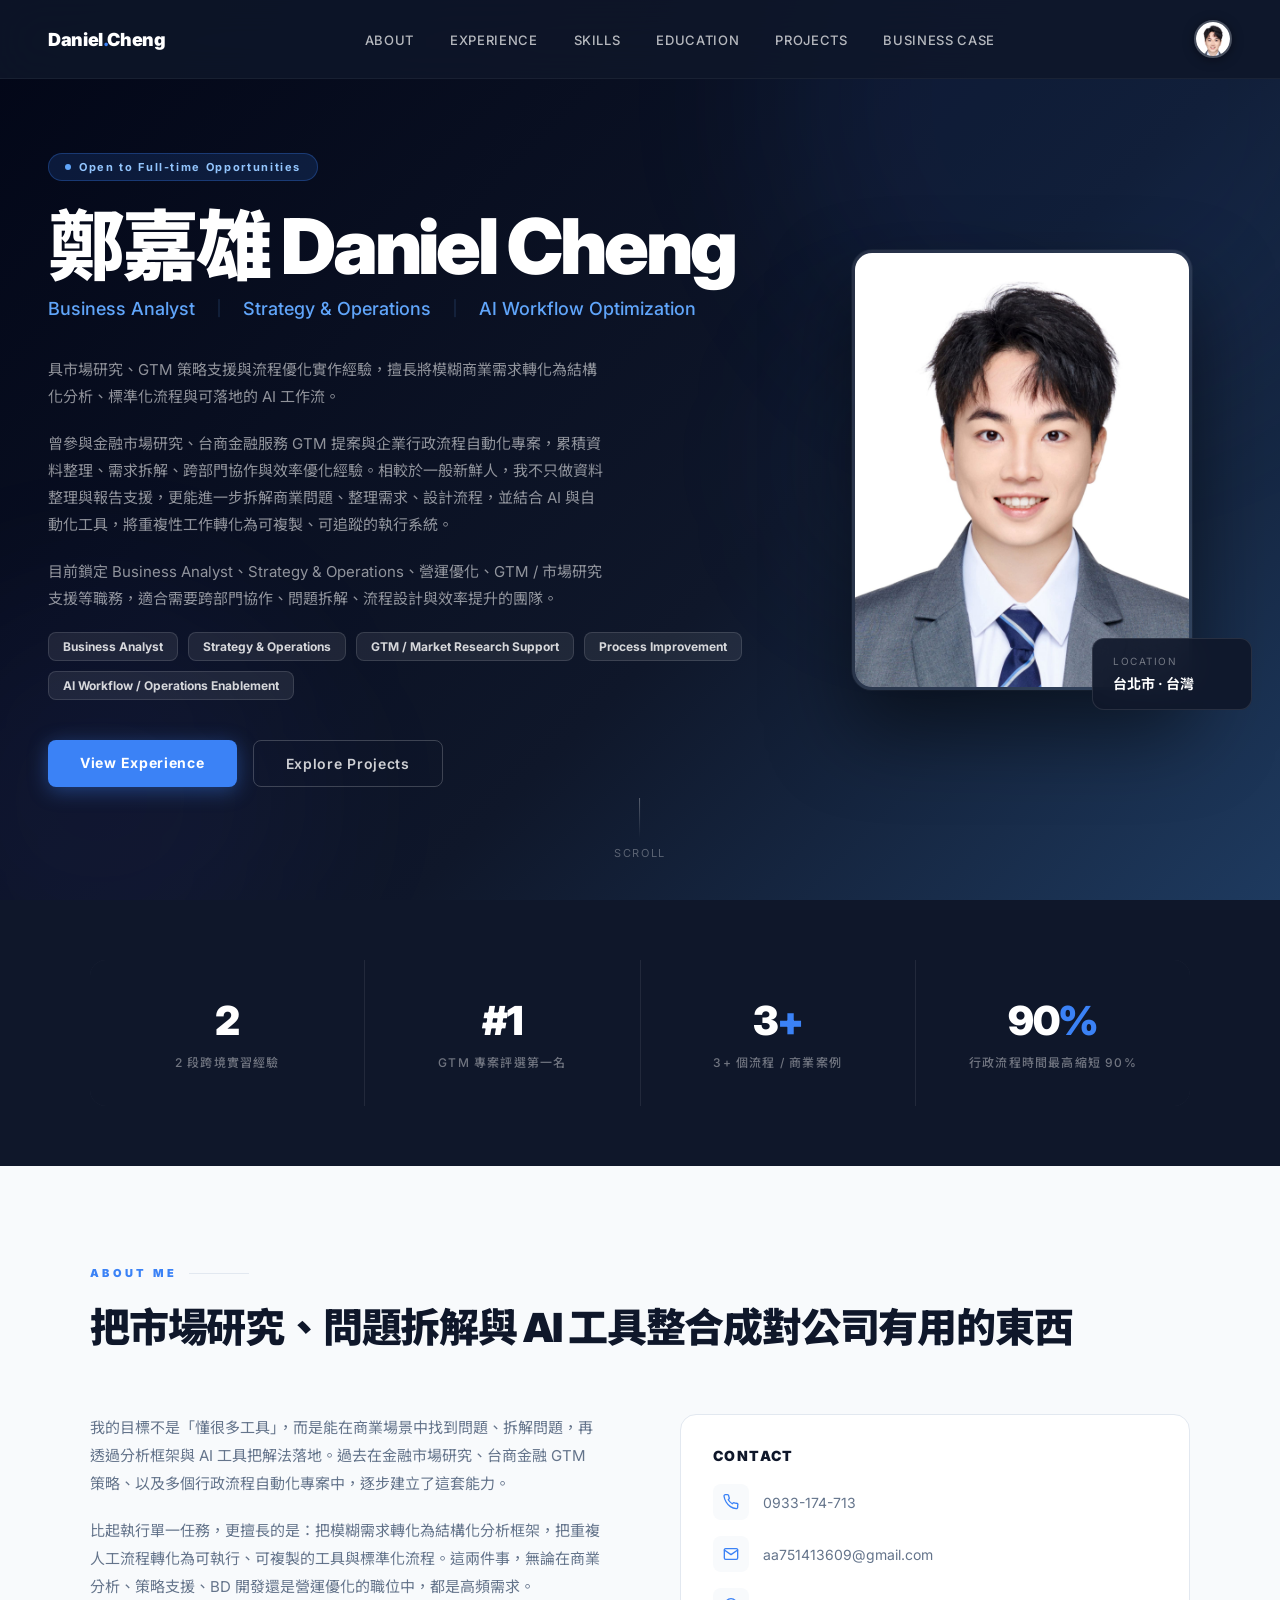
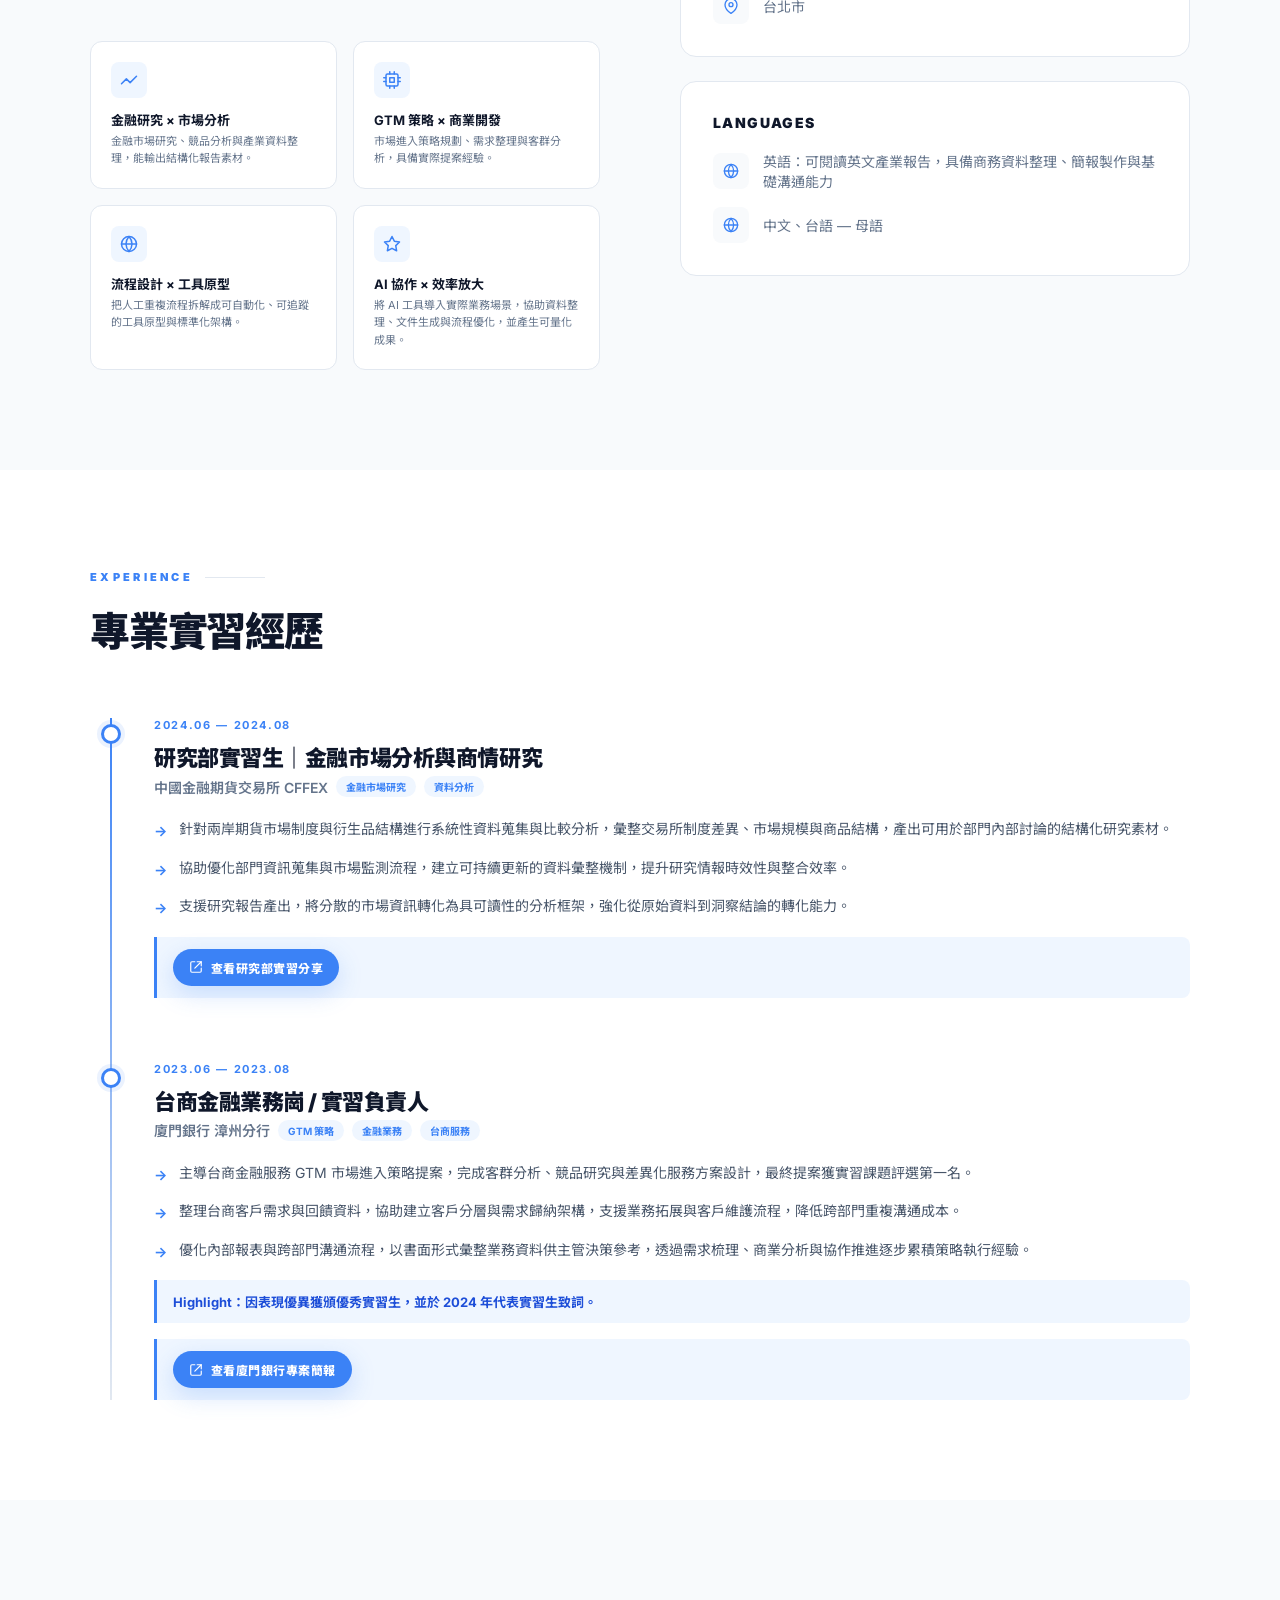
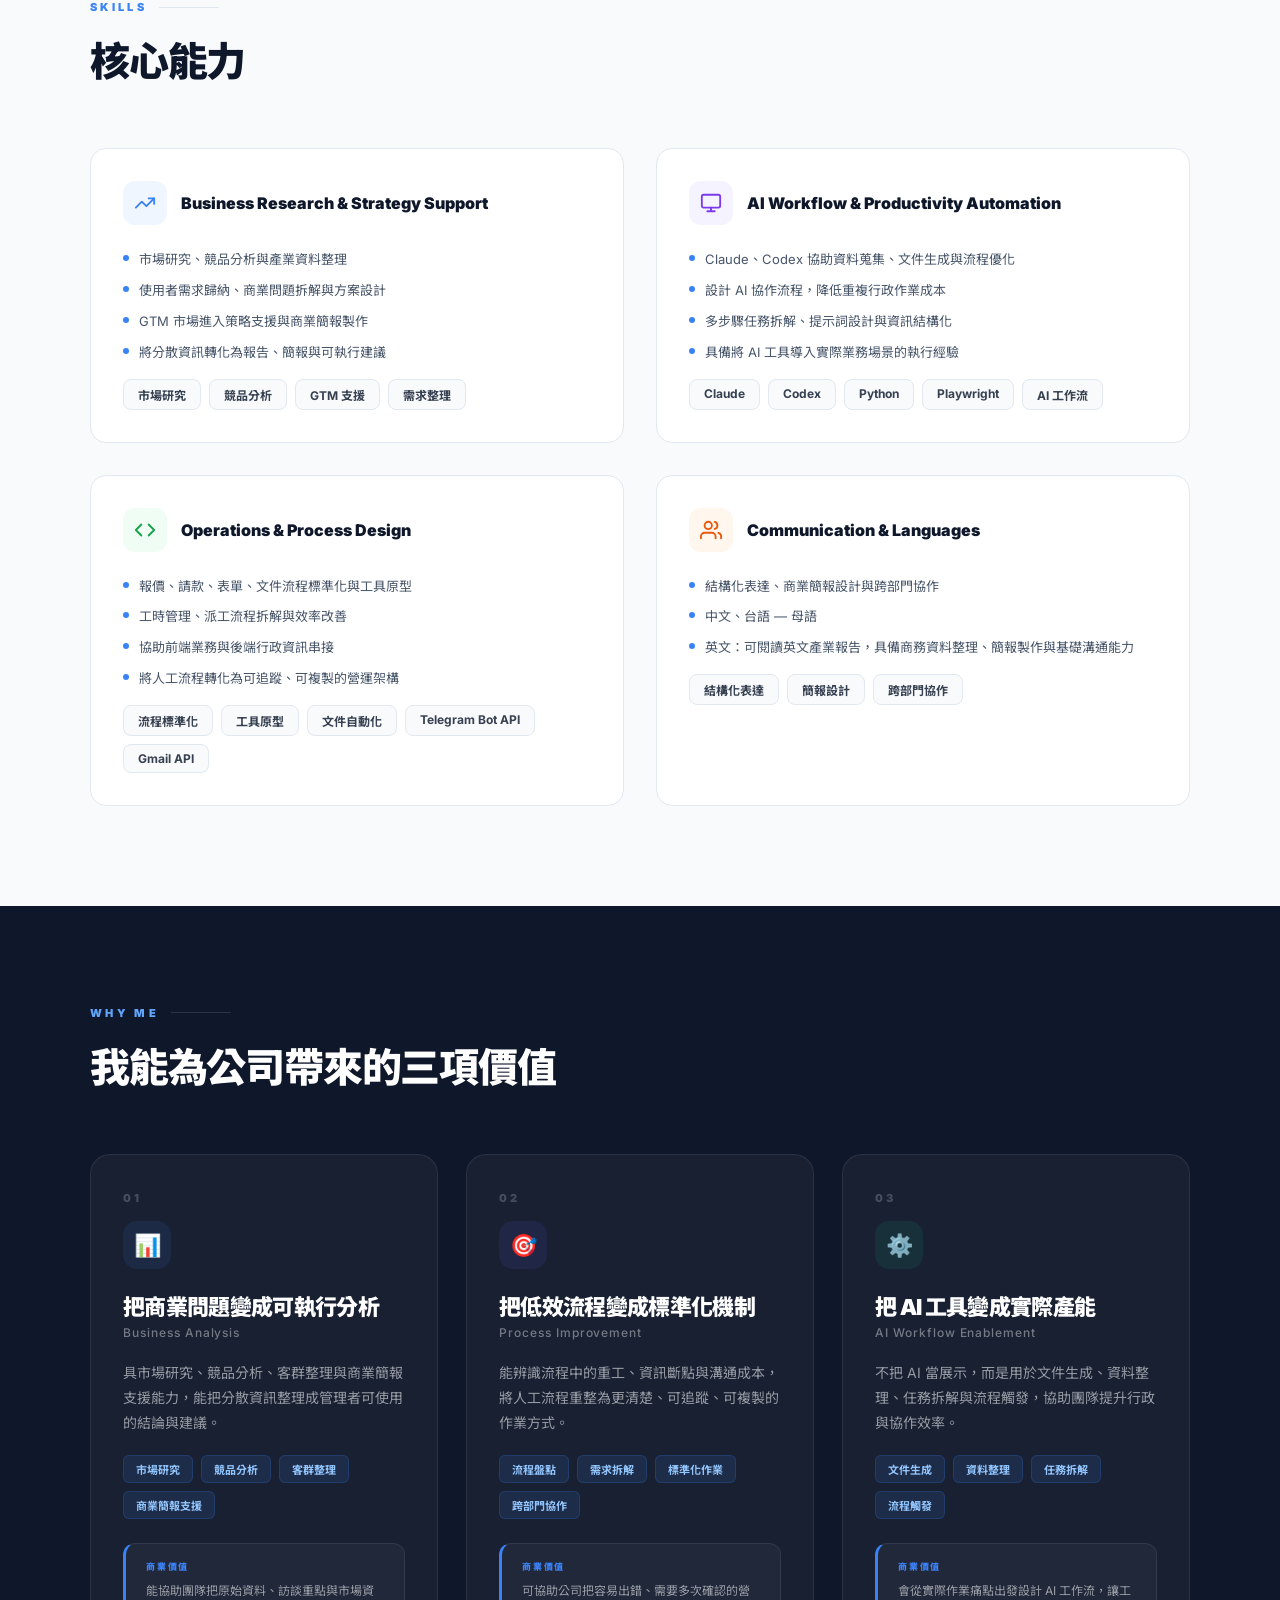
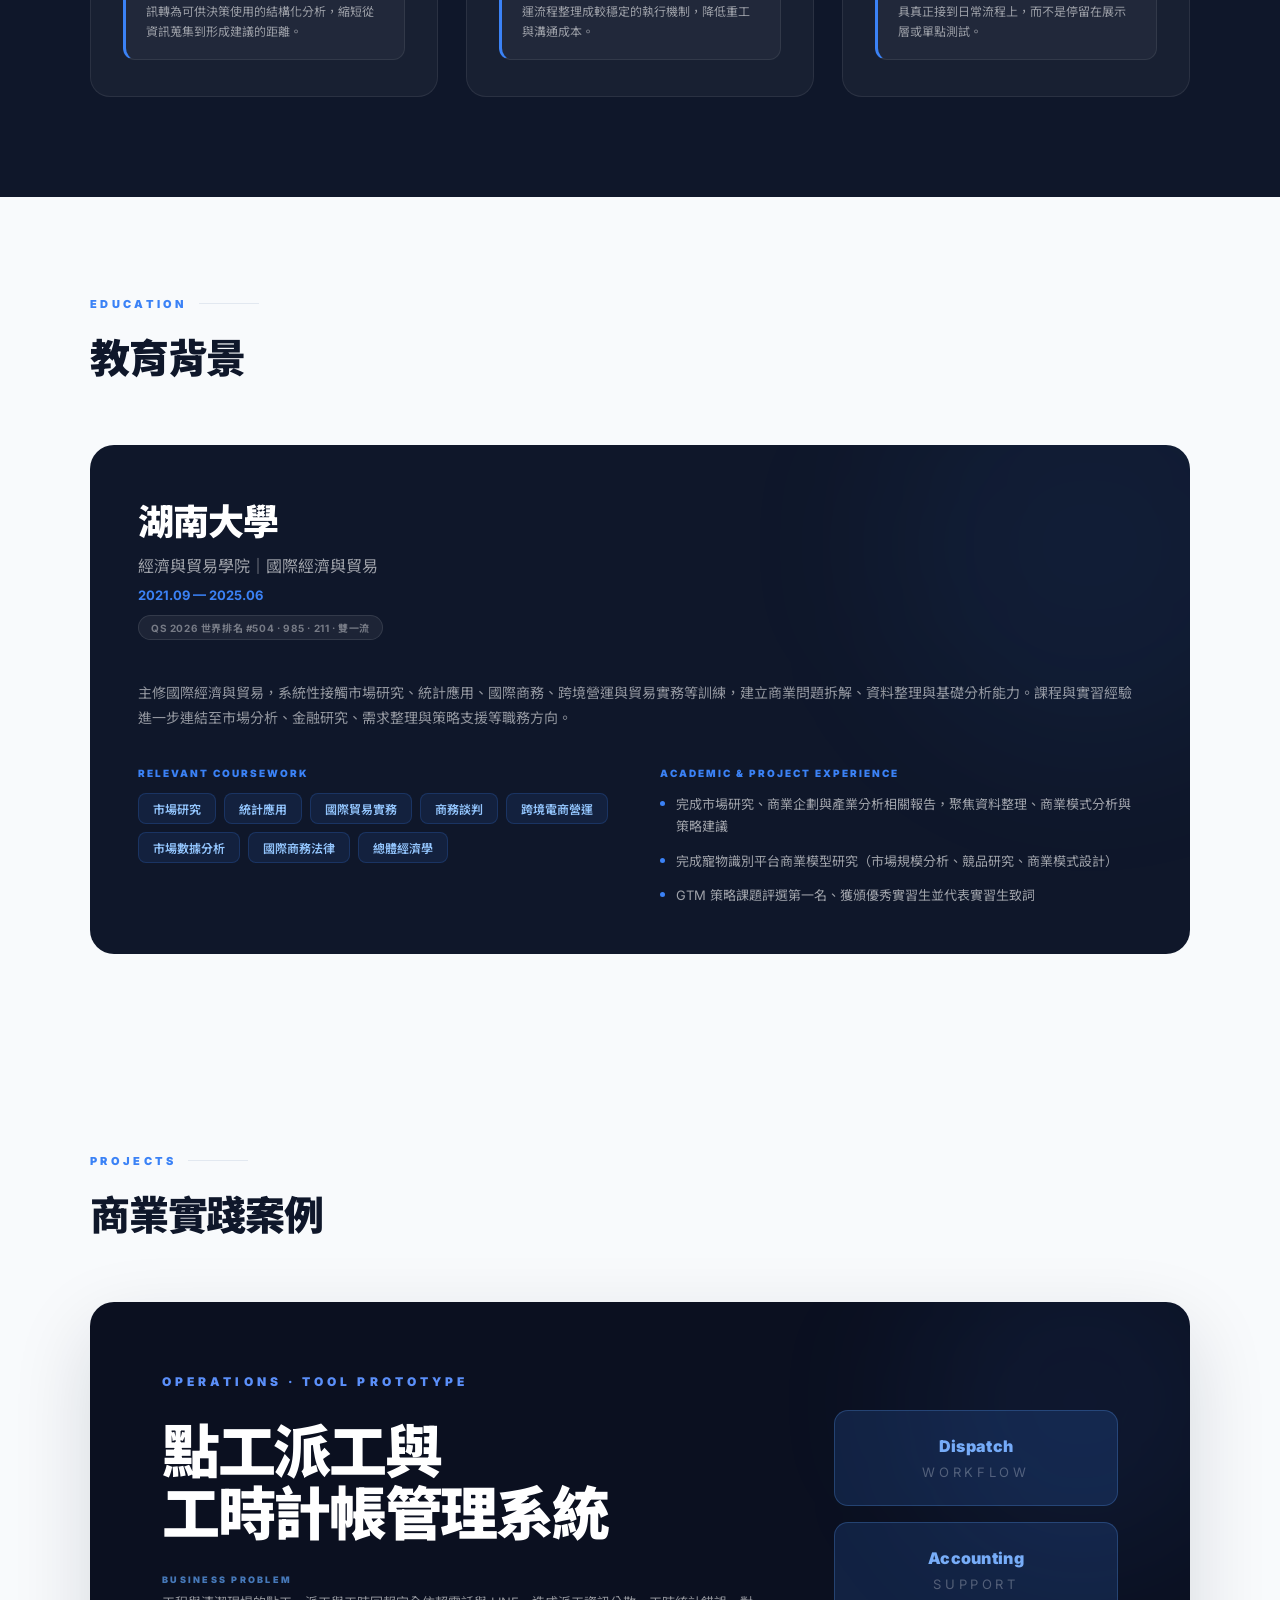
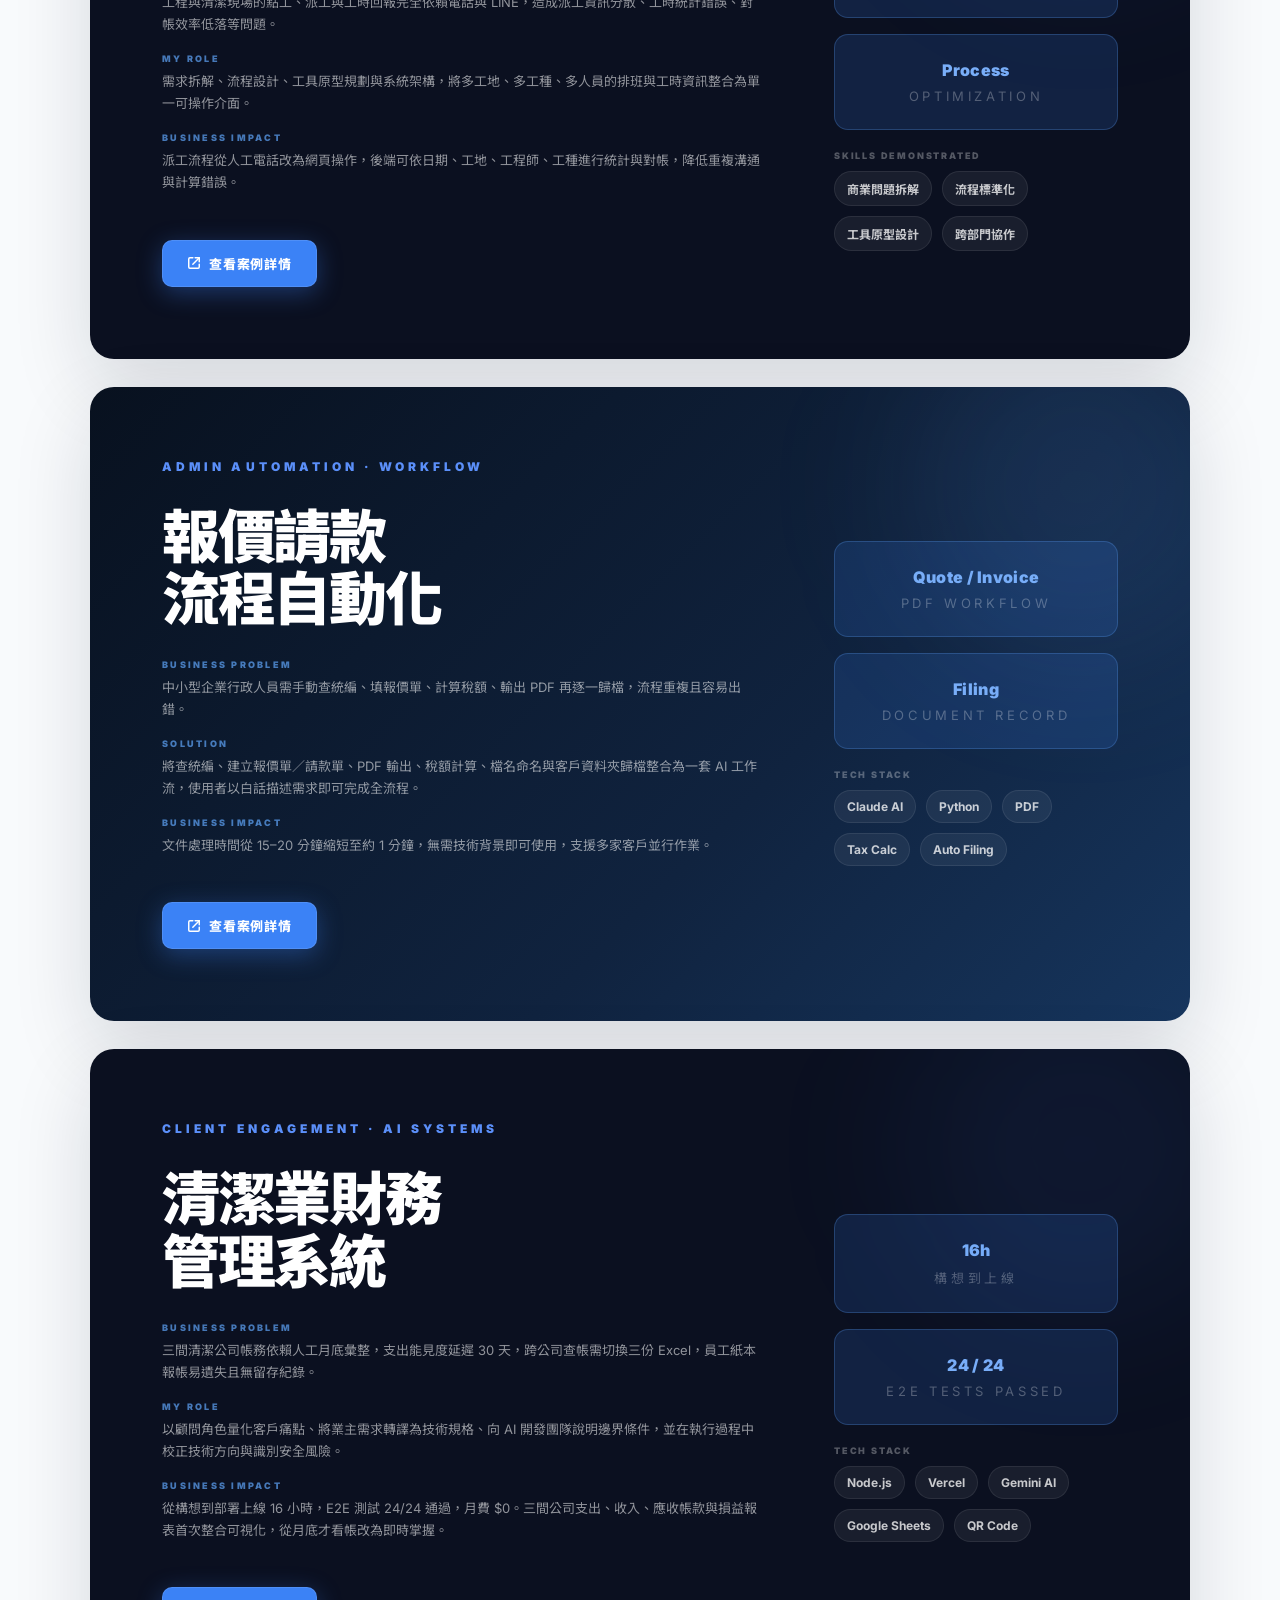
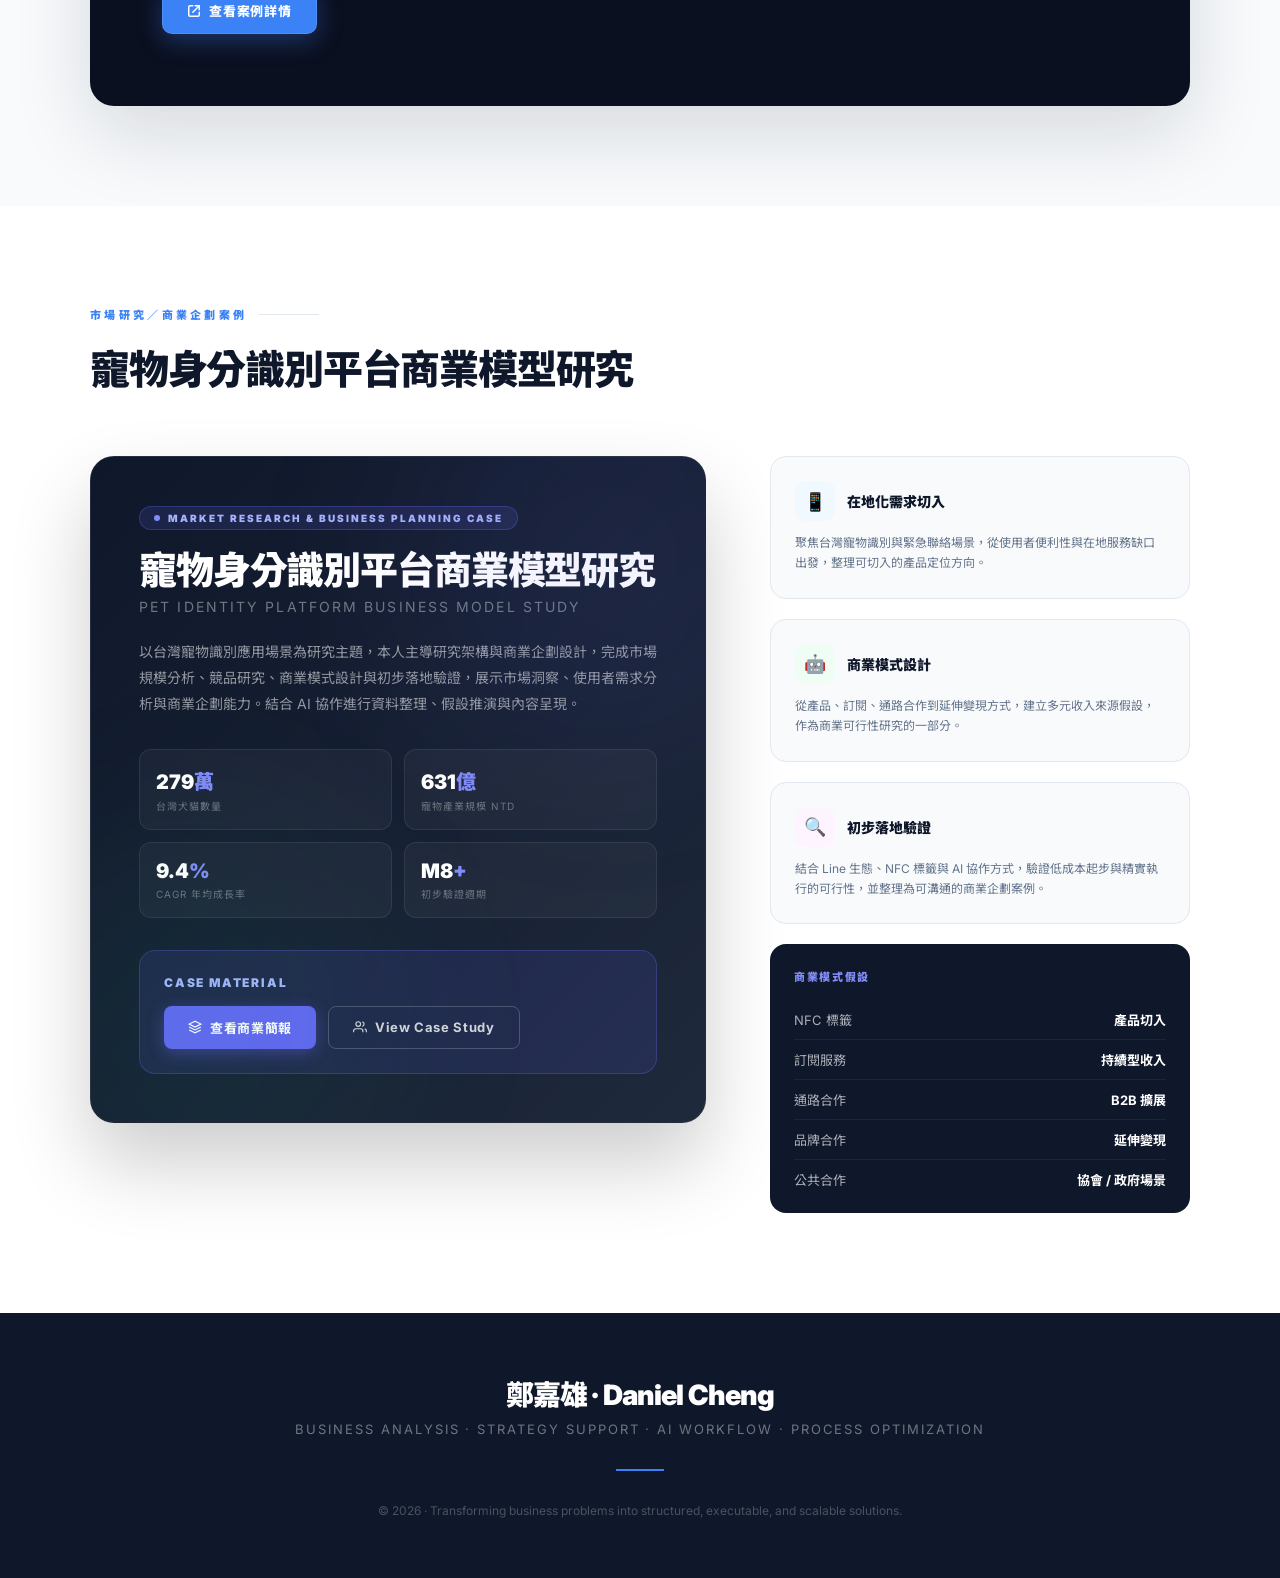
==== commit bb506e0d: "feat: 更新首頁專案卡片為清潔業財務管理系統 標題、Business Problem、My Role、Business Impact、 數字徽章與 Tech Stack 全部對齊案例詳情頁內容。 " ====
--- a/index.html
+++ b/index.html
@@ -486,19 +486,19 @@
       <div class="project-card fade-up">
         <div class="proj-glow"></div>
         <div>
-          <div class="proj-label">AI Workflow System · Integration</div>
-          <div class="proj-title">AI 行政<br>自動化系統</div>
+          <div class="proj-label">Client Engagement · AI Systems</div>
+          <div class="proj-title">清潔業財務<br>管理系統</div>
           <div class="proj-case-section">
             <div class="proj-case-label">Business Problem</div>
-            <div class="proj-case-text">中小企業行政作業分散在多個工具之間：客戶資料查詢、文件填寫、PDF 輸出、郵件草稿建立、檔案歸檔各自獨立，需跨工具切換且耗時。</div>
-          </div>
-          <div class="proj-case-section">
-            <div class="proj-case-label">Solution</div>
-            <div class="proj-case-text">整合 Claude AI、Telegram Bot、Gmail API 與本機 Python 模組，建立可遠端觸發的 AI 工作流，讓使用者透過手機輸入需求，由 Claude 解析任務並觸發本機執行全流程。</div>
+            <div class="proj-case-text">三間清潔公司帳務依賴人工月底彙整，支出能見度延遲 30 天，跨公司查帳需切換三份 Excel，員工紙本報帳易遺失且無留存紀錄。</div>
+          </div>
+          <div class="proj-case-section">
+            <div class="proj-case-label">My Role</div>
+            <div class="proj-case-text">以顧問角色量化客戶痛點、將業主需求轉譯為技術規格、向 AI 開發團隊說明邊界條件，並在執行過程中校正技術方向與識別安全風險。</div>
           </div>
           <div class="proj-case-section">
             <div class="proj-case-label">Business Impact</div>
-            <div class="proj-case-text">整體行政作業時間縮短約 90%，文件產出、郵件草稿與客戶歸檔可在 1 分鐘內完成遠端觸發，將分散行政任務轉化為可重複執行的系統。</div>
+            <div class="proj-case-text">從構想到部署上線 16 小時，E2E 測試 24/24 通過，月費 $0。三間公司支出、收入、應收帳款與損益報表首次整合可視化，從月底才看帳改為即時掌握。</div>
           </div>
           <a href="ai-admin-automation-slides.html" class="proj-cta-btn" target="_blank" rel="noopener">
             <svg viewBox="0 0 24 24"><path d="M14 3h7v7"/><path d="M10 14L21 3"/><path d="M21 14v5a2 2 0 0 1-2 2H5a2 2 0 0 1-2-2V5a2 2 0 0 1 2-2h5"/></svg>
@@ -507,16 +507,16 @@
         </div>
         <div>
           <div class="proj-badge" style="margin-bottom:16px">
-            <div class="proj-badge-val">90%</div>
-            <div class="proj-badge-label">Time Reduced</div>
+            <div class="proj-badge-val">16h</div>
+            <div class="proj-badge-label">構想到上線</div>
           </div>
           <div class="proj-badge" style="margin-bottom:16px">
-            <div class="proj-badge-val">Remote Trigger</div>
-            <div class="proj-badge-label">Mobile → Local PC</div>
+            <div class="proj-badge-val">24 / 24</div>
+            <div class="proj-badge-label">E2E Tests Passed</div>
           </div>
           <div class="proj-skills-label">Tech Stack</div>
           <div class="proj-tech-stack">
-            <span>Python</span><span>Claude AI</span><span>Playwright</span><span>MCP</span><span>Telegram Bot API</span><span>Gmail API</span>
+            <span>Node.js</span><span>Vercel</span><span>Gemini AI</span><span>Google Sheets</span><span>QR Code</span>
           </div>
         </div>
       </div>
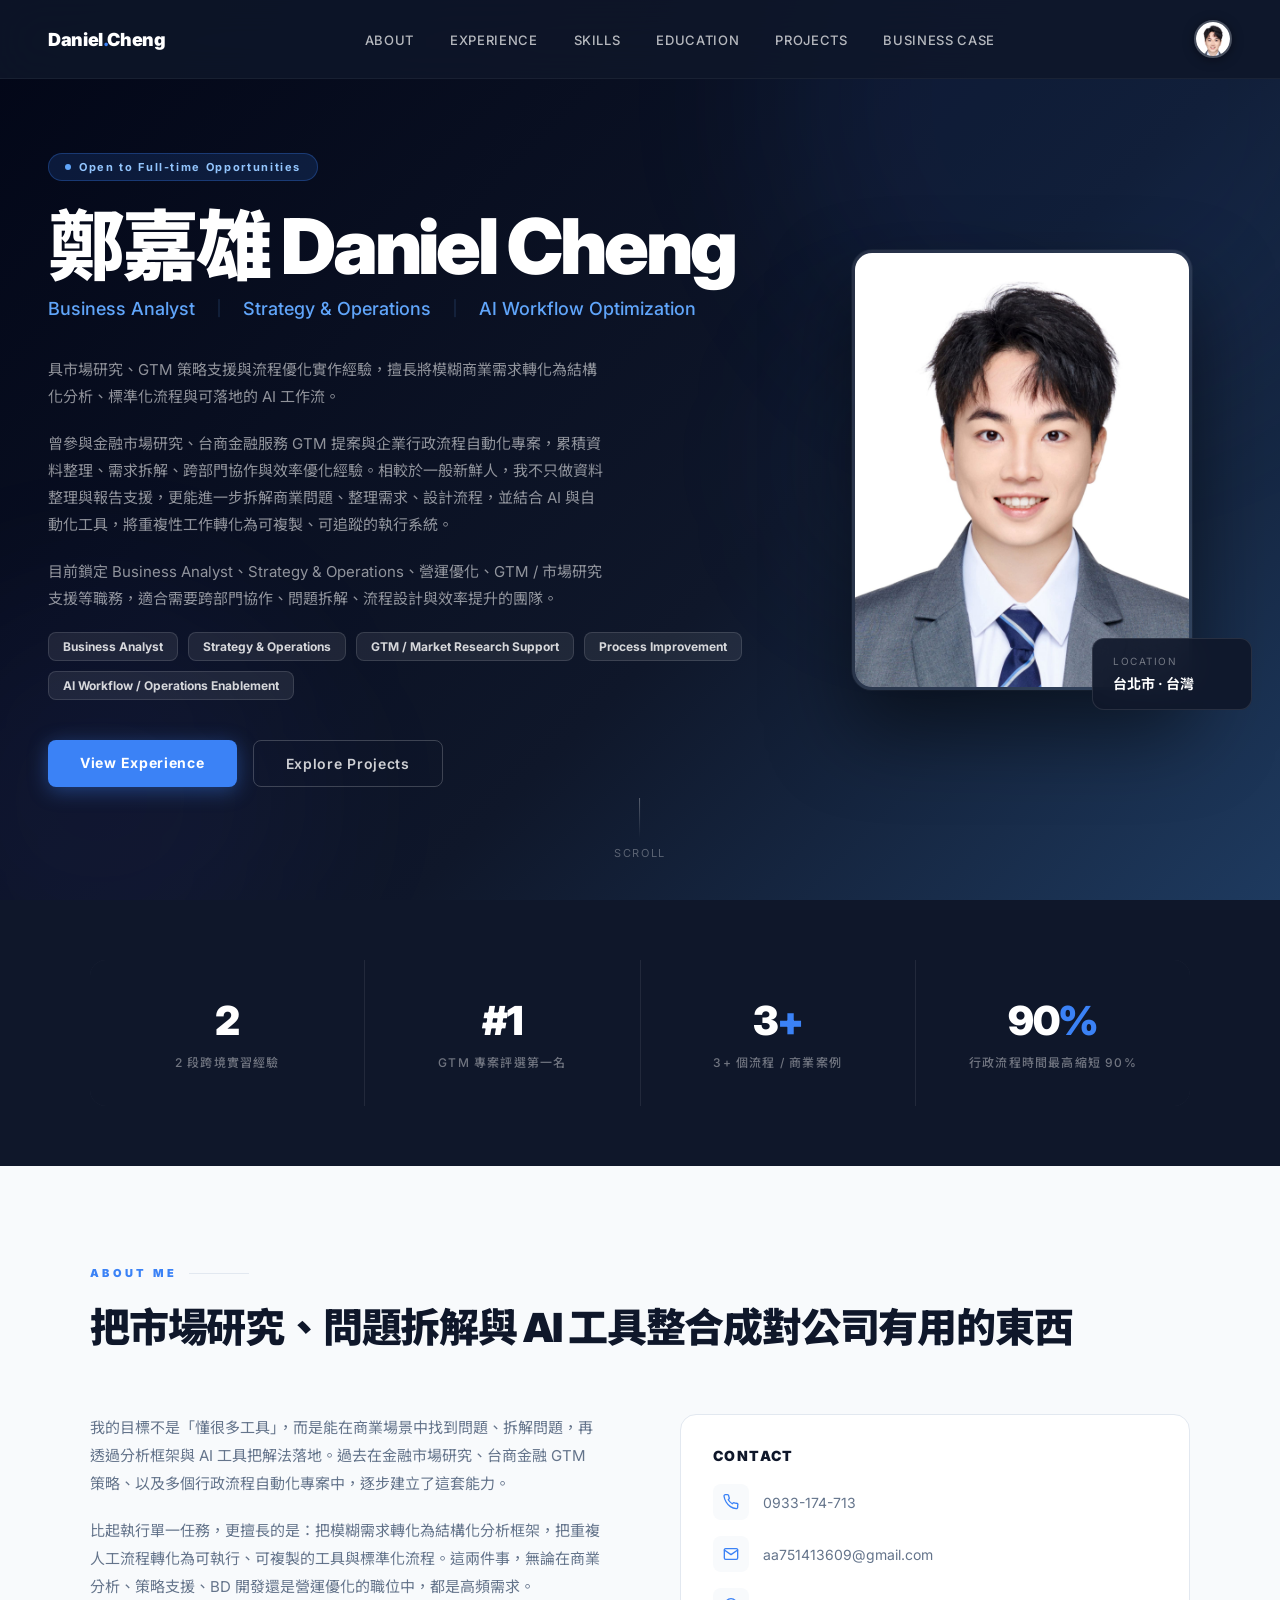
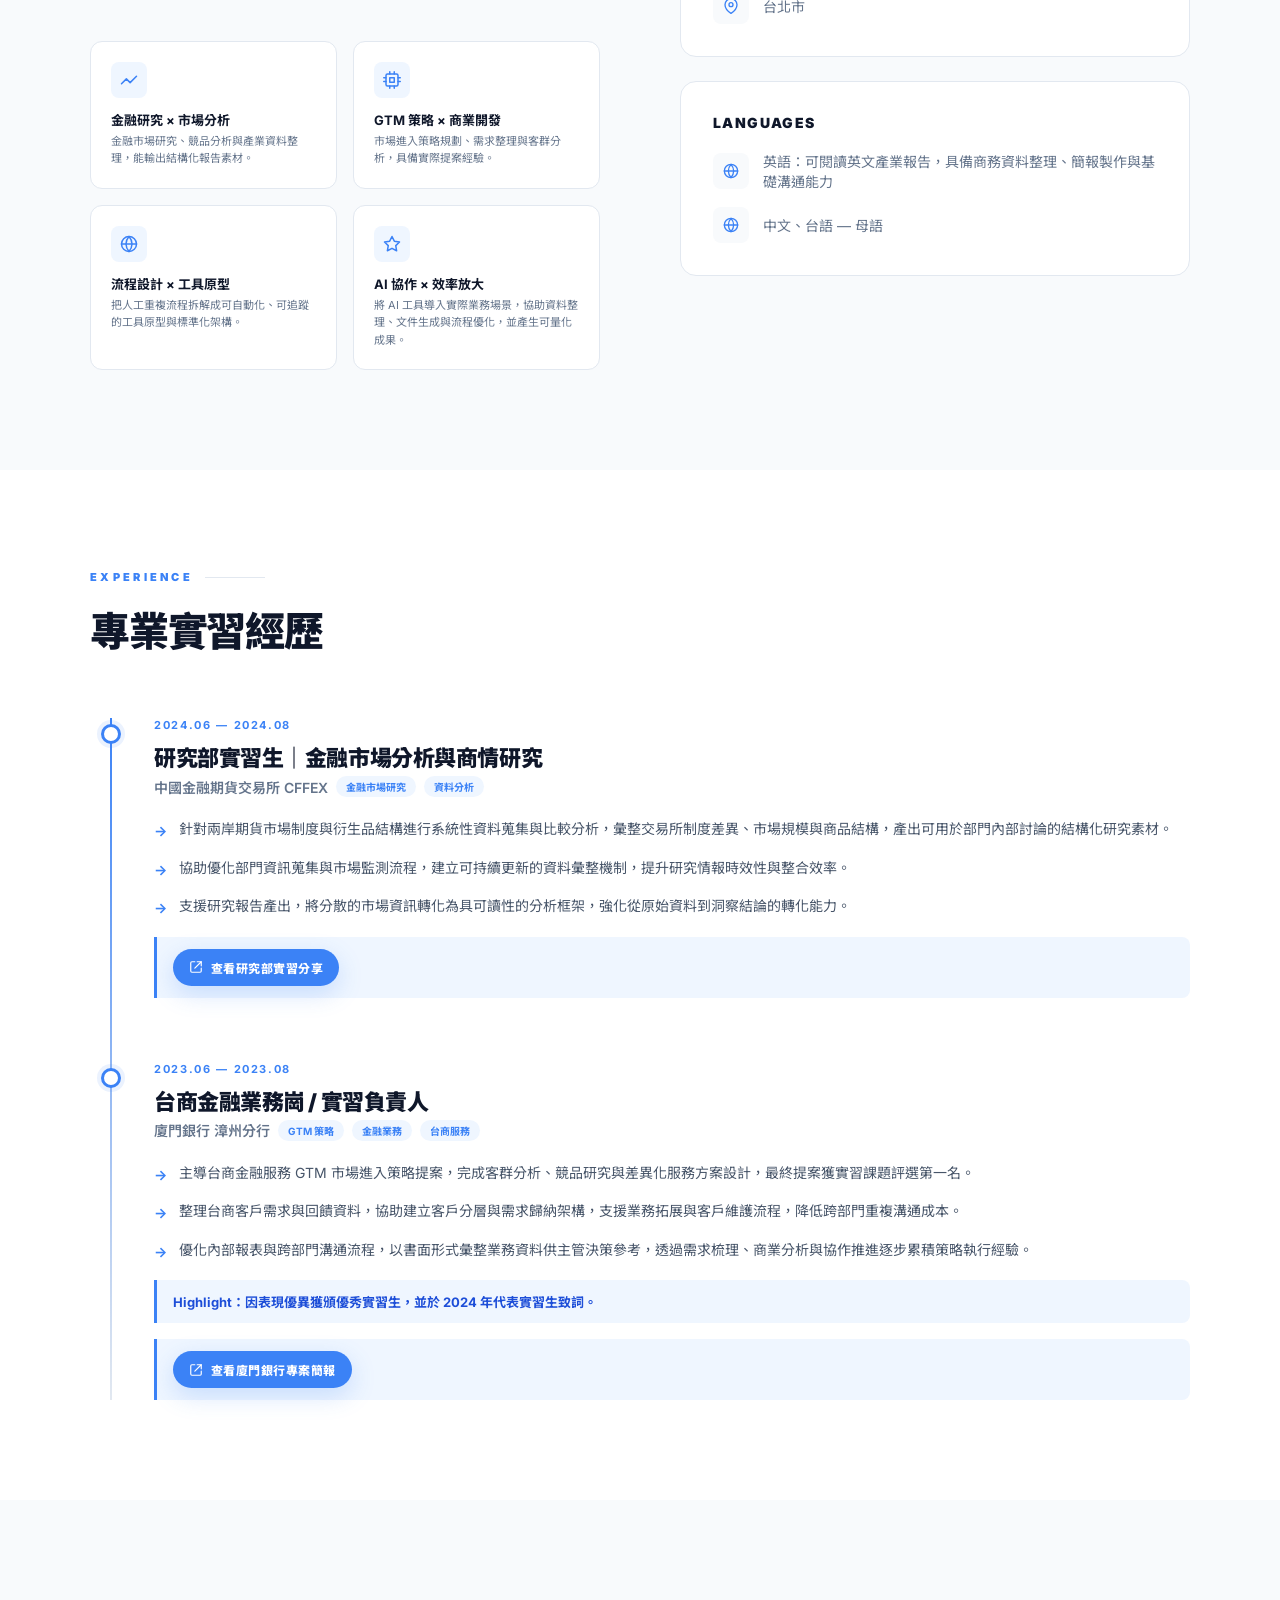
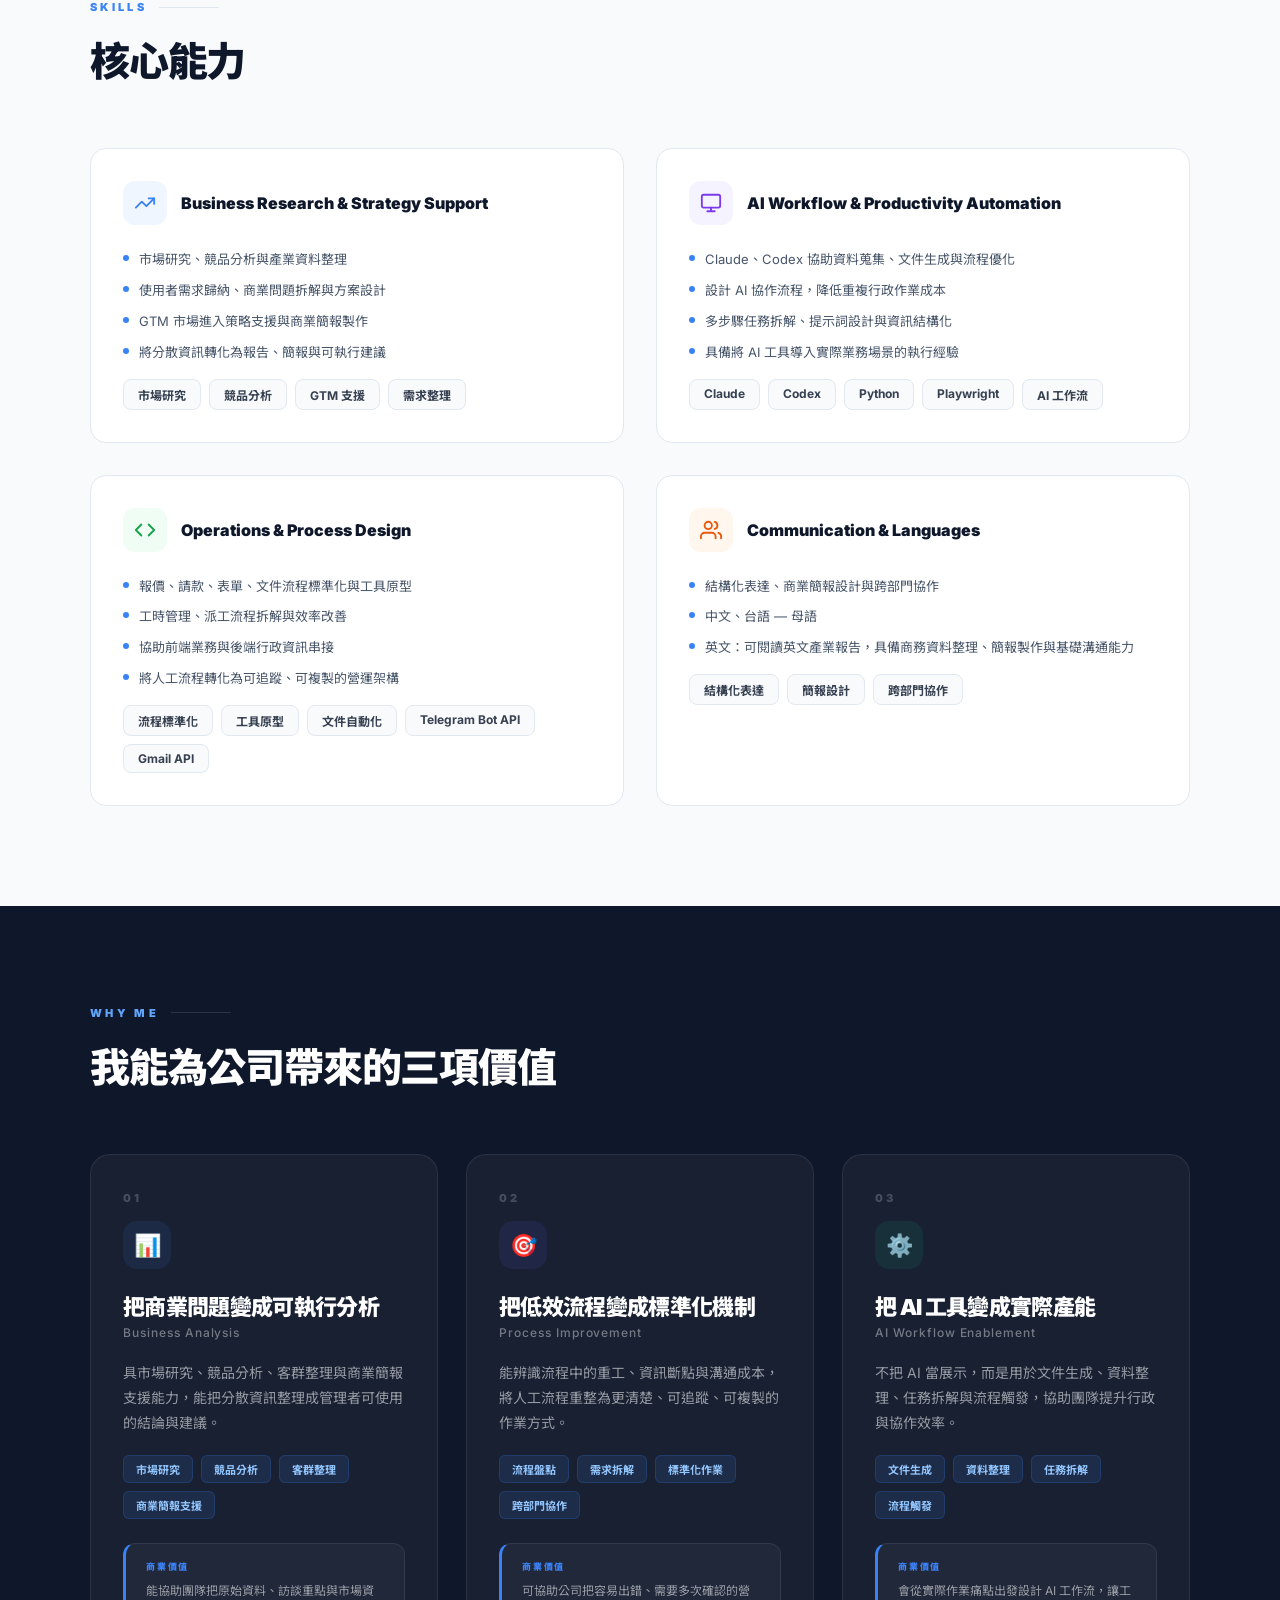
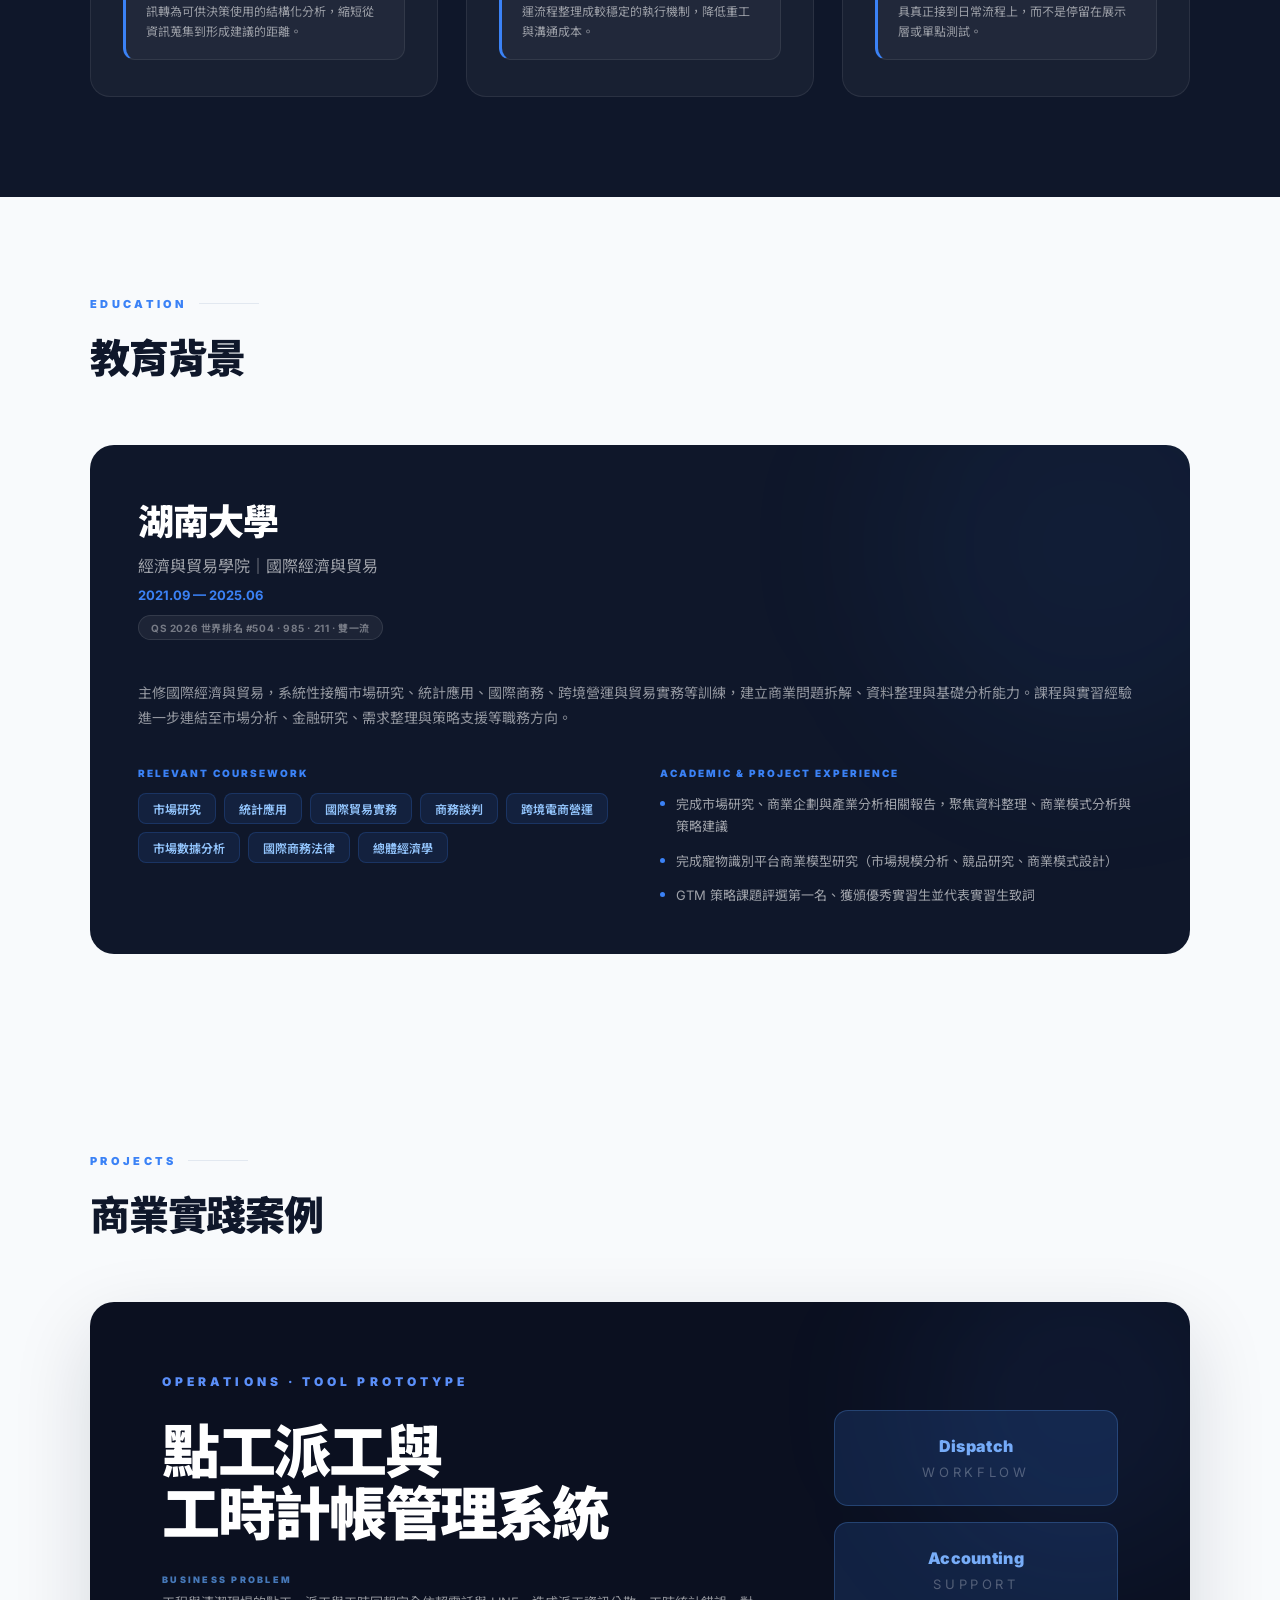
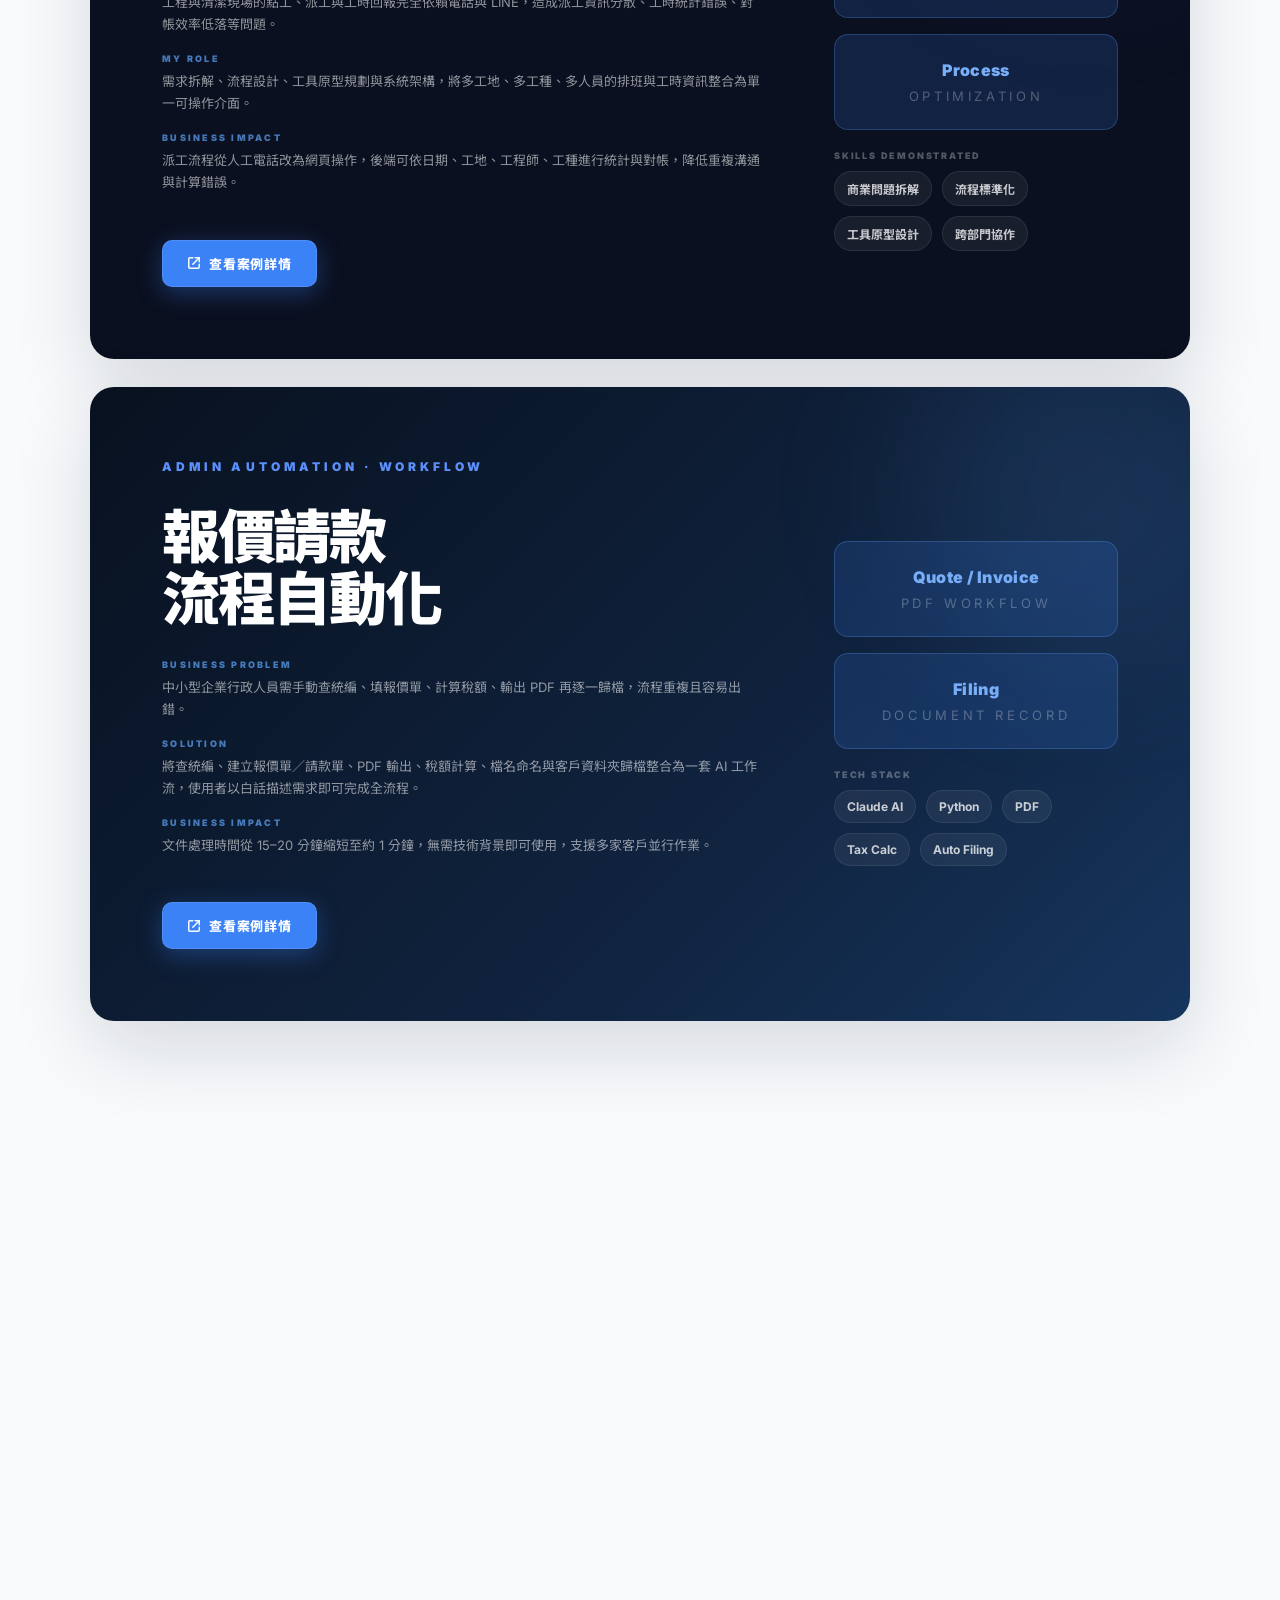
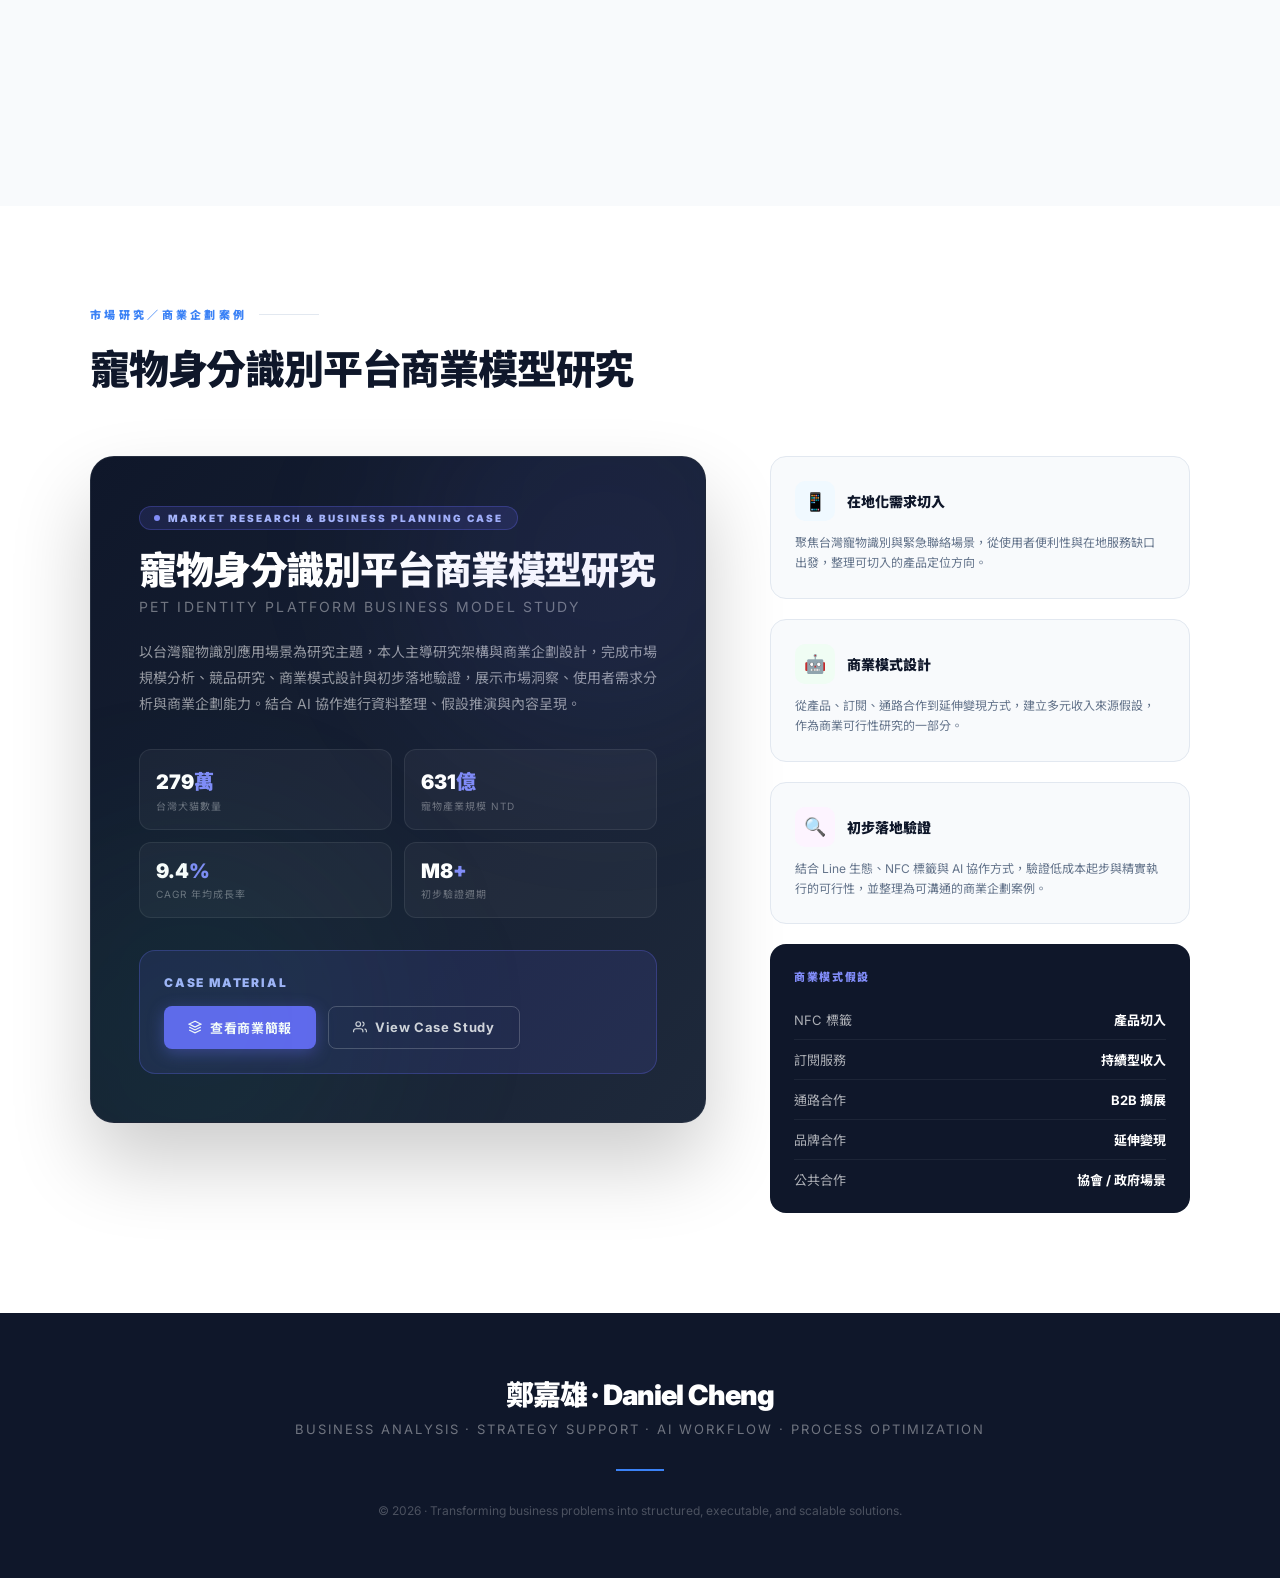
==== commit cc708e32: "feat: 移除清潔業字樣，改為財務管理系統 Co-Authored-By: Claude Sonnet 4.6 <noreply@anthropic.com>" ====
--- a/index.html
+++ b/index.html
@@ -487,7 +487,7 @@
         <div class="proj-glow"></div>
         <div>
           <div class="proj-label">Client Engagement · AI Systems</div>
-          <div class="proj-title">清潔業財務<br>管理系統</div>
+          <div class="proj-title">財務管理<br>系統</div>
           <div class="proj-case-section">
             <div class="proj-case-label">Business Problem</div>
             <div class="proj-case-text">三間清潔公司帳務依賴人工月底彙整，支出能見度延遲 30 天，跨公司查帳需切換三份 Excel，員工紙本報帳易遺失且無留存紀錄。</div>
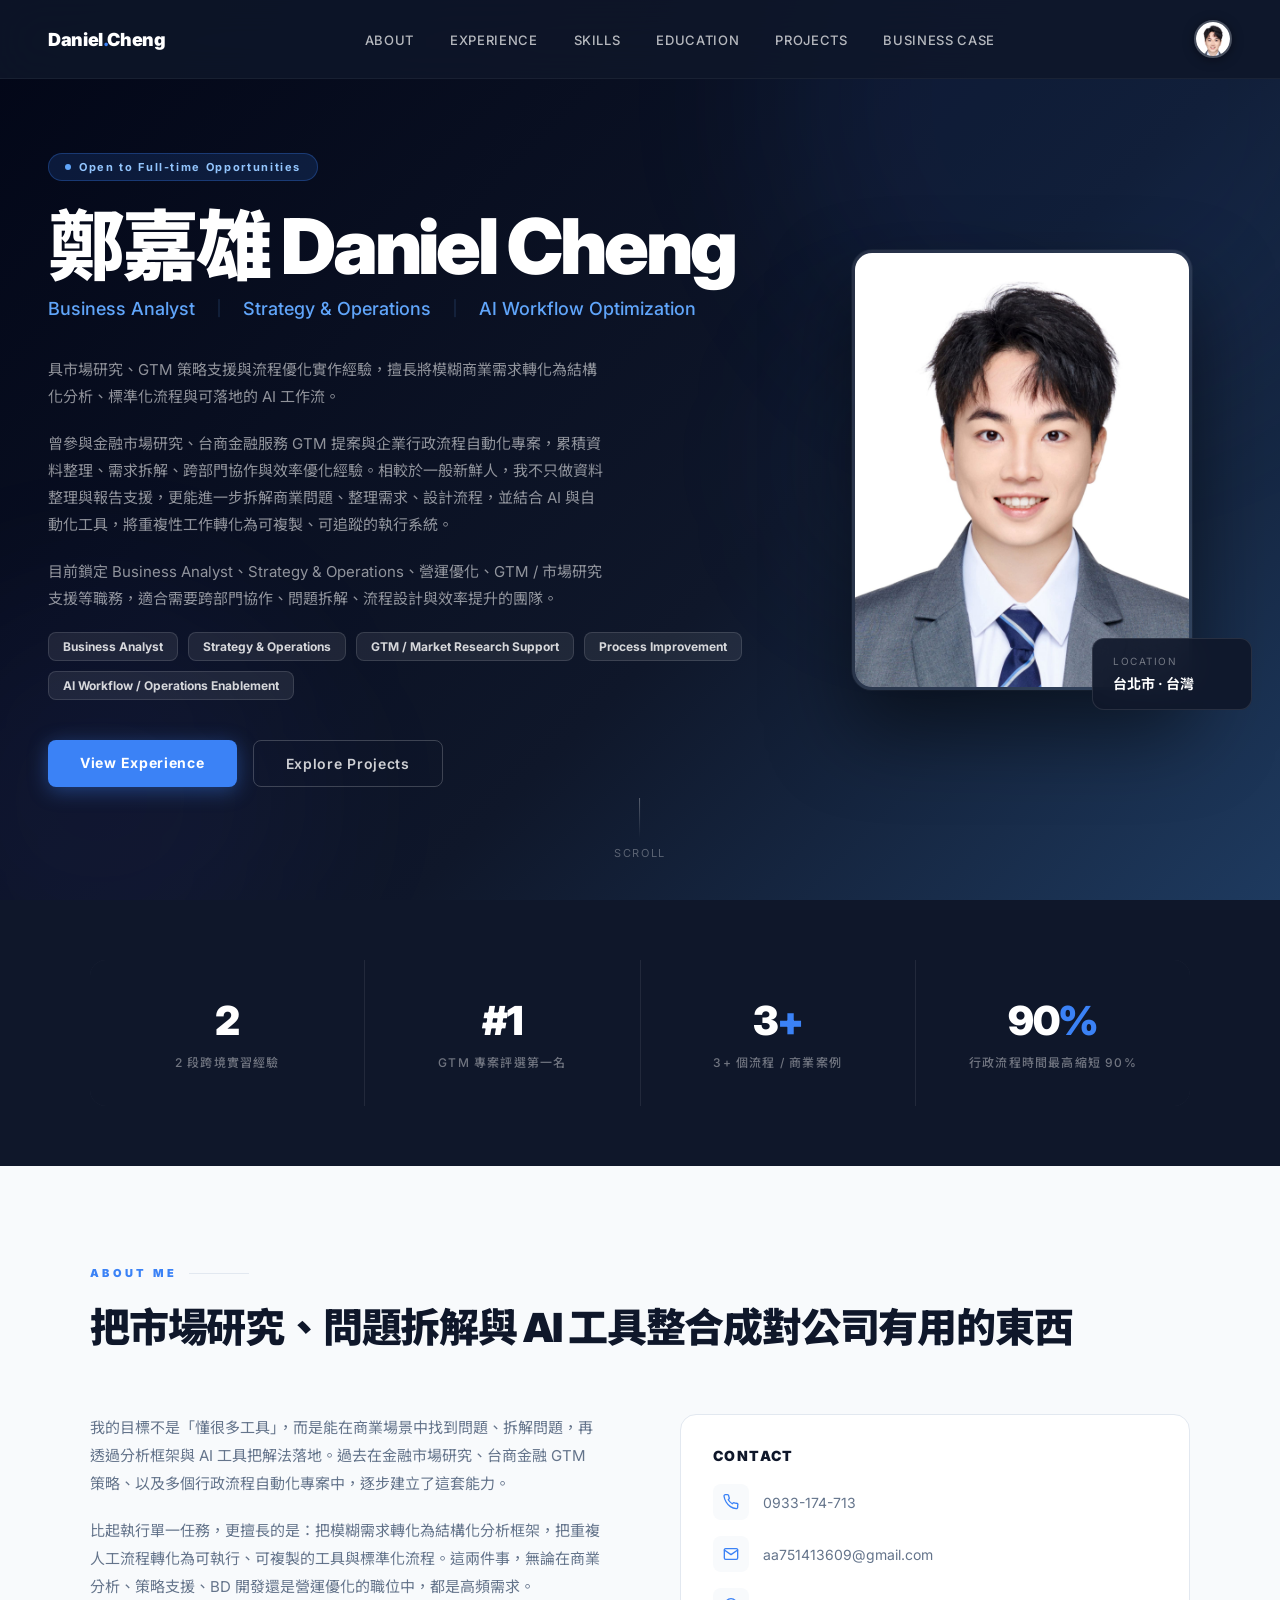
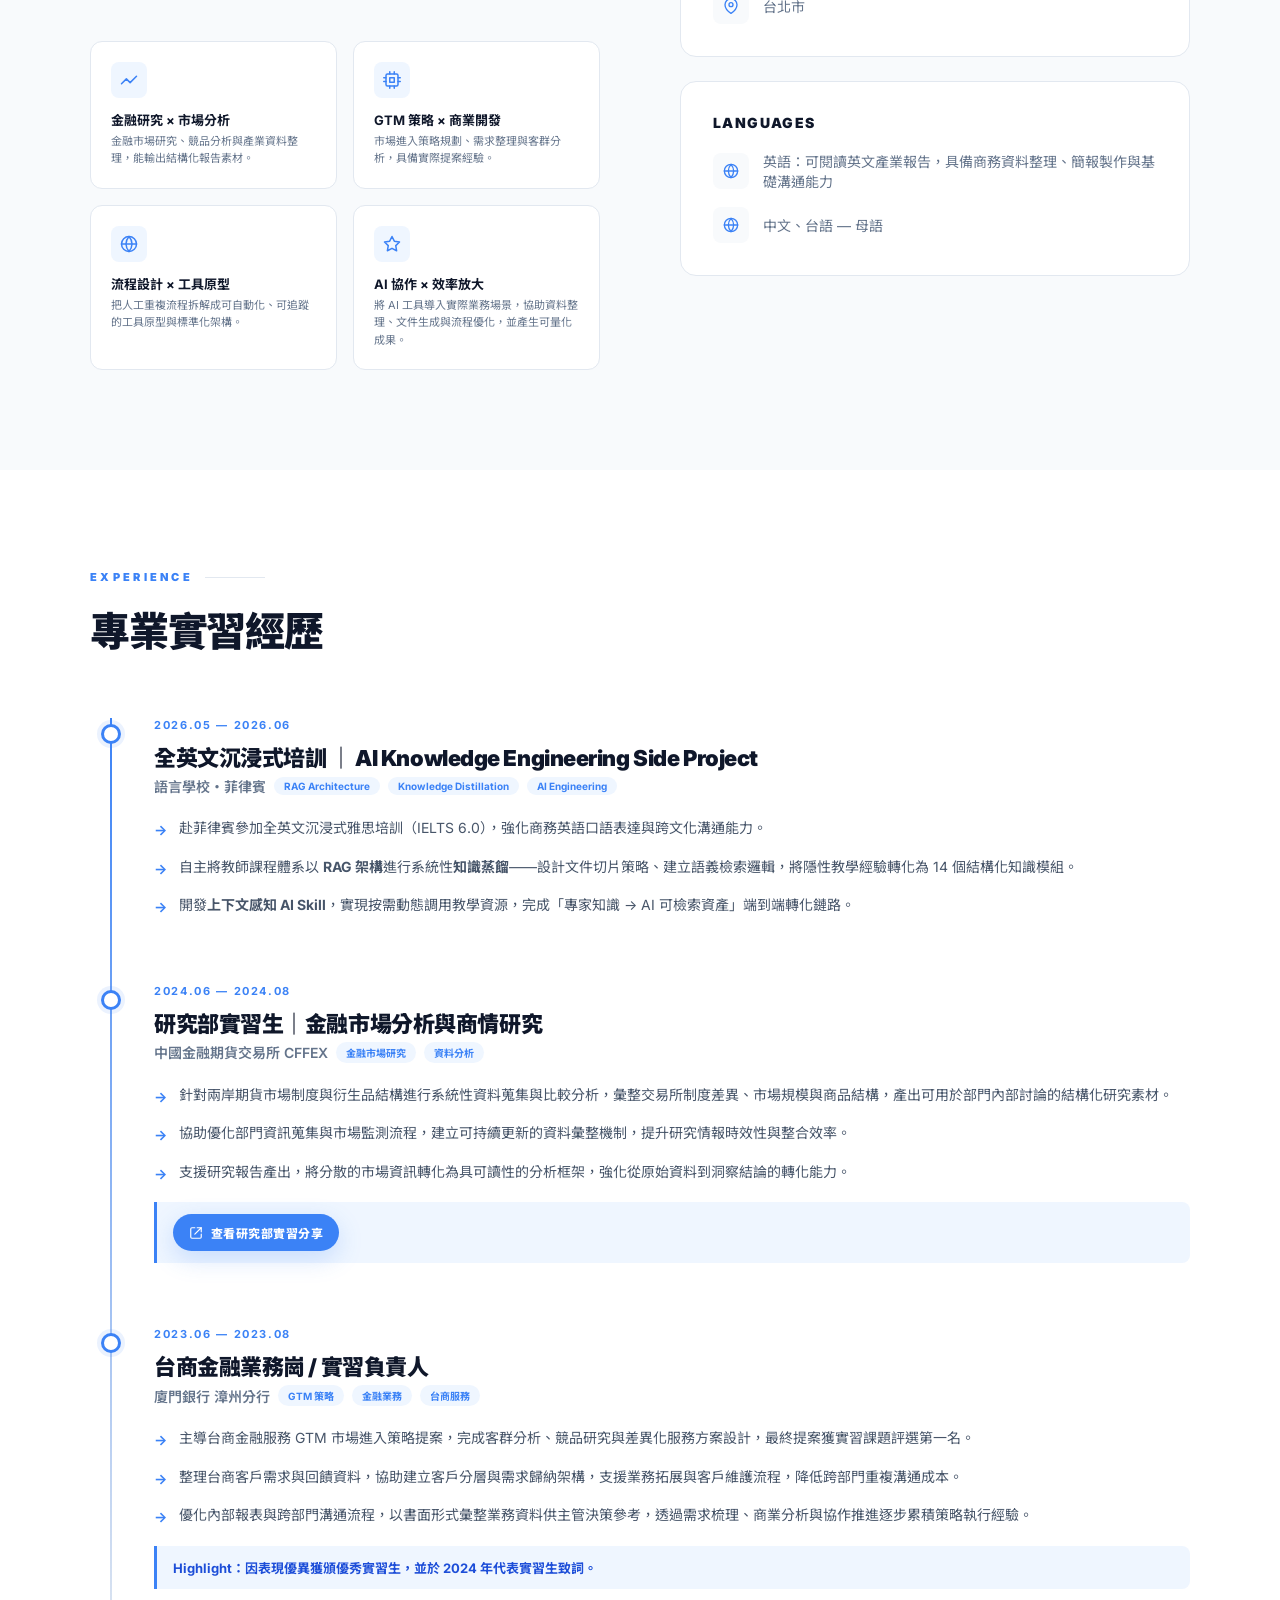
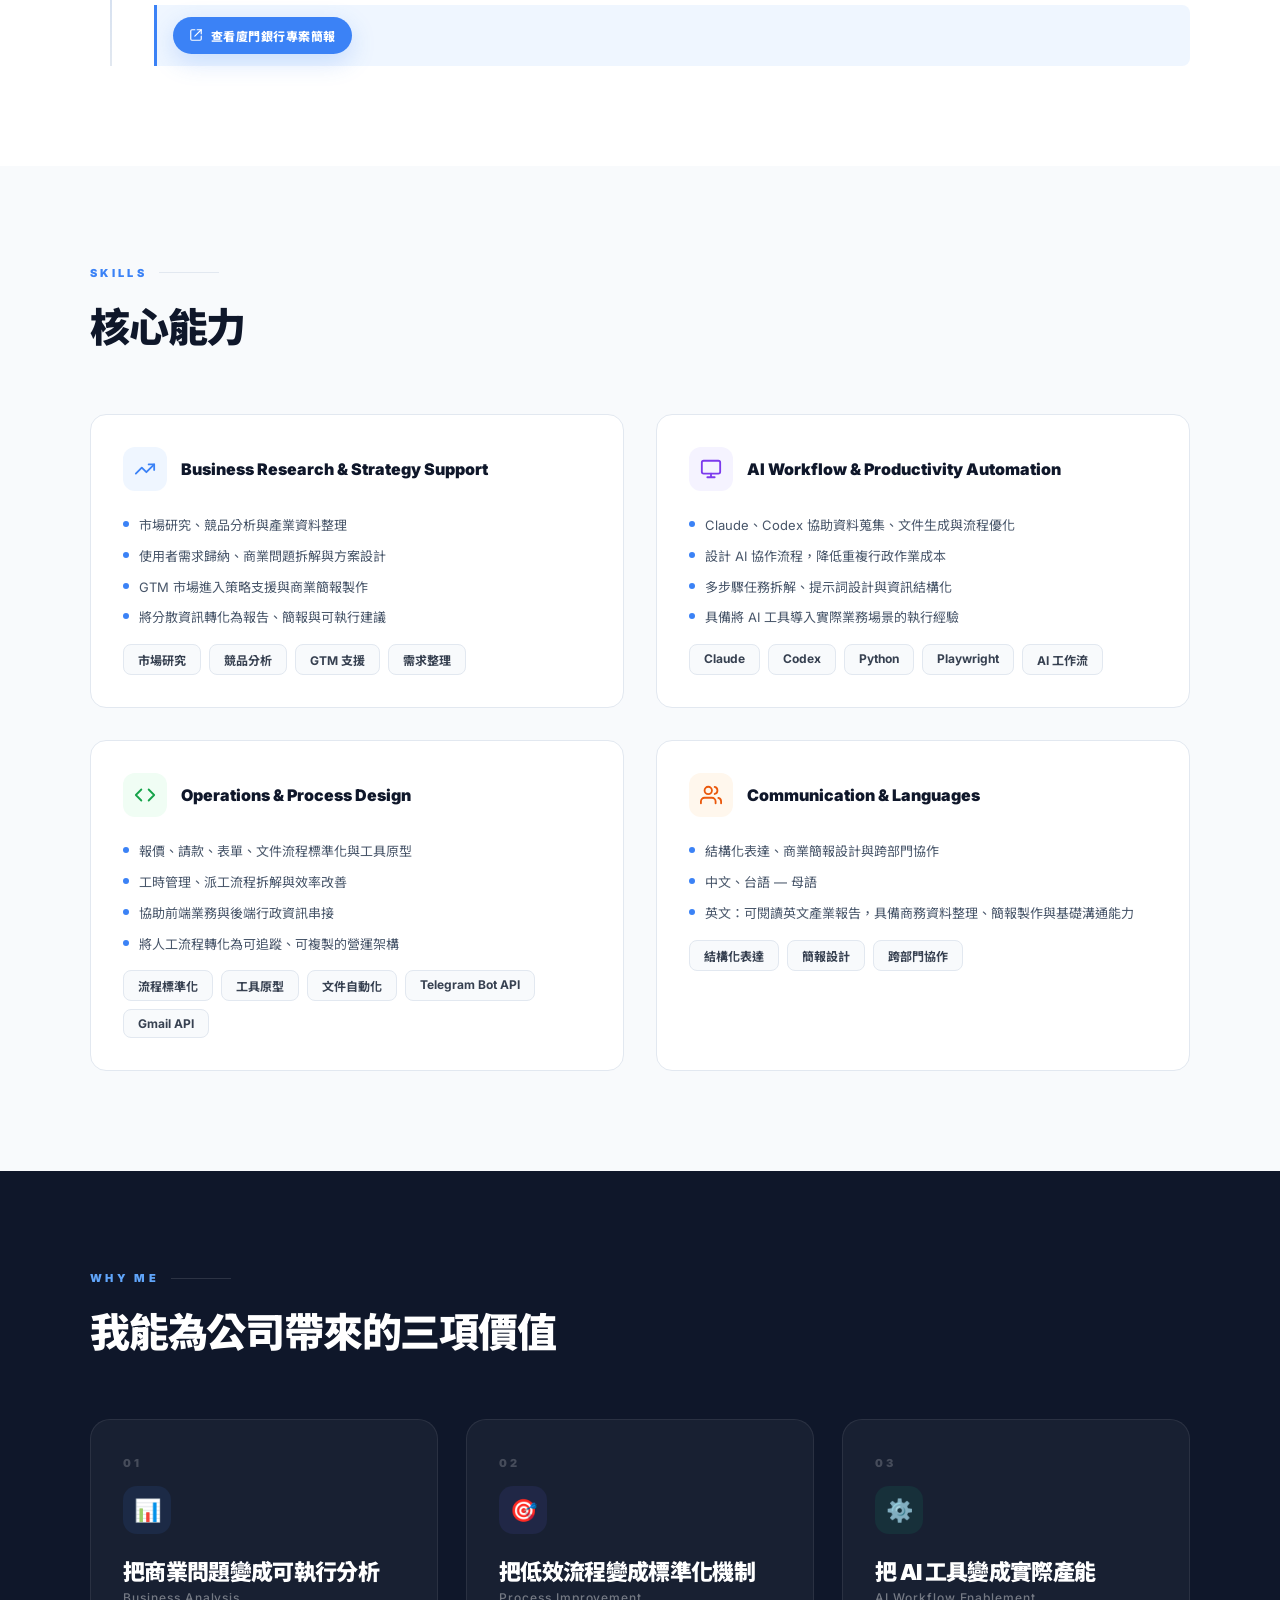
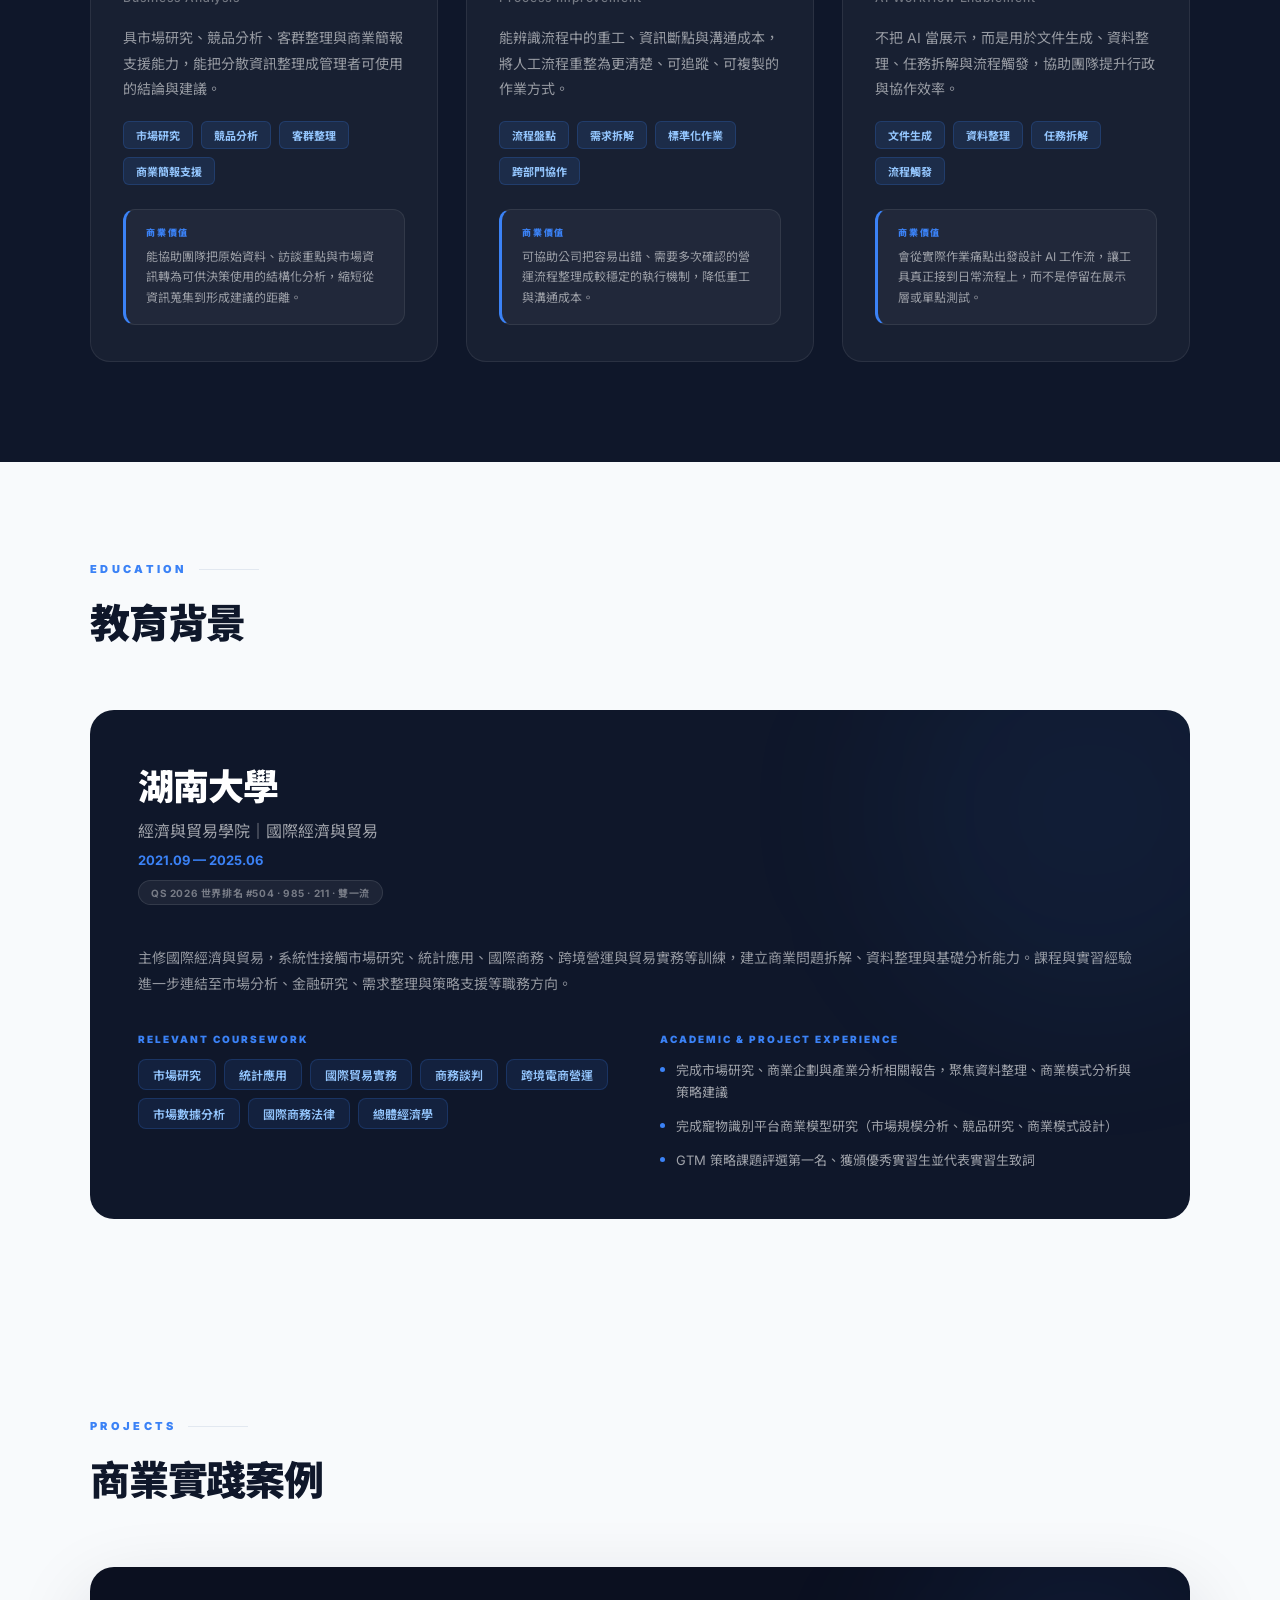
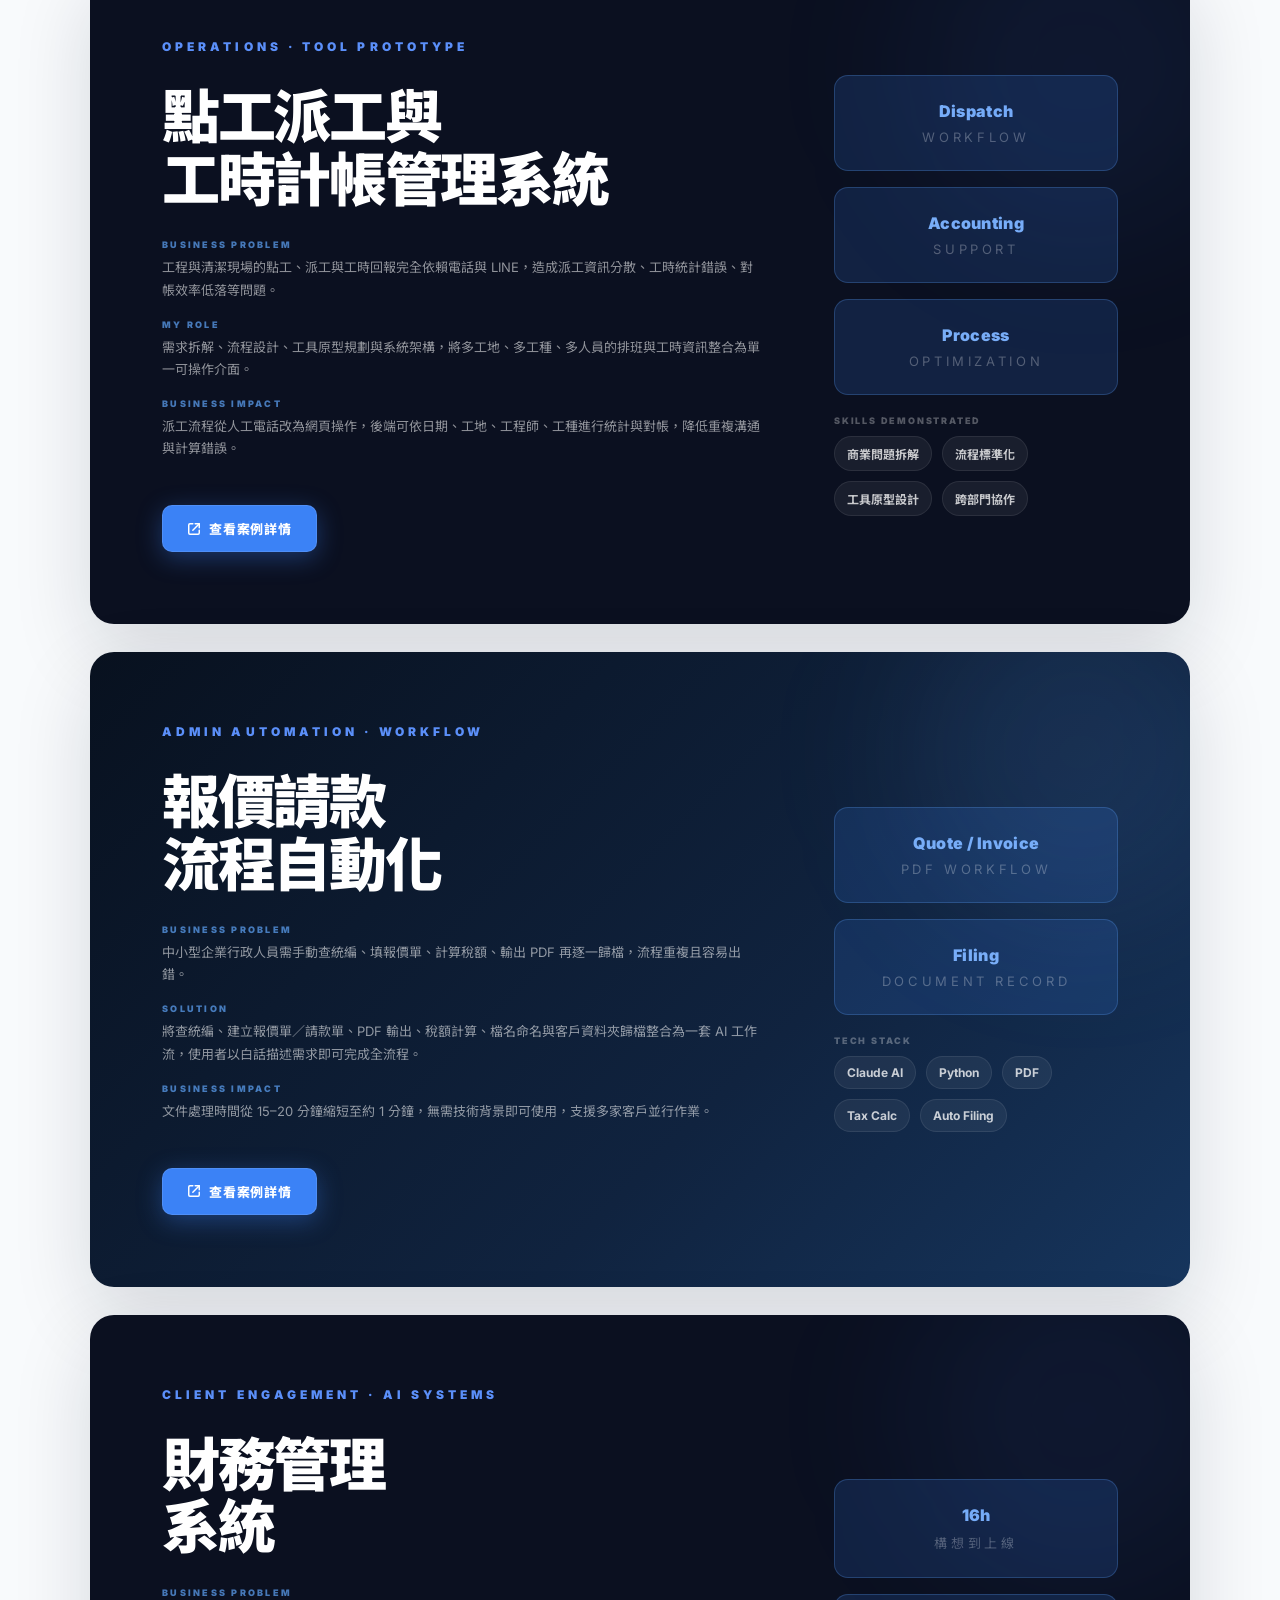
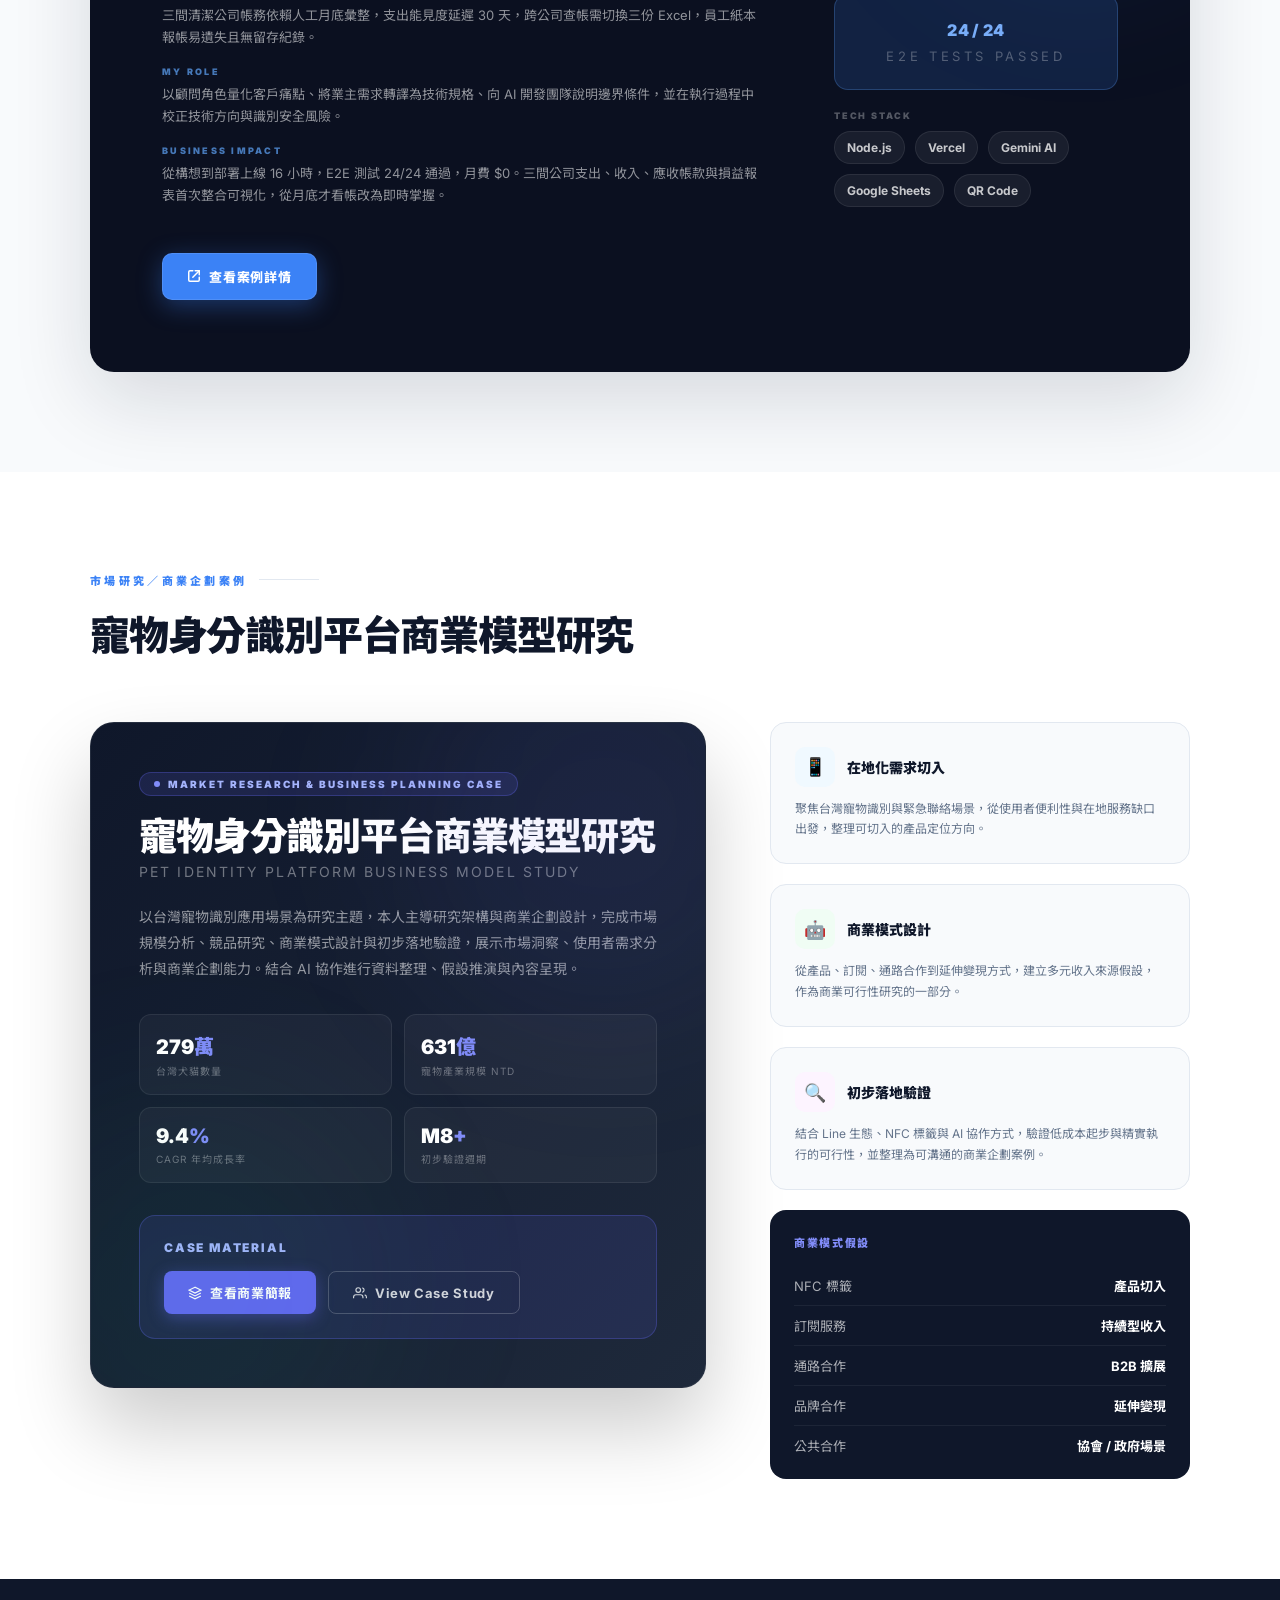
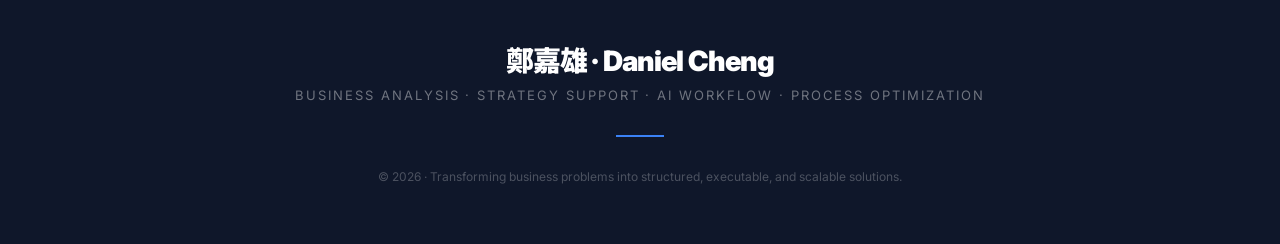
==== commit bc06074d: "feat: add Philippines RAG knowledge distillation experience to timeline" ====
--- a/index.html
+++ b/index.html
@@ -183,6 +183,18 @@
 
       <div class="exp-item fade-up">
         <div class="exp-dot"></div>
+        <div class="exp-period">2026.05 — 2026.06</div>
+        <div class="exp-role">全英文沉浸式培訓 ｜ AI Knowledge Engineering Side Project</div>
+        <div class="exp-company">語言學校・菲律賓 <span class="exp-tag">RAG Architecture</span> <span class="exp-tag">Knowledge Distillation</span> <span class="exp-tag">AI Engineering</span></div>
+        <ul class="exp-points">
+          <li><span class="exp-bullet">→</span><span>赴菲律賓參加全英文沉浸式雅思培訓（IELTS 6.0），強化商務英語口語表達與跨文化溝通能力。</span></li>
+          <li><span class="exp-bullet">→</span><span>自主將教師課程體系以 <strong>RAG 架構</strong>進行系統性<strong>知識蒸餾</strong>——設計文件切片策略、建立語義檢索邏輯，將隱性教學經驗轉化為 14 個結構化知識模組。</span></li>
+          <li><span class="exp-bullet">→</span><span>開發<strong>上下文感知 AI Skill</strong>，實現按需動態調用教學資源，完成「專家知識 → AI 可檢索資產」端到端轉化鏈路。</span></li>
+        </ul>
+      </div>
+
+      <div class="exp-item fade-up">
+        <div class="exp-dot"></div>
         <div class="exp-period">2024.06 — 2024.08</div>
         <div class="exp-role">研究部實習生｜金融市場分析與商情研究</div>
         <div class="exp-company">中國金融期貨交易所 CFFEX <span class="exp-tag">金融市場研究</span> <span class="exp-tag">資料分析</span></div>
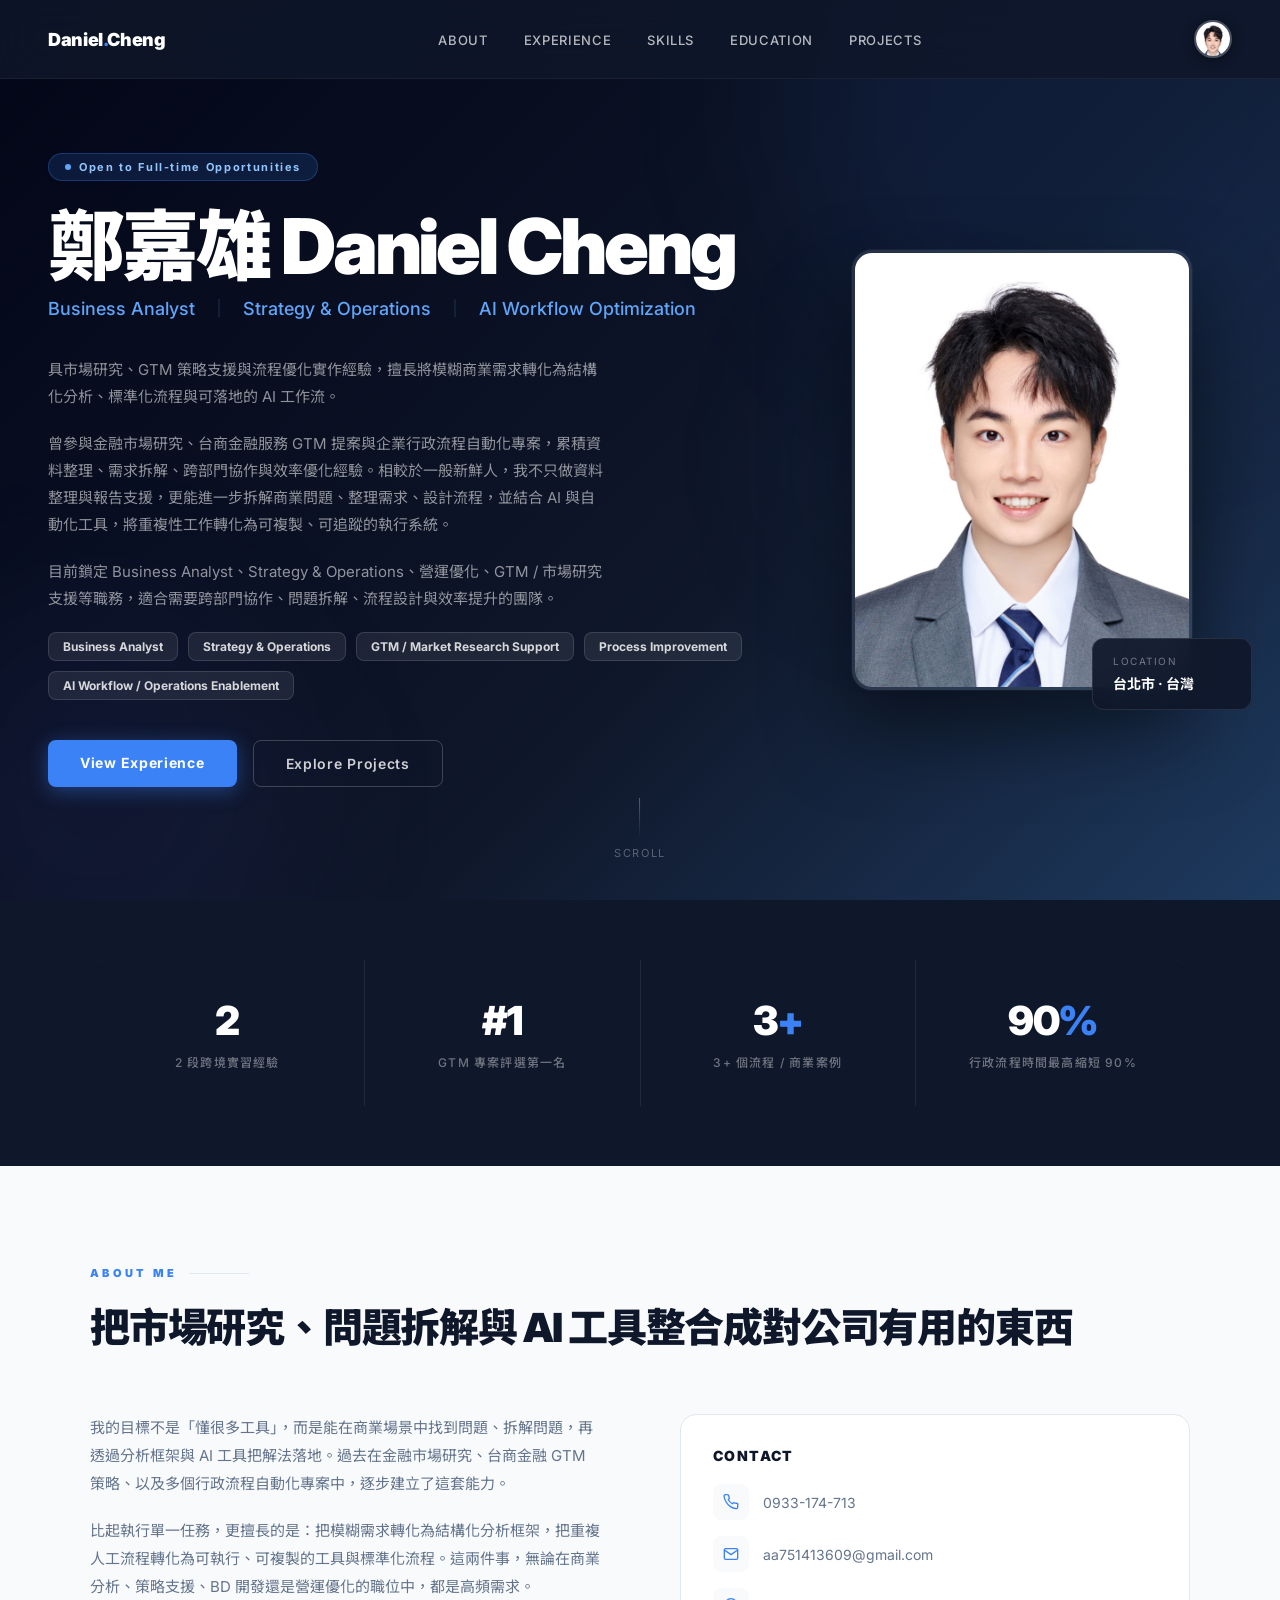
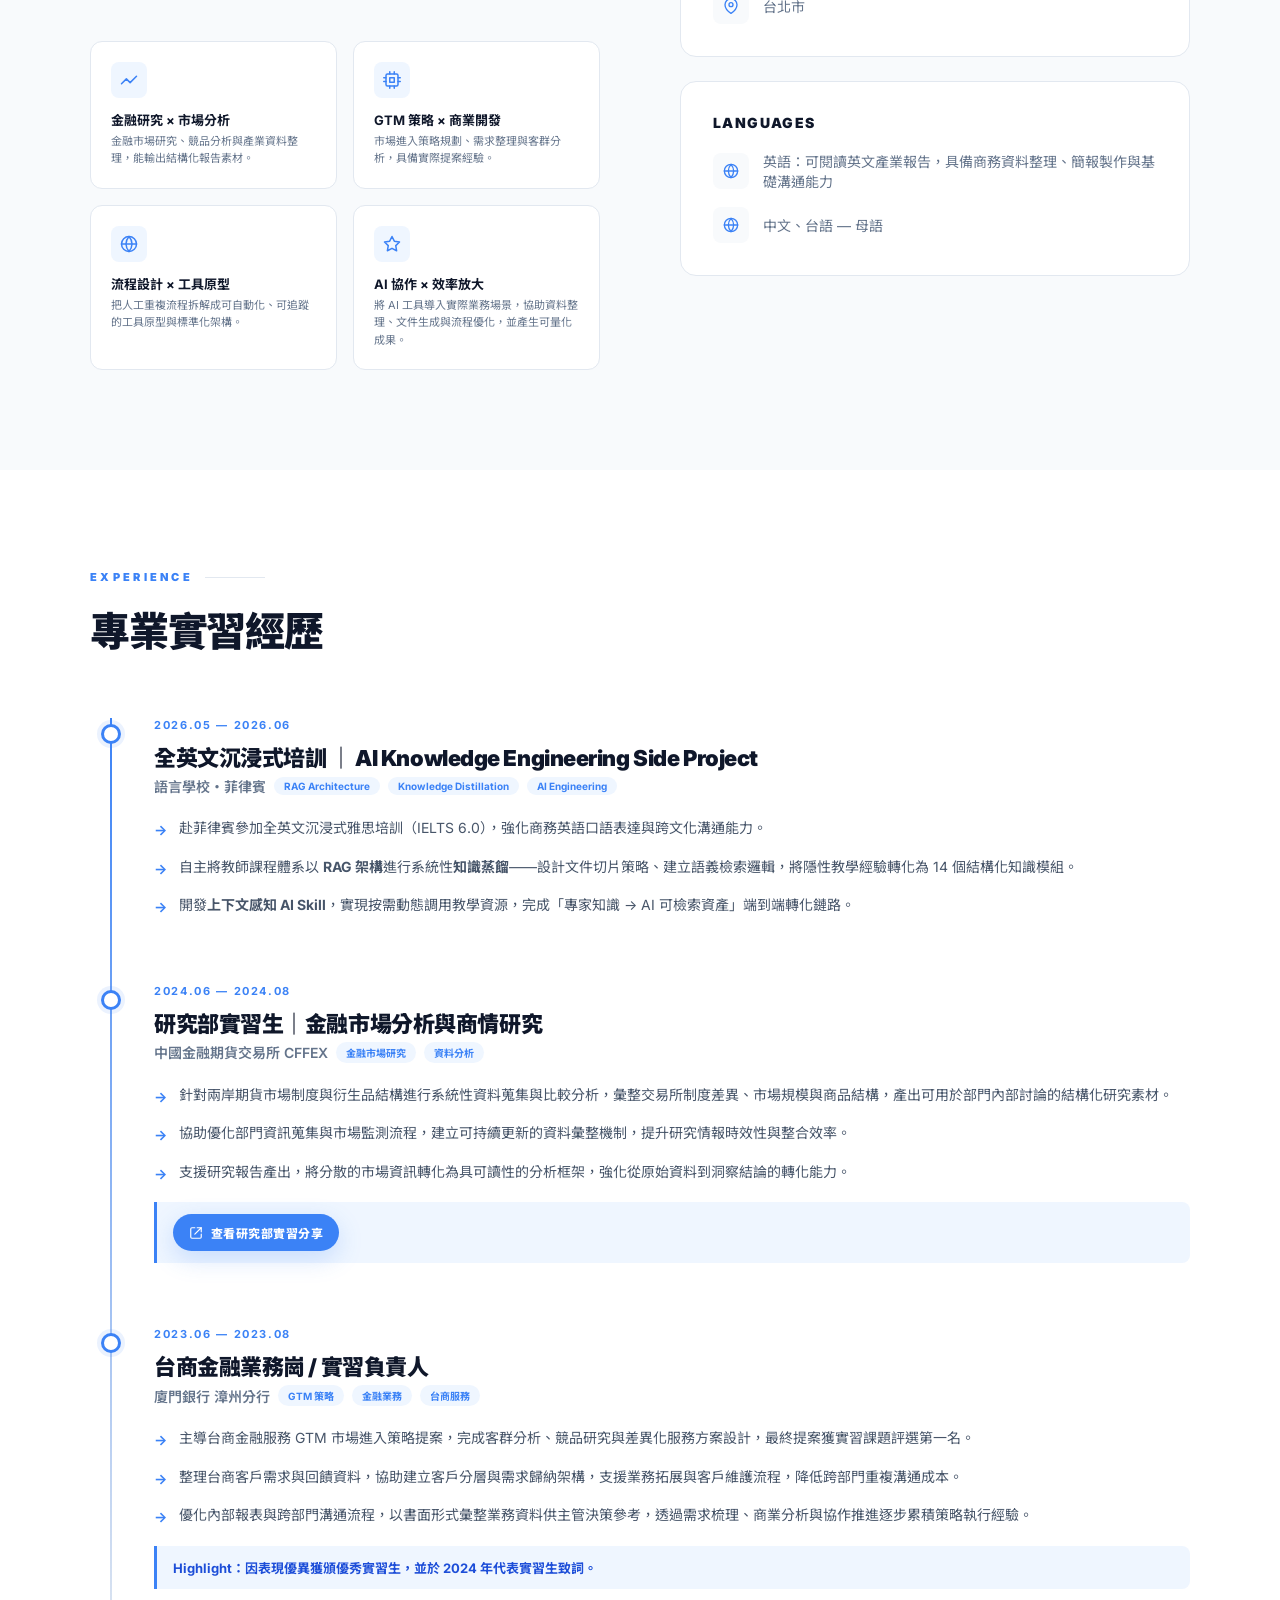
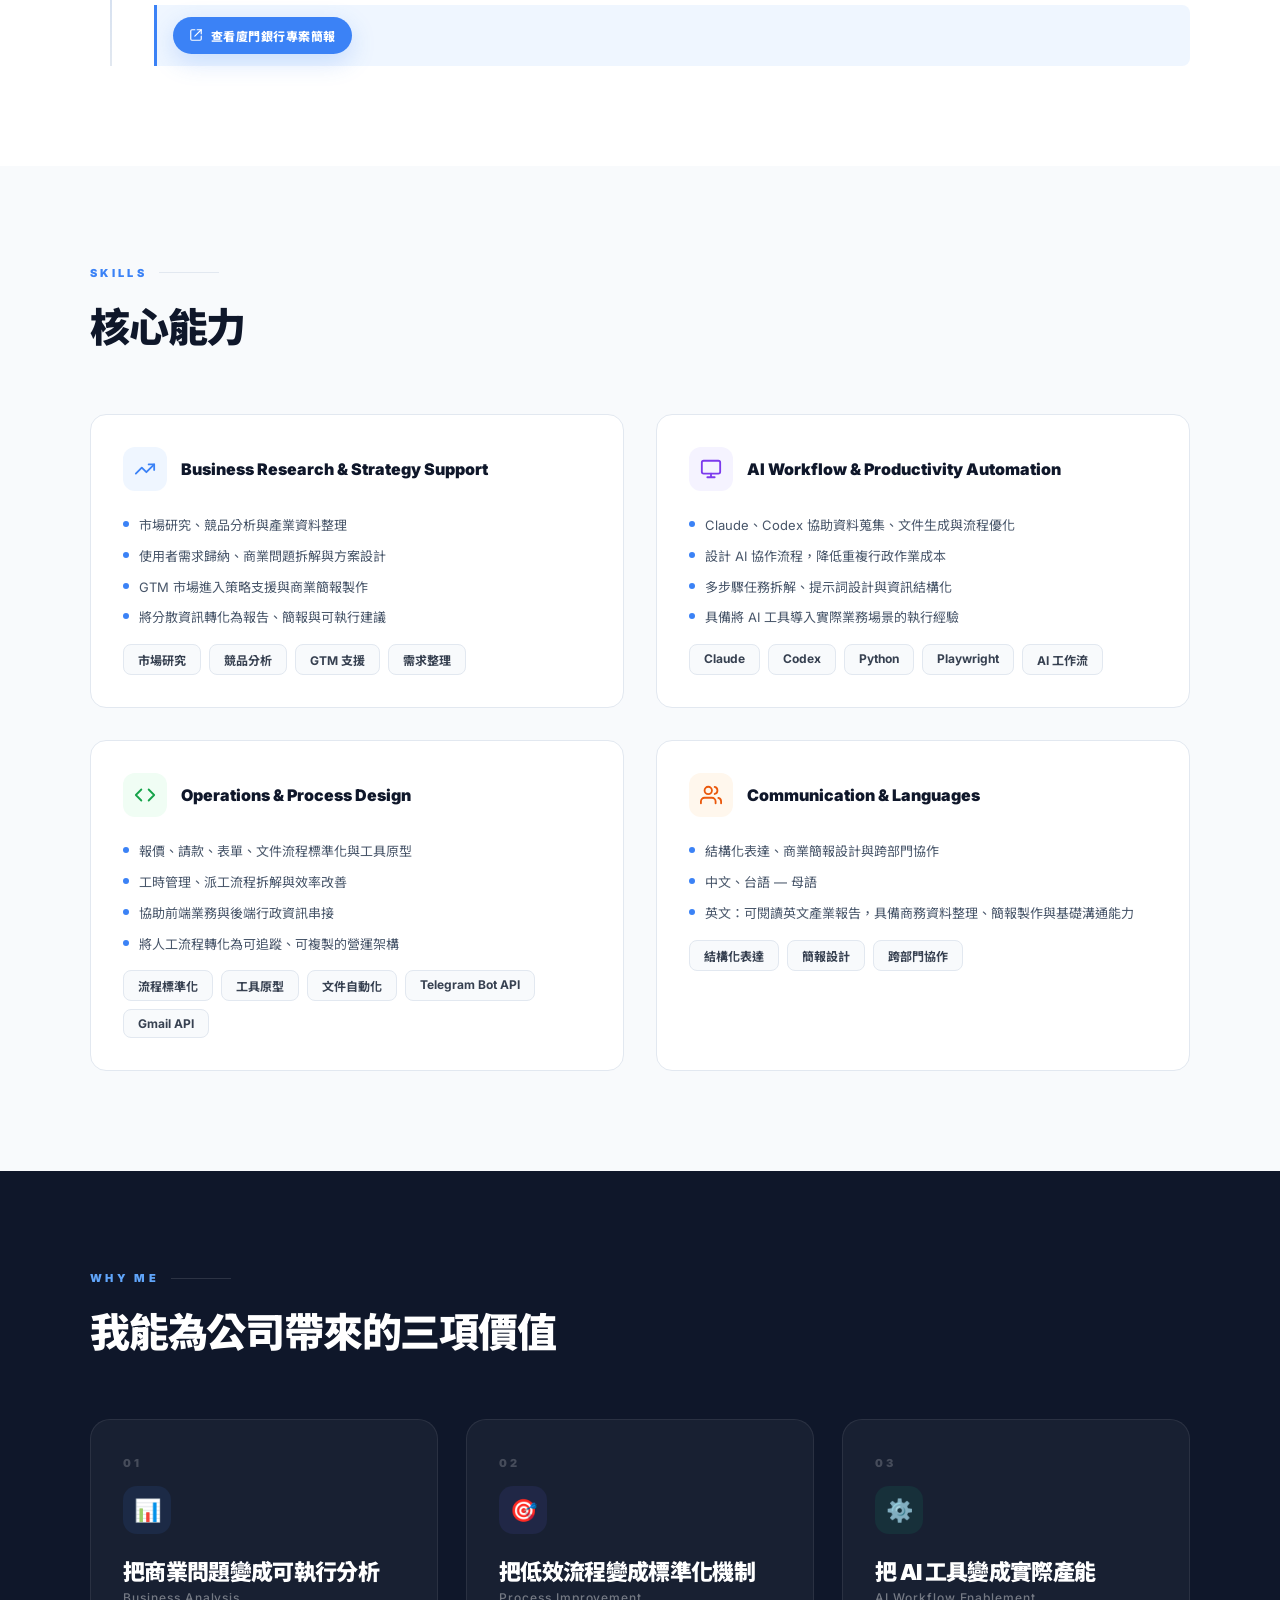
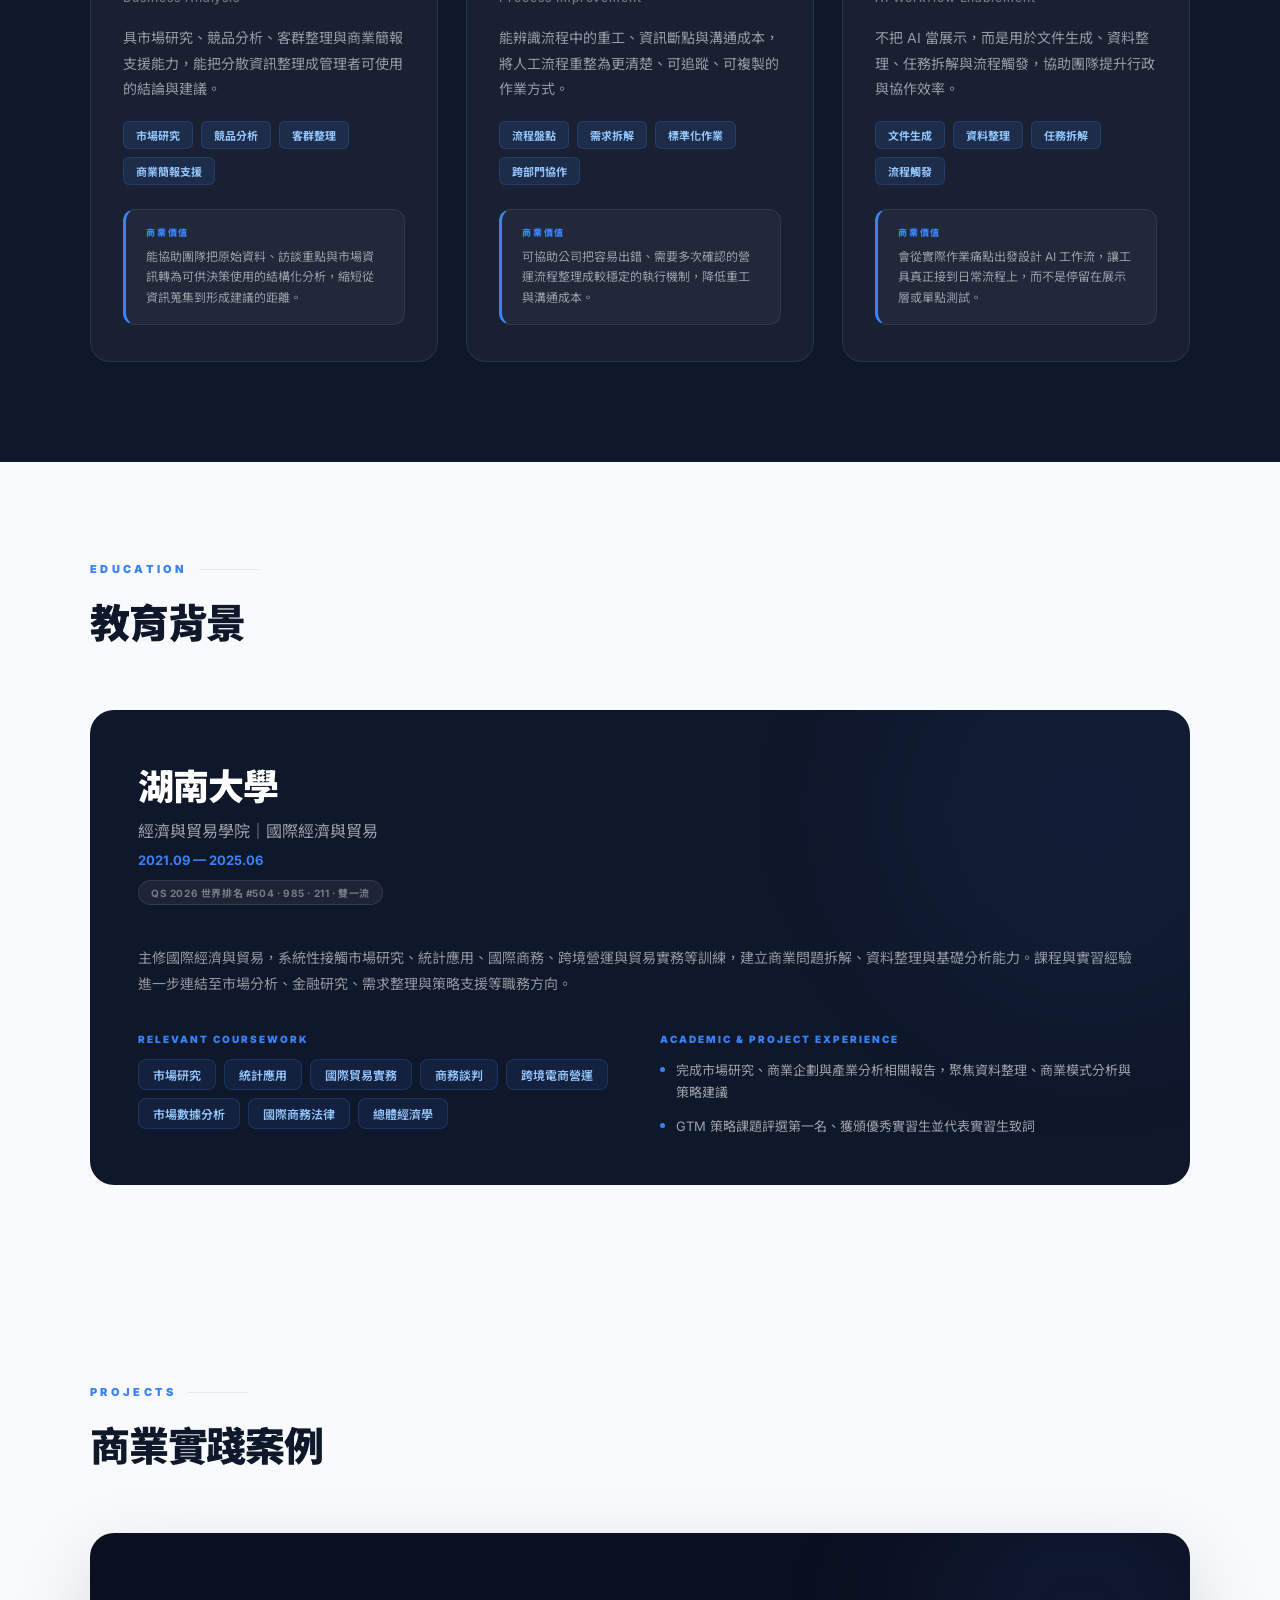
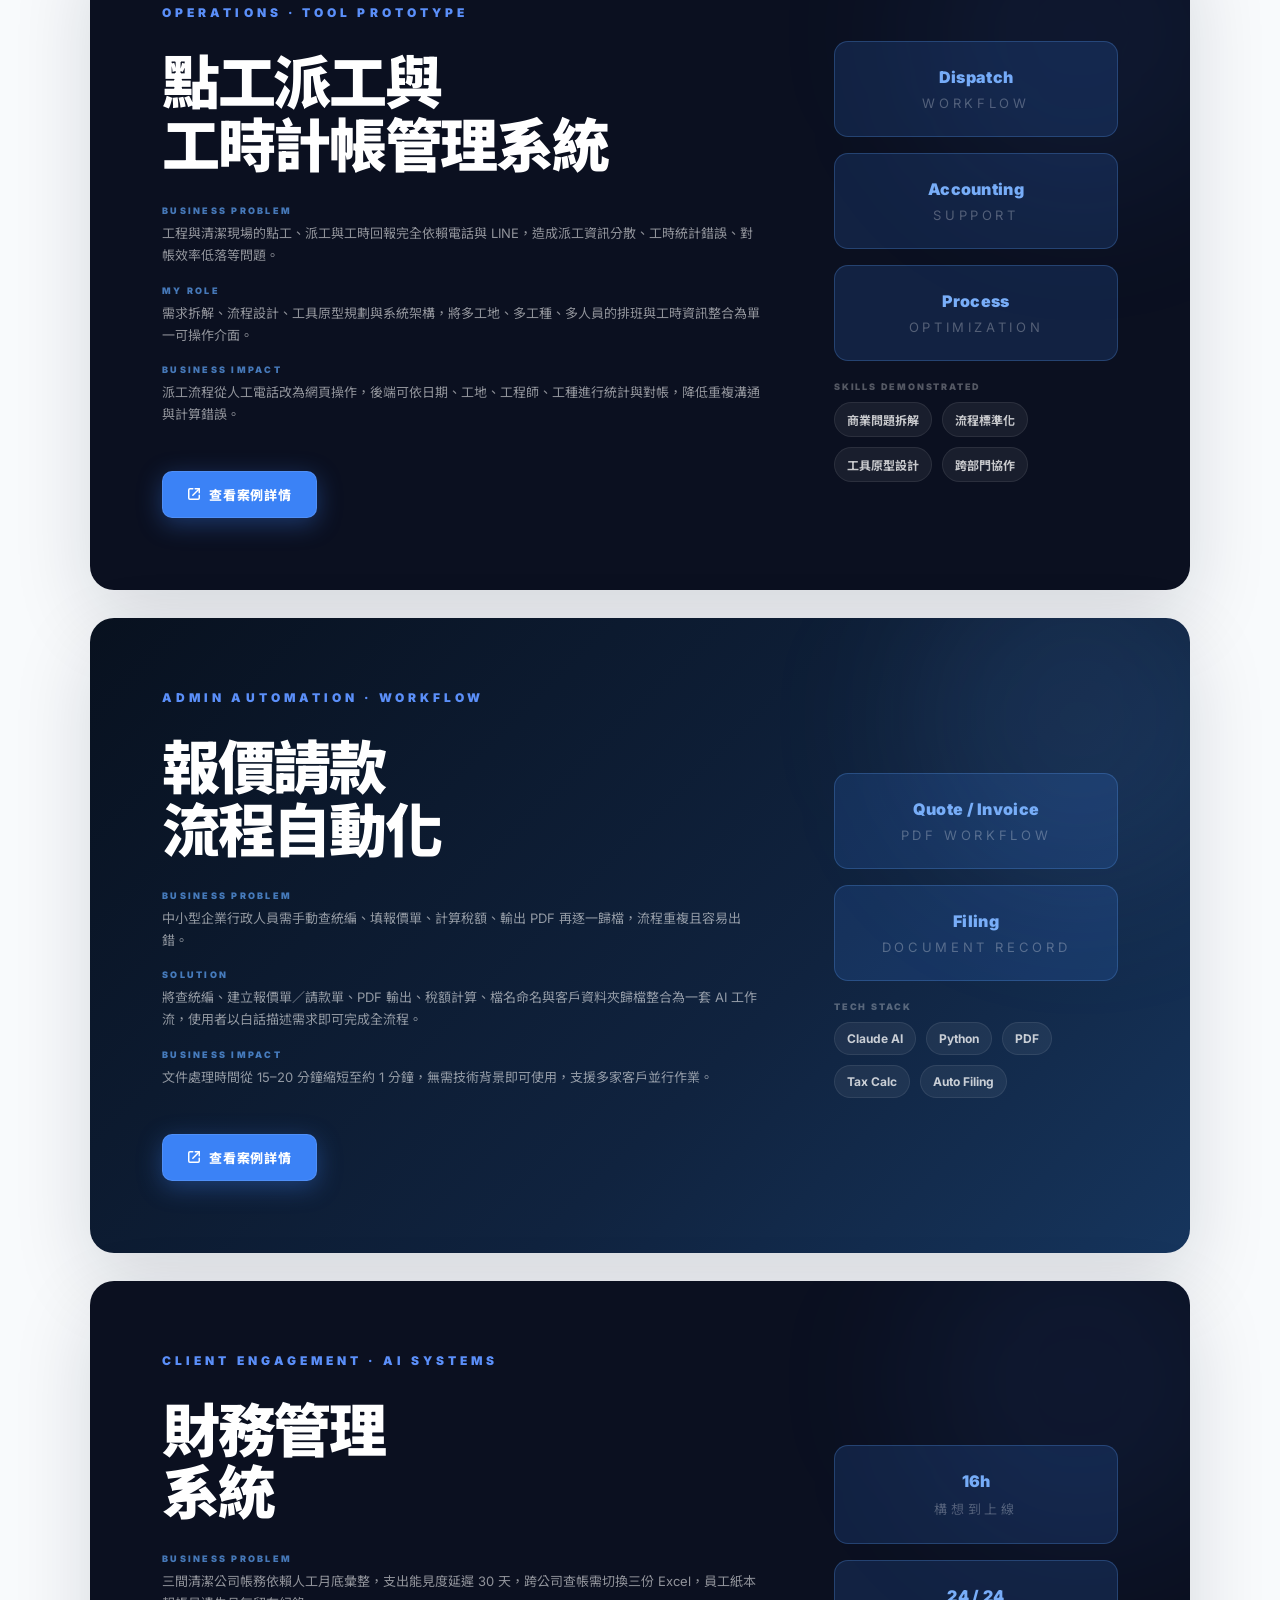
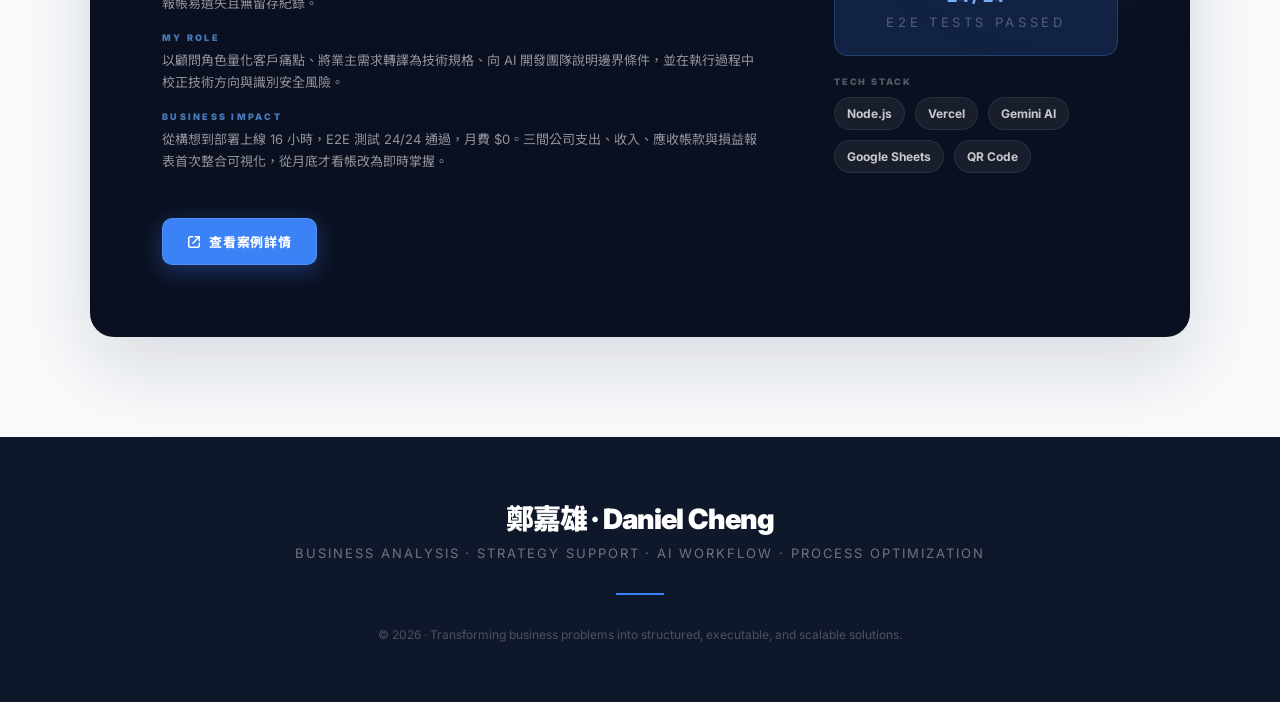
==== commit be26a890: "remove petnfc market research section from portfolio" ====
--- a/index.html
+++ b/index.html
@@ -45,7 +45,6 @@
     <li><a href="#skills">Skills</a></li>
     <li><a href="#education">Education</a></li>
     <li><a href="#project">Projects</a></li>
-    <li><a href="#petnfc">Business Case</a></li>
   </ul>
   <div class="nav-avatar"><img id="nav-avatar-img" src="/assets/images/profile-fixed.jpg" alt="Daniel Cheng"></div>
 </nav>
@@ -398,7 +397,6 @@
             <div class="edu-section-label">Academic &amp; Project Experience</div>
             <ul class="edu-exp-list">
               <li>完成市場研究、商業企劃與產業分析相關報告，聚焦資料整理、商業模式分析與策略建議</li>
-              <li>完成寵物識別平台商業模型研究（市場規模分析、競品研究、商業模式設計）</li>
               <li>GTM 策略課題評選第一名、獲頒優秀實習生並代表實習生致詞</li>
             </ul>
           </div>
@@ -533,108 +531,6 @@
         </div>
       </div>
 
-    </div>
-  </div>
-</section>
-
-<!-- MARKET RESEARCH CASE -->
-<section id="petnfc">
-  <div class="container">
-    <div class="section-label">市場研究／商業企劃案例</div>
-    <h2 class="section-title">寵物身分識別平台商業模型研究</h2>
-    <div class="petnfc-wrapper">
-
-      <div class="petnfc-card fade-up">
-        <div class="petnfc-glow g1"></div>
-        <div class="petnfc-glow g2"></div>
-        <div class="petnfc-tag">
-          <span class="petnfc-dot"></span>
-          Market Research &amp; Business Planning Case
-        </div>
-        <div class="petnfc-title">寵物身分識別平台商業模型研究</div>
-        <div class="petnfc-subtitle">Pet Identity Platform Business Model Study</div>
-        <div class="petnfc-desc">
-          以台灣寵物識別應用場景為研究主題，本人主導研究架構與商業企劃設計，完成市場規模分析、競品研究、商業模式設計與初步落地驗證，展示市場洞察、使用者需求分析與商業企劃能力。結合 AI 協作進行資料整理、假設推演與內容呈現。
-        </div>
-        <div class="petnfc-metrics">
-          <div class="petnfc-metric">
-            <div class="petnfc-metric-val">279<span>萬</span></div>
-            <div class="petnfc-metric-label">台灣犬貓數量</div>
-          </div>
-          <div class="petnfc-metric">
-            <div class="petnfc-metric-val">631<span>億</span></div>
-            <div class="petnfc-metric-label">寵物產業規模 NTD</div>
-          </div>
-          <div class="petnfc-metric">
-            <div class="petnfc-metric-val">9.4<span>%</span></div>
-            <div class="petnfc-metric-label">CAGR 年均成長率</div>
-          </div>
-          <div class="petnfc-metric">
-            <div class="petnfc-metric-val">M8<span>+</span></div>
-            <div class="petnfc-metric-label">初步驗證週期</div>
-          </div>
-        </div>
-        <div class="petnfc-cta-box">
-          <div class="petnfc-cta-title">Case Material</div>
-          <div class="petnfc-cta-row">
-            <a href="petnfc/" target="_blank" rel="noopener" class="btn-petnfc btn-invest">
-              <svg width="14" height="14" fill="none" stroke="currentColor" stroke-width="2" viewBox="0 0 24 24"><path d="M12 2L2 7l10 5 10-5-10-5zM2 17l10 5 10-5M2 12l10 5 10-5"/></svg>
-              查看商業簡報
-            </a>
-            <a href="petnfc/" target="_blank" rel="noopener" class="btn-petnfc btn-cofound">
-              <svg width="14" height="14" fill="none" stroke="currentColor" stroke-width="2" viewBox="0 0 24 24"><path d="M17 21v-2a4 4 0 0 0-4-4H5a4 4 0 0 0-4 4v2"/><circle cx="9" cy="7" r="4"/><path d="M23 21v-2a4 4 0 0 0-3-3.87M16 3.13a4 4 0 0 1 0 7.75"/></svg>
-              View Case Study
-            </a>
-          </div>
-        </div>
-      </div>
-
-      <div class="petnfc-side">
-        <div class="petnfc-feature fade-up">
-          <div class="petnfc-feature-head">
-            <div class="petnfc-feature-icon" style="background:#f0f9ff">📱</div>
-            <div class="petnfc-feature-title">在地化需求切入</div>
-          </div>
-          <div class="petnfc-feature-body">聚焦台灣寵物識別與緊急聯絡場景，從使用者便利性與在地服務缺口出發，整理可切入的產品定位方向。</div>
-        </div>
-        <div class="petnfc-feature fade-up">
-          <div class="petnfc-feature-head">
-            <div class="petnfc-feature-icon" style="background:#f0fdf4">🤖</div>
-            <div class="petnfc-feature-title">商業模式設計</div>
-          </div>
-          <div class="petnfc-feature-body">從產品、訂閱、通路合作到延伸變現方式，建立多元收入來源假設，作為商業可行性研究的一部分。</div>
-        </div>
-        <div class="petnfc-feature fade-up">
-          <div class="petnfc-feature-head">
-            <div class="petnfc-feature-icon" style="background:#fdf4ff">🔍</div>
-            <div class="petnfc-feature-title">初步落地驗證</div>
-          </div>
-          <div class="petnfc-feature-body">結合 Line 生態、NFC 標籤與 AI 協作方式，驗證低成本起步與精實執行的可行性，並整理為可溝通的商業企劃案例。</div>
-        </div>
-        <div class="petnfc-revenue fade-up">
-          <div class="petnfc-revenue-title">商業模式假設</div>
-          <div class="petnfc-revenue-item">
-            <span class="petnfc-revenue-name">NFC 標籤</span>
-            <span class="petnfc-revenue-amt">產品切入</span>
-          </div>
-          <div class="petnfc-revenue-item">
-            <span class="petnfc-revenue-name">訂閱服務</span>
-            <span class="petnfc-revenue-amt">持續型收入</span>
-          </div>
-          <div class="petnfc-revenue-item">
-            <span class="petnfc-revenue-name">通路合作</span>
-            <span class="petnfc-revenue-amt">B2B 擴展</span>
-          </div>
-          <div class="petnfc-revenue-item">
-            <span class="petnfc-revenue-name">品牌合作</span>
-            <span class="petnfc-revenue-amt">延伸變現</span>
-          </div>
-          <div class="petnfc-revenue-item">
-            <span class="petnfc-revenue-name">公共合作</span>
-            <span class="petnfc-revenue-amt">協會 / 政府場景</span>
-          </div>
-        </div>
-      </div>
     </div>
   </div>
 </section>
